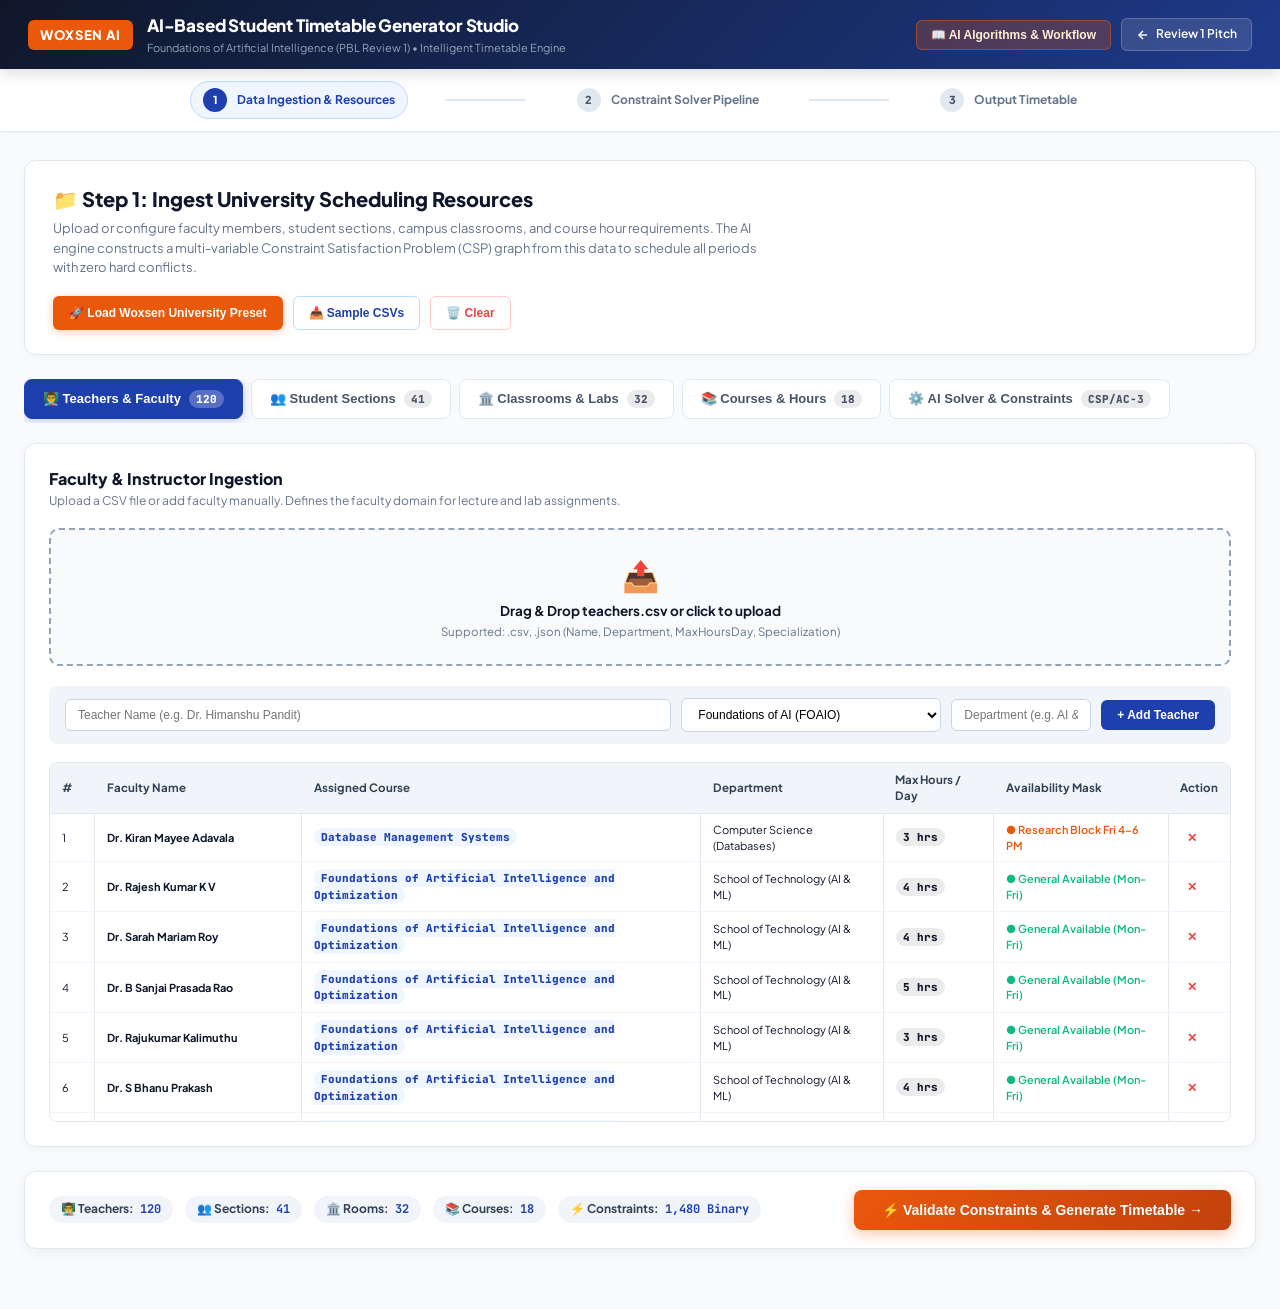
==== generator.html @ e74f4f44 "Initial commit: AI-Based University Timetable Generator Studio and Final Project Report" ====
<!DOCTYPE html PUBLIC "-//W3C//DTD XHTML 1.0 Strict//EN"
  "http://www.w3.org/TR/xhtml1/DTD/xhtml1-strict.dtd">
<html xmlns="http://www.w3.org/1999/xhtml" lang="en-US" xml:lang="en-US">
<head>
  <meta http-equiv="Content-Type" content="text/html; charset=UTF-8" />
  <title>AI Timetable Generator Studio | Woxsen University</title>
  <meta name="viewport" content="width=device-width, initial-scale=1.0" />
  <meta name="description" content="AI-Based Student Timetable Generator Studio with Resource Ingestion (Teachers, Sections, Classrooms), CSP Constraint Engine, and Feasible Output." />

  <!-- Google Fonts -->
  <link rel="preconnect" href="https://fonts.googleapis.com" />
  <link rel="preconnect" href="https://fonts.gstatic.com" crossorigin="crossorigin" />
  <link href="https://fonts.googleapis.com/css2?family=JetBrains+Mono:wght@400;500;600;700&family=Plus+Jakarta+Sans:wght@400;500;600;700;800&display=swap" rel="stylesheet" />

  <!-- Modern Timetable Stylesheet -->
  <link rel="stylesheet" media="all" href="07th September to 11th September Odd Sem timetable_stylesheet.css" type="text/css" />

  <style type="text/css">
    /* ==========================================================================
       AI TIMETABLE GENERATOR STUDIO — STYLES
       ========================================================================== */
    :root {
      --primary-blue: #1e40af;
      --primary-blue-hover: #1d4ed8;
      --accent-orange: #ea580c;
      --accent-orange-hover: #c2410c;
      --bg-slate: #f8fafc;
      --border-slate: #cbd5e1;
      --border-light: #e2e8f0;
      --text-dark: #0f172a;
      --text-muted: #64748b;
      --success-green: #10b981;
      --font-mono: 'JetBrains Mono', monospace;
    }

    * {
      box-sizing: border-box;
    }

    body {
      margin: 0;
      padding: 0;
      background-color: var(--bg-slate);
      font-family: 'Plus Jakarta Sans', -apple-system, BlinkMacSystemFont, "Segoe UI", Roboto, Arial, sans-serif;
      color: var(--text-dark);
    }

    /* Top Studio Header */
    .studio-navbar {
      background: linear-gradient(135deg, #0f172a 0%, #1e3a8a 100%);
      color: #ffffff;
      padding: 14px 28px;
      display: flex;
      justify-content: space-between;
      align-items: center;
      box-shadow: 0 4px 14px rgba(15, 23, 42, 0.15);
      position: sticky;
      top: 0;
      z-index: 1000;
    }

    .brand-left {
      display: flex;
      align-items: center;
      gap: 14px;
    }

    .brand-logo-badge {
      background: var(--accent-orange);
      color: #ffffff;
      font-weight: 800;
      font-size: 13px;
      padding: 6px 12px;
      border-radius: 6px;
      letter-spacing: 0.05em;
    }

    .brand-title-wrap h1 {
      margin: 0;
      font-size: 17px;
      font-weight: 800;
      color: #ffffff;
      letter-spacing: -0.01em;
    }

    .brand-title-wrap p {
      margin: 2px 0 0 0;
      font-size: 11px;
      color: #94a3b8;
    }

    .nav-actions-right {
      display: flex;
      align-items: center;
      gap: 10px;
    }

    .btn-nav-workflow {
      background: rgba(234, 88, 12, 0.25);
      color: #ffedd5;
      text-decoration: none;
      font-size: 12px;
      font-weight: 700;
      padding: 7px 14px;
      border-radius: 6px;
      border: 1px solid rgba(234, 88, 12, 0.5);
      cursor: pointer;
      display: inline-flex;
      align-items: center;
      gap: 6px;
      transition: all 0.2s ease;
    }

    .btn-nav-workflow:hover {
      background: var(--accent-orange);
      color: #ffffff;
    }

    .btn-nav-return {
      background: rgba(255, 255, 255, 0.12);
      color: #ffffff;
      text-decoration: none;
      font-size: 12px;
      font-weight: 600;
      padding: 7px 14px;
      border-radius: 6px;
      border: 1px solid rgba(255, 255, 255, 0.2);
      transition: all 0.2s ease;
      display: inline-flex;
      align-items: center;
      gap: 6px;
    }

    .btn-nav-return:hover {
      background: #ffffff;
      color: #0f172a;
    }

    /* Workflow Step Navigation */
    .wizard-step-tracker {
      background: #ffffff;
      border-bottom: 1px solid var(--border-light);
      padding: 12px 28px;
      display: flex;
      justify-content: center;
      align-items: center;
      box-shadow: 0 1px 3px rgba(0, 0, 0, 0.03);
    }

    .wizard-steps {
      display: flex;
      align-items: center;
      gap: 20px;
      max-width: 900px;
      width: 100%;
      justify-content: space-between;
    }

    .step-item {
      display: flex;
      align-items: center;
      gap: 10px;
      font-size: 12px;
      font-weight: 700;
      color: var(--text-muted);
      cursor: pointer;
      padding: 6px 12px;
      border-radius: 20px;
      transition: all 0.18s ease;
      background: transparent;
      border: 1px solid transparent;
    }

    .step-item.active {
      color: var(--primary-blue);
      background: #eff6ff;
      border-color: #bfdbfe;
    }

    .step-item.completed {
      color: var(--success-green);
    }

    .step-num {
      width: 24px;
      height: 24px;
      border-radius: 50%;
      background: #e2e8f0;
      color: #475569;
      display: inline-flex;
      align-items: center;
      justify-content: center;
      font-size: 11px;
      font-weight: 800;
    }

    .step-item.active .step-num {
      background: var(--primary-blue);
      color: #ffffff;
    }

    .step-item.completed .step-num {
      background: var(--success-green);
      color: #ffffff;
    }

    .step-divider {
      flex: 1;
      height: 2px;
      background: #e2e8f0;
      max-width: 80px;
    }

    /* ==========================================================================
       STAGE 1: DATA INGESTION & SETUP (THE STARTING PAGE)
       ========================================================================== */
    .stage-view {
      display: none;
    }

    .stage-view.active {
      display: block;
    }

    .ingestion-container {
      max-width: 1300px;
      margin: 28px auto 60px auto;
      padding: 0 24px;
    }

    .ingestion-hero-header {
      background: #ffffff;
      border: 1px solid var(--border-light);
      border-radius: 12px;
      padding: 24px 28px;
      margin-bottom: 24px;
      display: flex;
      justify-content: space-between;
      align-items: center;
      flex-wrap: wrap;
      gap: 18px;
      box-shadow: 0 2px 8px rgba(0, 0, 0, 0.03);
    }

    .ingestion-hero-left h2 {
      margin: 0 0 6px 0;
      font-size: 20px;
      font-weight: 800;
      color: var(--text-dark);
      display: flex;
      align-items: center;
      gap: 10px;
    }

    .ingestion-hero-left p {
      margin: 0;
      font-size: 13px;
      color: var(--text-muted);
      line-height: 1.5;
      max-width: 720px;
    }

    .preset-actions-bar {
      display: flex;
      gap: 10px;
      align-items: center;
      flex-wrap: wrap;
    }

    .btn-preset {
      padding: 9px 15px;
      font-size: 12px;
      font-weight: 700;
      border-radius: 6px;
      cursor: pointer;
      display: inline-flex;
      align-items: center;
      gap: 7px;
      border: 1px solid transparent;
      transition: all 0.2s ease;
    }

    .btn-preset-primary {
      background: var(--accent-orange);
      color: #ffffff;
      box-shadow: 0 2px 8px rgba(234, 88, 12, 0.3);
    }

    .btn-preset-primary:hover {
      background: var(--accent-orange-hover);
      transform: translateY(-1px);
    }

    .btn-preset-outline {
      background: #ffffff;
      color: var(--primary-blue);
      border-color: #bfdbfe;
    }

    .btn-preset-outline:hover {
      background: #eff6ff;
    }

    .btn-preset-danger {
      background: #ffffff;
      color: #ef4444;
      border-color: #fecaca;
    }

    .btn-preset-danger:hover {
      background: #fef2f2;
    }

    /* Sub-tabs for Ingestion */
    .ingestion-subtabs-nav {
      display: flex;
      gap: 8px;
      margin-bottom: 20px;
      overflow-x: auto;
      padding-bottom: 4px;
    }

    .subtab-btn {
      background: #ffffff;
      border: 1px solid var(--border-light);
      border-radius: 8px;
      padding: 10px 18px;
      font-size: 13px;
      font-weight: 700;
      color: #475569;
      cursor: pointer;
      display: inline-flex;
      align-items: center;
      gap: 8px;
      transition: all 0.18s ease;
      white-space: nowrap;
    }

    .subtab-btn:hover {
      border-color: #93c5fd;
      color: var(--primary-blue);
    }

    .subtab-btn.active {
      background: var(--primary-blue);
      color: #ffffff;
      border-color: var(--primary-blue);
      box-shadow: 0 2px 8px rgba(30, 64, 175, 0.25);
    }

    .subtab-badge {
      background: rgba(0, 0, 0, 0.08);
      font-size: 11px;
      font-weight: 800;
      padding: 2px 7px;
      border-radius: 12px;
      font-family: var(--font-mono);
    }

    .subtab-btn.active .subtab-badge {
      background: rgba(255, 255, 255, 0.25);
      color: #ffffff;
    }

    /* Card Panels */
    .ingestion-panel-card {
      background: #ffffff;
      border: 1px solid var(--border-light);
      border-radius: 12px;
      padding: 24px;
      box-shadow: 0 2px 10px rgba(0, 0, 0, 0.04);
      margin-bottom: 24px;
    }

    .panel-header-row {
      display: flex;
      justify-content: space-between;
      align-items: center;
      margin-bottom: 18px;
      flex-wrap: wrap;
      gap: 12px;
    }

    .panel-title h3 {
      margin: 0;
      font-size: 16px;
      font-weight: 800;
      color: var(--text-dark);
    }

    .panel-title p {
      margin: 3px 0 0 0;
      font-size: 12px;
      color: var(--text-muted);
    }

    /* Drag & Drop File Upload Box */
    .dropzone-upload-box {
      border: 2px dashed #94a3b8;
      background: #f8fafc;
      border-radius: 10px;
      padding: 24px 20px;
      text-align: center;
      cursor: pointer;
      transition: all 0.2s ease;
      margin-bottom: 20px;
      position: relative;
    }

    .dropzone-upload-box:hover,
    .dropzone-upload-box.dragover {
      border-color: var(--primary-blue);
      background: #eff6ff;
    }

    .dropzone-icon {
      font-size: 30px;
      margin-bottom: 6px;
    }

    .dropzone-text strong {
      display: block;
      font-size: 13.5px;
      color: var(--text-dark);
      margin-bottom: 3px;
    }

    .dropzone-text span {
      font-size: 11.5px;
      color: var(--text-muted);
    }

    .dropzone-upload-box input[type="file"] {
      position: absolute;
      top: 0;
      left: 0;
      width: 100%;
      height: 100%;
      opacity: 0;
      cursor: pointer;
    }

    /* Manual Add Bar */
    .manual-add-form {
      display: flex;
      gap: 10px;
      background: #f1f5f9;
      padding: 12px 16px;
      border-radius: 8px;
      margin-bottom: 18px;
      align-items: center;
      flex-wrap: wrap;
    }

    .manual-input {
      padding: 8px 12px;
      font-size: 12px;
      border: 1px solid var(--border-slate);
      border-radius: 6px;
      outline: none;
      background: #ffffff;
      flex: 1;
      min-width: 140px;
    }

    .manual-input:focus {
      border-color: var(--primary-blue);
    }

    .btn-manual-add {
      background: var(--primary-blue);
      color: #ffffff;
      border: none;
      font-size: 12px;
      font-weight: 700;
      padding: 8px 16px;
      border-radius: 6px;
      cursor: pointer;
      transition: background 0.18s ease;
      white-space: nowrap;
    }

    .btn-manual-add:hover {
      background: var(--primary-blue-hover);
    }

    /* Data Ingestion Table Preview */
    .ingestion-table-wrap {
      max-height: 360px;
      overflow-y: auto;
      border: 1px solid var(--border-light);
      border-radius: 8px;
    }

    .ingestion-data-table {
      width: 100%;
      border-collapse: collapse;
      font-size: 11.5px;
      background: #ffffff;
    }

    .ingestion-data-table th {
      background: #f1f5f9;
      color: #334155;
      font-weight: 700;
      text-align: left;
      padding: 9px 12px;
      border-bottom: 1px solid var(--border-light);
      position: sticky;
      top: 0;
      z-index: 10;
    }

    .ingestion-data-table td {
      padding: 8px 12px;
      border-bottom: 1px solid #f1f5f9;
      color: var(--text-dark);
      text-align: left;
    }

    .ingestion-data-table tr:hover {
      background: #f8fafc;
    }

    .btn-row-del {
      background: transparent;
      border: none;
      color: #ef4444;
      cursor: pointer;
      font-weight: 700;
      font-size: 12px;
      padding: 2px 6px;
      border-radius: 4px;
    }

    .btn-row-del:hover {
      background: #fee2e2;
    }

    /* Constraints & Settings Tab Layout */
    .constraints-grid-2col {
      display: grid;
      grid-template-columns: 1fr 1fr;
      gap: 20px;
    }

    .constraint-group-box {
      border: 1px solid var(--border-light);
      border-radius: 8px;
      padding: 16px 20px;
      background: #f8fafc;
    }

    .constraint-group-box h4 {
      margin: 0 0 12px 0;
      font-size: 13.5px;
      font-weight: 800;
      display: flex;
      align-items: center;
      gap: 6px;
    }

    .toggle-row {
      display: flex;
      justify-content: space-between;
      align-items: center;
      padding: 8px 0;
      border-bottom: 1px solid #e2e8f0;
      font-size: 12px;
    }

    .toggle-row:last-child {
      border-bottom: none;
    }

    .toggle-switch {
      position: relative;
      display: inline-block;
      width: 36px;
      height: 20px;
    }

    .toggle-switch input {
      opacity: 0;
      width: 0;
      height: 0;
    }

    .toggle-slider {
      position: absolute;
      cursor: pointer;
      top: 0;
      left: 0;
      right: 0;
      bottom: 0;
      background-color: #cbd5e1;
      transition: .2s;
      border-radius: 20px;
    }

    .toggle-slider:before {
      position: absolute;
      content: "";
      height: 14px;
      width: 14px;
      left: 3px;
      bottom: 3px;
      background-color: white;
      transition: .2s;
      border-radius: 50%;
    }

    input:checked + .toggle-slider {
      background-color: var(--primary-blue);
    }

    input:checked + .toggle-slider:before {
      transform: translateX(16px);
    }

    .slider-row {
      padding: 10px 0;
      border-bottom: 1px solid #e2e8f0;
      font-size: 12px;
    }

    .slider-row:last-child {
      border-bottom: none;
    }

    .slider-header {
      display: flex;
      justify-content: space-between;
      margin-bottom: 6px;
      font-weight: 600;
    }

    .slider-input {
      width: 100%;
      cursor: pointer;
    }

    /* Master Bottom Action Bar */
    .ingestion-bottom-bar {
      background: #ffffff;
      border: 1px solid var(--border-light);
      border-radius: 12px;
      padding: 18px 24px;
      display: flex;
      justify-content: space-between;
      align-items: center;
      box-shadow: 0 4px 14px rgba(0, 0, 0, 0.05);
      flex-wrap: wrap;
      gap: 16px;
    }

    .summary-pills-wrap {
      display: flex;
      align-items: center;
      gap: 12px;
      flex-wrap: wrap;
      font-size: 12px;
    }

    .summary-pill {
      background: #f1f5f9;
      padding: 5px 12px;
      border-radius: 16px;
      font-weight: 700;
      color: #334155;
      display: inline-flex;
      align-items: center;
      gap: 6px;
    }

    .summary-pill strong {
      color: var(--primary-blue);
      font-family: var(--font-mono);
    }

    .btn-launch-solver {
      background: linear-gradient(135deg, var(--accent-orange) 0%, #c2410c 100%);
      color: #ffffff;
      border: none;
      font-size: 14px;
      font-weight: 800;
      padding: 12px 28px;
      border-radius: 8px;
      cursor: pointer;
      box-shadow: 0 4px 14px rgba(234, 88, 12, 0.35);
      transition: all 0.2s ease;
      display: inline-flex;
      align-items: center;
      gap: 8px;
    }

    .btn-launch-solver:hover {
      transform: translateY(-2px);
      box-shadow: 0 6px 20px rgba(234, 88, 12, 0.45);
    }

    /* ==========================================================================
       STAGE 2: LIVE SOLVER EXECUTION SIMULATION MODAL
       ========================================================================== */
    .solver-overlay-modal {
      position: fixed;
      top: 0;
      left: 0;
      right: 0;
      bottom: 0;
      background: rgba(15, 23, 42, 0.75);
      backdrop-filter: blur(4px);
      z-index: 2000;
      display: none;
      align-items: center;
      justify-content: center;
      padding: 20px;
    }

    .solver-overlay-modal.active {
      display: flex;
    }

    .solver-card-modal {
      background: #ffffff;
      border-radius: 14px;
      max-width: 640px;
      width: 100%;
      overflow: hidden;
      box-shadow: 0 20px 40px rgba(0, 0, 0, 0.3);
    }

    .solver-modal-header {
      background: #0f172a;
      color: #ffffff;
      padding: 16px 22px;
      display: flex;
      justify-content: space-between;
      align-items: center;
    }

    .solver-modal-header h3 {
      margin: 0;
      font-size: 15px;
      font-weight: 800;
      display: flex;
      align-items: center;
      gap: 8px;
    }

    .solver-modal-body {
      padding: 24px;
    }

    .progress-bar-wrap {
      height: 10px;
      background: #e2e8f0;
      border-radius: 8px;
      overflow: hidden;
      margin-bottom: 16px;
    }

    .progress-bar-fill {
      height: 100%;
      background: linear-gradient(90deg, #2563eb, #ea580c);
      width: 0%;
      transition: width 0.25s ease;
    }

    .solver-terminal-log {
      background: #0f172a;
      color: #38bdf8;
      font-family: var(--font-mono);
      font-size: 11px;
      line-height: 1.6;
      padding: 14px 18px;
      border-radius: 8px;
      height: 160px;
      overflow-y: auto;
      margin-bottom: 18px;
      border: 1px solid #1e293b;
    }

    .terminal-line {
      margin: 0;
    }

    .terminal-line.success {
      color: #4ade80;
      font-weight: 700;
    }

    .solver-metrics-row {
      display: grid;
      grid-template-columns: repeat(4, 1fr);
      gap: 12px;
      text-align: center;
    }

    .solver-metric-box {
      background: #f8fafc;
      border: 1px solid var(--border-light);
      border-radius: 8px;
      padding: 10px;
    }

    .solver-metric-box span {
      display: block;
      font-size: 10px;
      color: var(--text-muted);
      text-transform: uppercase;
      font-weight: 700;
    }

    .solver-metric-box strong {
      font-size: 15px;
      font-family: var(--font-mono);
      color: var(--text-dark);
    }

    /* ==========================================================================
       AI WORKFLOW & ALGORITHM EXPLANATION MODAL (EXECUTIVE DESIGN V2)
       ========================================================================== */
    .workflow-modal-overlay {
      position: fixed;
      top: 0;
      left: 0;
      right: 0;
      bottom: 0;
      background: rgba(15, 23, 42, 0.85);
      backdrop-filter: blur(8px);
      z-index: 2500;
      display: none;
      align-items: center;
      justify-content: center;
      padding: 20px;
    }

    .workflow-modal-overlay.active {
      display: flex;
    }

    .workflow-modal-card {
      background: #ffffff;
      border-radius: 18px;
      max-width: 1040px;
      width: 100%;
      max-height: 90vh;
      display: flex;
      flex-direction: column;
      box-shadow: 0 25px 60px -15px rgba(0, 0, 0, 0.45);
      position: relative;
      overflow: hidden;
      border: 1px solid rgba(255, 255, 255, 0.2);
    }

    .workflow-modal-header {
      background: linear-gradient(135deg, #0f172a 0%, #1e293b 100%);
      color: #ffffff;
      padding: 20px 28px;
      display: flex;
      justify-content: space-between;
      align-items: center;
      border-bottom: 1px solid rgba(255, 255, 255, 0.1);
      flex-shrink: 0;
    }

    .workflow-modal-header h3 {
      margin: 0;
      font-size: 19px;
      font-weight: 800;
      color: #ffffff;
      display: flex;
      align-items: center;
      gap: 12px;
      letter-spacing: -0.02em;
    }

    .workflow-modal-subtitle {
      font-size: 12px;
      color: #94a3b8;
      margin-top: 4px;
      font-weight: 400;
    }

    .btn-close-modal {
      background: rgba(255, 255, 255, 0.12);
      border: 1px solid rgba(255, 255, 255, 0.15);
      color: #ffffff;
      font-size: 16px;
      width: 34px;
      height: 34px;
      border-radius: 50%;
      cursor: pointer;
      display: inline-flex;
      align-items: center;
      justify-content: center;
      transition: all 0.2s ease;
    }

    .btn-close-modal:hover {
      background: #ef4444;
      border-color: #ef4444;
      transform: rotate(90deg);
    }

    /* Modal Navigation Tab Bar */
    .wf-modal-tabs-bar {
      background: #f8fafc;
      border-bottom: 1px solid #e2e8f0;
      padding: 10px 24px;
      display: flex;
      gap: 8px;
      overflow-x: auto;
      flex-shrink: 0;
    }

    .wf-nav-tab {
      background: transparent;
      border: 1px solid transparent;
      color: #64748b;
      padding: 8px 16px;
      border-radius: 8px;
      font-size: 13px;
      font-weight: 700;
      cursor: pointer;
      display: flex;
      align-items: center;
      gap: 8px;
      white-space: nowrap;
      transition: all 0.2s ease;
    }

    .wf-nav-tab:hover {
      background: #e2e8f0;
      color: #0f172a;
    }

    .wf-nav-tab.active {
      background: #2563eb;
      color: #ffffff;
      box-shadow: 0 4px 12px rgba(37, 99, 235, 0.25);
    }

    .workflow-modal-content {
      padding: 24px 28px;
      overflow-y: auto;
      flex-grow: 1;
    }

    .wf-tab-panel {
      display: none;
    }

    .wf-tab-panel.active {
      display: block;
      animation: wfFadeIn 0.25s ease-out;
    }

    @keyframes wfFadeIn {
      from { opacity: 0; transform: translateY(6px); }
      to { opacity: 1; transform: translateY(0); }
    }

    /* Visual Flow Step Breadcrumbs */
    .wf-flow-breadcrumb {
      display: flex;
      align-items: center;
      justify-content: space-between;
      background: #f1f5f9;
      border: 1px solid #e2e8f0;
      border-radius: 12px;
      padding: 12px 18px;
      margin-bottom: 22px;
      overflow-x: auto;
      gap: 8px;
    }

    .wf-bc-step {
      display: flex;
      align-items: center;
      gap: 8px;
      font-size: 12px;
      font-weight: 700;
      color: #334155;
      white-space: nowrap;
    }

    .wf-bc-num {
      width: 24px;
      height: 24px;
      border-radius: 50%;
      background: #2563eb;
      color: #ffffff;
      display: flex;
      align-items: center;
      justify-content: center;
      font-size: 11px;
      font-weight: 800;
    }

    .wf-bc-arrow {
      color: #94a3b8;
      font-size: 14px;
      font-weight: 800;
    }

    /* 6-Stage Grid Cards */
    .wf-pipeline-grid-v2 {
      display: grid;
      grid-template-columns: repeat(3, 1fr);
      gap: 18px;
      margin-bottom: 20px;
    }

    @media (max-width: 900px) {
      .wf-pipeline-grid-v2 {
        grid-template-columns: 1fr;
      }
    }

    .wf-stage-card-v2 {
      background: #ffffff;
      border: 1px solid #e2e8f0;
      border-radius: 12px;
      padding: 18px;
      display: flex;
      flex-direction: column;
      box-shadow: 0 2px 8px rgba(15, 23, 42, 0.04);
      transition: all 0.25s ease;
      position: relative;
    }

    .wf-stage-card-v2:hover {
      border-color: #3b82f6;
      box-shadow: 0 10px 24px -6px rgba(37, 99, 235, 0.15);
      transform: translateY(-3px);
    }

    .wf-stage-badge-row {
      display: flex;
      justify-content: space-between;
      align-items: center;
      margin-bottom: 12px;
    }

    .wf-stage-num-pill {
      font-size: 10.5px;
      font-weight: 800;
      text-transform: uppercase;
      padding: 3px 8px;
      border-radius: 6px;
      letter-spacing: 0.5px;
    }

    .wf-stage-icon-circle {
      width: 36px;
      height: 36px;
      border-radius: 10px;
      display: flex;
      align-items: center;
      justify-content: center;
      font-size: 18px;
    }

    .wf-stage-title {
      font-size: 15px;
      font-weight: 800;
      color: #0f172a;
      margin: 0 0 4px 0;
      line-height: 1.3;
    }

    .wf-stage-algo-tag {
      font-size: 11px;
      font-weight: 700;
      color: #2563eb;
      font-family: var(--font-mono);
      margin-bottom: 10px;
      display: block;
    }

    .wf-plain-box {
      background: #f0fdf4;
      border-left: 3px solid #16a34a;
      border-radius: 6px;
      padding: 10px 12px;
      margin-bottom: 10px;
      font-size: 12px;
      color: #14532d;
      line-height: 1.45;
    }

    .wf-plain-box strong {
      display: block;
      color: #15803d;
      font-size: 11px;
      text-transform: uppercase;
      margin-bottom: 2px;
      letter-spacing: 0.3px;
    }

    .wf-example-box {
      background: #eff6ff;
      border-left: 3px solid #3b82f6;
      border-radius: 6px;
      padding: 10px 12px;
      font-size: 11.5px;
      color: #1e40af;
      line-height: 1.45;
      margin-top: auto;
    }

    .wf-example-box strong {
      display: block;
      color: #1d4ed8;
      font-size: 10.5px;
      text-transform: uppercase;
      margin-bottom: 2px;
    }

    /* Tab 2: Core Algorithms Grid */
    .algo-grid-v2 {
      display: grid;
      grid-template-columns: repeat(2, 1fr);
      gap: 20px;
    }

    .algo-grid-v2 > .algo-card-v2:nth-child(5) {
      grid-column: span 2;
    }

    @media (max-width: 800px) {
      .algo-grid-v2 {
        grid-template-columns: 1fr;
      }
      .algo-grid-v2 > .algo-card-v2:nth-child(5) {
        grid-column: span 1;
      }
    }

    .algo-card-v2 {
      background: #ffffff;
      border: 1px solid #e2e8f0;
      border-radius: 14px;
      padding: 22px;
      box-shadow: 0 4px 14px rgba(0, 0, 0, 0.04);
      transition: all 0.2s ease;
      display: flex;
      flex-direction: column;
    }

    .algo-card-v2:hover {
      box-shadow: 0 12px 28px -6px rgba(0, 0, 0, 0.1);
      border-color: #cbd5e1;
    }

    .algo-card-header-v2 {
      display: flex;
      align-items: center;
      gap: 12px;
      margin-bottom: 12px;
    }

    .algo-card-header-v2 h4 {
      margin: 0;
      font-size: 16px;
      font-weight: 800;
      color: #0f172a;
    }

    .algo-syllabus-badge {
      font-size: 10.5px;
      font-weight: 800;
      background: #f1f5f9;
      color: #475569;
      padding: 3px 8px;
      border-radius: 4px;
      letter-spacing: 0.5px;
      margin-left: auto;
    }

    .algo-headline {
      font-size: 13.5px;
      font-weight: 700;
      color: #2563eb;
      margin-bottom: 10px;
    }

    .algo-plain-text {
      font-size: 12.5px;
      color: #334155;
      line-height: 1.5;
      margin-bottom: 14px;
    }

    .algo-bullets-box {
      background: #f8fafc;
      border-radius: 8px;
      padding: 12px 14px;
      margin-top: auto;
    }

    .algo-bullets-box ul {
      margin: 0;
      padding-left: 18px;
    }

    .algo-bullets-box li {
      font-size: 11.5px;
      color: #475569;
      margin-bottom: 5px;
      line-height: 1.4;
    }

    .algo-bullets-box li:last-child {
      margin-bottom: 0;
    }

    /* Tab 3: Hard vs Soft Rules */
    .rules-comparison-grid {
      display: grid;
      grid-template-columns: 1fr 1fr;
      gap: 22px;
    }

    @media (max-width: 800px) {
      .rules-comparison-grid {
        grid-template-columns: 1fr;
      }
    }

    .rule-card-v2 {
      border-radius: 14px;
      padding: 24px;
      background: #ffffff;
      box-shadow: 0 4px 14px rgba(0, 0, 0, 0.04);
    }

    .rule-card-hard {
      border: 2px solid #fecaca;
      background: linear-gradient(180deg, #fff5f5 0%, #ffffff 120px);
    }

    .rule-card-soft {
      border: 2px solid #bbf7d0;
      background: linear-gradient(180deg, #f0fdf4 0%, #ffffff 120px);
    }

    .rule-header-v2 {
      display: flex;
      align-items: center;
      gap: 12px;
      margin-bottom: 16px;
    }

    .rule-header-v2 h4 {
      margin: 0;
      font-size: 17px;
      font-weight: 800;
    }

    .rule-item-row {
      display: flex;
      gap: 12px;
      margin-bottom: 14px;
      font-size: 12.5px;
      line-height: 1.45;
    }

    .rule-item-row:last-child {
      margin-bottom: 0;
    }

    .rule-item-icon {
      font-size: 16px;
      flex-shrink: 0;
      margin-top: 1px;
    }

    /* Tab 4: AI vs Manual Comparison */
    .comparison-matrix-card {
      background: #ffffff;
      border: 1px solid #e2e8f0;
      border-radius: 14px;
      overflow: hidden;
      box-shadow: 0 4px 16px rgba(0, 0, 0, 0.04);
    }

    .comp-table {
      width: 100%;
      border-collapse: collapse;
      text-align: left;
    }

    .comp-table th {
      padding: 14px 18px;
      font-size: 12.5px;
      font-weight: 800;
      border-bottom: 2px solid #e2e8f0;
    }

    .comp-table th.col-feature {
      background: #f8fafc;
      color: #334155;
      width: 25%;
    }

    .comp-table th.col-manual {
      background: #fef2f2;
      color: #991b1b;
      width: 37.5%;
    }

    .comp-table th.col-ai {
      background: #eff6ff;
      color: #1d4ed8;
      width: 37.5%;
    }

    .comp-table td {
      padding: 14px 18px;
      font-size: 12px;
      line-height: 1.45;
      border-bottom: 1px solid #e2e8f0;
      vertical-align: top;
    }

    .comp-table tr:last-child td {
      border-bottom: none;
    }

    .comp-table tr:hover td {
      background: #f8fafc;
    }

    /* ==========================================================================
       STAGE 3: THE GENERATED OUTPUT TIMETABLE VIEW
       ========================================================================== */
    .output-top-action-bar {
      background: #ffffff;
      border-bottom: 2px solid var(--border-slate);
      padding: 14px 28px;
      display: flex;
      justify-content: space-between;
      align-items: center;
      flex-wrap: wrap;
      gap: 16px;
      position: sticky;
      top: 59px;
      z-index: 900;
      box-shadow: 0 2px 6px rgba(0, 0, 0, 0.03);
    }

    .output-left-meta {
      display: flex;
      align-items: center;
      gap: 12px;
      flex-wrap: wrap;
    }

    .btn-back-setup {
      background: #f1f5f9;
      color: #334155;
      font-size: 12px;
      font-weight: 700;
      padding: 8px 14px;
      border-radius: 6px;
      border: 1px solid var(--border-slate);
      cursor: pointer;
      display: inline-flex;
      align-items: center;
      gap: 6px;
      transition: all 0.18s ease;
    }

    .btn-back-setup:hover {
      background: #e2e8f0;
      color: #0f172a;
    }

    .view-tabs-group {
      display: inline-flex;
      background: #f1f5f9;
      padding: 4px;
      border-radius: 8px;
      border: 1px solid #e2e8f0;
    }

    .view-tab-btn {
      background: transparent;
      border: none;
      padding: 7px 16px;
      font-size: 12px;
      font-weight: 700;
      color: #475569;
      border-radius: 6px;
      cursor: pointer;
      transition: all 0.18s ease;
      display: inline-flex;
      align-items: center;
      gap: 6px;
    }

    .view-tab-btn.active {
      background: var(--primary-blue);
      color: #ffffff;
      box-shadow: 0 2px 6px rgba(30, 64, 175, 0.25);
    }

    .dropdown-select-entity {
      padding: 7px 12px;
      font-size: 12px;
      border: 1px solid var(--border-slate);
      border-radius: 6px;
      background-color: #ffffff;
      color: #0f172a;
      font-weight: 600;
      min-width: 230px;
      cursor: pointer;
      outline: none;
    }

    .search-input-box {
      position: relative;
      min-width: 210px;
    }

    .search-input-box input {
      width: 100%;
      padding: 7px 12px 7px 30px;
      font-size: 12px;
      border: 1px solid var(--border-slate);
      border-radius: 6px;
      outline: none;
      background: #ffffff;
    }

    .search-input-box::before {
      content: "🔍";
      position: absolute;
      left: 9px;
      top: 50%;
      transform: translateY(-50%);
      font-size: 11px;
      opacity: 0.6;
    }

    .output-right-actions {
      display: flex;
      gap: 8px;
      align-items: center;
      flex-wrap: wrap;
    }

    .btn-action {
      padding: 8px 14px;
      font-size: 11.5px;
      font-weight: 700;
      border-radius: 6px;
      cursor: pointer;
      transition: all 0.18s ease;
      display: inline-flex;
      align-items: center;
      gap: 6px;
      text-decoration: none;
      border: 1px solid transparent;
    }

    .btn-action.btn-primary {
      background: var(--accent-orange);
      color: #ffffff;
    }

    .btn-action.btn-primary:hover {
      background: var(--accent-orange-hover);
    }

    .btn-action.btn-secondary {
      background: var(--primary-blue);
      color: #ffffff;
    }

    .btn-action.btn-secondary:hover {
      background: var(--primary-blue-hover);
    }

    .btn-action.btn-outline {
      background: #ffffff;
      color: #334155;
      border-color: var(--border-slate);
    }

    .btn-action.btn-outline:hover {
      background: #f1f5f9;
      color: #0f172a;
    }

    /* Timetable Render Stage */
    .timetable-stage-wrapper {
      max-width: 1440px;
      margin: 20px auto 40px auto;
      padding: 0 24px;
    }

    .timetable-paper-card {
      background: #ffffff;
      border: 1px solid var(--border-slate);
      border-radius: 12px;
      padding: 24px 30px;
      box-shadow: 0 4px 18px rgba(15, 23, 42, 0.05);
    }

    /* Toast Notification */
    #generator-toast {
      visibility: hidden;
      min-width: 250px;
      background-color: #0f172a;
      color: #ffffff;
      text-align: center;
      border-radius: 6px;
      padding: 12px 18px;
      position: fixed;
      z-index: 3500;
      left: 50%;
      bottom: 30px;
      transform: translateX(-50%);
      font-size: 13px;
      font-weight: 600;
      box-shadow: 0 6px 20px rgba(0, 0, 0, 0.25);
      border-left: 4px solid var(--success-green);
    }

    #generator-toast.show {
      visibility: visible;
      animation: fadein 0.3s, fadeout 0.3s 2.5s;
    }

    @keyframes fadein {
      from { bottom: 10px; opacity: 0; }
      to { bottom: 30px; opacity: 1; }
    }

    @keyframes fadeout {
      from { bottom: 30px; opacity: 1; }
      to { bottom: 10px; opacity: 0; }
    }

    /* Print Formatting */
    @media print {
      .studio-navbar,
      .wizard-step-tracker,
      .output-top-action-bar,
      #generator-toast,
      .workflow-modal-overlay,
      .no-print {
        display: none !important;
      }
      body {
        background: #ffffff !important;
      }
      .timetable-stage-wrapper {
        margin: 0 !important;
        padding: 0 !important;
        max-width: 100% !important;
      }
      .timetable-paper-card {
        border: none !important;
        box-shadow: none !important;
        padding: 0 !important;
      }
    }

    @media (max-width: 900px) {
      .constraints-grid-2col {
        grid-template-columns: 1fr;
      }
      .workflow-pipeline-flow {
        grid-template-columns: 1fr;
      }
      .output-top-action-bar {
        position: static;
      }
    }
  </style>
</head>
<body id="top">

  <!-- Top Studio Header -->
  <header class="studio-navbar">
    <div class="brand-left">
      <div class="brand-logo-badge">WOXSEN AI</div>
      <div class="brand-title-wrap">
        <h1>AI-Based Student Timetable Generator Studio</h1>
        <p>Foundations of Artificial Intelligence (PBL Review 1) • Intelligent Timetable Engine</p>
      </div>
    </div>
    <div class="nav-actions-right">
      <button type="button" class="btn-nav-workflow" id="btn-open-workflow-modal" title="View step-by-step algorithms and workflow">
        📖 AI Algorithms &amp; Workflow
      </button>
      <a href="index.html" class="btn-nav-return">
        <svg width="14" height="14" viewBox="0 0 24 24" fill="none" stroke="currentColor" stroke-width="2.4"><line x1="19" y1="12" x2="5" y2="12"></line><polyline points="12 19 5 12 12 5"></polyline></svg>
        Review 1 Pitch
      </a>
    </div>
  </header>

  <!-- Multi-Step Wizard Navigation Tracker -->
  <div class="wizard-step-tracker">
    <div class="wizard-steps">
      <div class="step-item active" id="wizard-step-1" title="Upload Resources &amp; Configure Constraints">
        <span class="step-num">1</span>
        <span>Data Ingestion &amp; Resources</span>
      </div>
      <div class="step-divider"></div>
      <div class="step-item" id="wizard-step-2" title="Verify CSP Consistency Graph">
        <span class="step-num">2</span>
        <span>Constraint Solver Pipeline</span>
      </div>
      <div class="step-divider"></div>
      <div class="step-item" id="wizard-step-3" title="View Generated Timetable">
        <span class="step-num">3</span>
        <span>Output Timetable</span>
      </div>
    </div>
  </div>

  <!-- ==========================================================================
       STAGE 1: STARTING PAGE (DATA INGESTION, UPLOADS & CONSTRAINTS)
       ========================================================================== -->
  <main class="stage-view active" id="stage-ingestion">
    <div class="ingestion-container">
      
      <!-- Ingestion Hero Header -->
      <div class="ingestion-hero-header">
        <div class="ingestion-hero-left">
          <h2>
            <span>📁 Step 1: Ingest University Scheduling Resources</span>
          </h2>
          <p>
            Upload or configure faculty members, student sections, campus classrooms, and course hour requirements. The AI engine constructs a multi-variable Constraint Satisfaction Problem (CSP) graph from this data to schedule all periods with zero hard conflicts.
          </p>
        </div>
        <div class="preset-actions-bar">
          <button type="button" class="btn-preset btn-preset-primary" id="btn-load-preset" title="Preload full official university dataset">
            🚀 Load Woxsen University Preset
          </button>
          <button type="button" class="btn-preset btn-preset-outline" id="btn-download-templates" title="Download sample CSV files">
            📥 Sample CSVs
          </button>
          <button type="button" class="btn-preset btn-preset-danger" id="btn-clear-resources" title="Reset all input data">
            🗑️ Clear
          </button>
        </div>
      </div>

      <!-- Resource Navigation Sub-tabs -->
      <div class="ingestion-subtabs-nav" role="tablist">
        <button type="button" class="subtab-btn active" data-subtab="teachers">
          👨‍🏫 Teachers &amp; Faculty <span class="subtab-badge" id="badge-teachers-count">120</span>
        </button>
        <button type="button" class="subtab-btn" data-subtab="sections">
          👥 Student Sections <span class="subtab-badge" id="badge-sections-count">41</span>
        </button>
        <button type="button" class="subtab-btn" data-subtab="classrooms">
          🏛️ Classrooms &amp; Labs <span class="subtab-badge" id="badge-rooms-count">32</span>
        </button>
        <button type="button" class="subtab-btn" data-subtab="courses">
          📚 Courses &amp; Hours <span class="subtab-badge" id="badge-courses-count">18</span>
        </button>
        <button type="button" class="subtab-btn" data-subtab="constraints">
          ⚙️ AI Solver &amp; Constraints <span class="subtab-badge">CSP/AC-3</span>
        </button>
      </div>

      <!-- SUB-TAB 1: TEACHERS -->
      <div class="ingestion-panel-card subtab-panel" id="panel-teachers">
        <div class="panel-header-row">
          <div class="panel-title">
            <h3>Faculty &amp; Instructor Ingestion</h3>
            <p>Upload a CSV file or add faculty manually. Defines the faculty domain for lecture and lab assignments.</p>
          </div>
        </div>

        <div class="dropzone-upload-box" id="dropzone-teachers">
          <div class="dropzone-icon">📤</div>
          <div class="dropzone-text">
            <strong>Drag &amp; Drop teachers.csv or click to upload</strong>
            <span>Supported: .csv, .json (Name, Department, MaxHoursDay, Specialization)</span>
          </div>
          <input type="file" id="input-file-teachers" accept=".csv,.json" />
        </div>

        <!-- Manual Add Row -->
        <div class="manual-add-form">
          <input type="text" id="manual-teacher-name" class="manual-input" placeholder="Teacher Name (e.g. Dr. Himanshu Pandit)" />
          <select id="manual-teacher-course" class="manual-input" style="max-width: 260px;" title="Assigned Course Subject">
            <option value="Foundations of Artificial Intelligence and Optimization Theory">Foundations of AI (FOAIO)</option>
            <option value="Database Management Systems Theory">Database Management (DBMS)</option>
            <option value="Design Analysis and Algorithms Theory">Design &amp; Algorithms (DAA)</option>
            <option value="Computer Organization and Architecture Theory">Computer Org. (COA)</option>
            <option value="Discrete Mathematics for Computer Science Theory">Discrete Math (DMCS)</option>
            <option value="Deep Learning Theory">Deep Learning</option>
            <option value="Cloud Computing Theory">Cloud Computing</option>
            <option value="Web Technologies Theory">Web Technologies</option>
          </select>
          <input type="text" id="manual-teacher-dept" class="manual-input" placeholder="Department (e.g. AI &amp; ML)" style="max-width: 140px;" />
          <button type="button" id="btn-add-teacher" class="btn-manual-add">+ Add Teacher</button>
        </div>

        <!-- Data Table -->
        <div class="ingestion-table-wrap">
          <table class="ingestion-data-table" id="table-teachers-list">
            <thead>
              <tr>
                <th style="width: 40px;">#</th>
                <th>Faculty Name</th>
                <th>Assigned Course</th>
                <th>Department</th>
                <th>Max Hours / Day</th>
                <th>Availability Mask</th>
                <th style="width: 60px;">Action</th>
              </tr>
            </thead>
            <tbody id="tbody-teachers-list">
              <!-- Dynamically populated -->
            </tbody>
          </table>
        </div>
      </div>

      <!-- SUB-TAB 2: SECTIONS -->
      <div class="ingestion-panel-card subtab-panel" id="panel-sections" style="display: none;">
        <div class="panel-header-row">
          <div class="panel-title">
            <h3>Student Sections &amp; Cohorts Ingestion</h3>
            <p>Define section cohorts to prevent student overlap and schedule section-specific core courses.</p>
          </div>
        </div>

        <div class="dropzone-upload-box" id="dropzone-sections">
          <div class="dropzone-icon">👥</div>
          <div class="dropzone-text">
            <strong>Drag &amp; Drop sections.csv or click to upload</strong>
            <span>Supported: .csv, .json (SectionName, Program, Year, StudentCount, BaseRoom)</span>
          </div>
          <input type="file" id="input-file-sections" accept=".csv,.json" />
        </div>

        <div class="manual-add-form">
          <input type="text" id="manual-sec-name" class="manual-input" placeholder="Section Name (e.g. AIML_TIGERS_2025)" />
          <input type="text" id="manual-sec-program" class="manual-input" placeholder="Program (e.g. B.Tech AI &amp; ML)" />
          <input type="text" id="manual-sec-room" class="manual-input" placeholder="Base Room (e.g. Room 307 - Lab Block)" />
          <button type="button" id="btn-add-section" class="btn-manual-add">+ Add Section</button>
        </div>

        <div class="ingestion-table-wrap">
          <table class="ingestion-data-table" id="table-sections-list">
            <thead>
              <tr>
                <th style="width: 40px;">#</th>
                <th>Section Cohort Name</th>
                <th>Academic Program</th>
                <th>Base Classroom</th>
                <th>Batch Year</th>
                <th style="width: 60px;">Action</th>
              </tr>
            </thead>
            <tbody id="tbody-sections-list">
              <!-- Dynamically populated -->
            </tbody>
          </table>
        </div>
      </div>

      <!-- SUB-TAB 3: CLASSROOMS -->
      <div class="ingestion-panel-card subtab-panel" id="panel-classrooms" style="display: none;">
        <div class="panel-header-row">
          <div class="panel-title">
            <h3>Campus Classrooms &amp; Laboratories</h3>
            <p>Map campus spaces from F-Block, C-Block, Law Block, and Lab Block with equipment capacities.</p>
          </div>
        </div>

        <div class="dropzone-upload-box" id="dropzone-classrooms">
          <div class="dropzone-icon">🏛️</div>
          <div class="dropzone-text">
            <strong>Drag &amp; Drop classrooms.csv or click to upload</strong>
            <span>Supported: .csv, .json (RoomID, Block, Capacity, Type, Equipment)</span>
          </div>
          <input type="file" id="input-file-classrooms" accept=".csv,.json" />
        </div>

        <div class="manual-add-form">
          <input type="text" id="manual-room-id" class="manual-input" placeholder="Room ID (e.g. Room 307 - Lab Block)" />
          <input type="text" id="manual-room-type" class="manual-input" placeholder="Type (e.g. Theory / Lab)" />
          <input type="number" id="manual-room-cap" class="manual-input" placeholder="Capacity (e.g. 75)" style="max-width: 110px;" />
          <button type="button" id="btn-add-room" class="btn-manual-add">+ Add Classroom</button>
        </div>

        <div class="ingestion-table-wrap">
          <table class="ingestion-data-table" id="table-classrooms-list">
            <thead>
              <tr>
                <th style="width: 40px;">#</th>
                <th>Room Designation</th>
                <th>Campus Block</th>
                <th>Facility Type</th>
                <th>Seating Capacity</th>
                <th style="width: 60px;">Action</th>
              </tr>
            </thead>
            <tbody id="tbody-classrooms-list">
              <!-- Dynamically populated -->
            </tbody>
          </table>
        </div>
      </div>

      <!-- SUB-TAB 4: COURSES -->
      <div class="ingestion-panel-card subtab-panel" id="panel-courses" style="display: none;">
        <div class="panel-header-row">
          <div class="panel-title">
            <h3>Curriculum Courses &amp; Contact Hours</h3>
            <p>Configure course hours, lab sessions, and atomic 2-hour lab span requirements.</p>
          </div>
        </div>

        <div class="dropzone-upload-box" id="dropzone-courses">
          <div class="dropzone-icon">📚</div>
          <div class="dropzone-text">
            <strong>Drag &amp; Drop curriculum.csv or click to upload</strong>
            <span>Supported: .csv, .json (CourseCode, CourseName, TheoryHours, LabHours)</span>
          </div>
          <input type="file" id="input-file-courses" accept=".csv,.json" />
        </div>

        <div class="manual-add-form">
          <input type="text" id="manual-course-code" class="manual-input" placeholder="Course Code (e.g. AI201)" style="max-width: 120px;" />
          <input type="text" id="manual-course-name" class="manual-input" placeholder="Course Title (e.g. Foundations of AI)" />
          <input type="number" id="manual-course-th" class="manual-input" placeholder="Theory Hrs" style="max-width: 100px;" />
          <input type="number" id="manual-course-lab" class="manual-input" placeholder="Lab Hrs" style="max-width: 100px;" />
          <button type="button" id="btn-add-course" class="btn-manual-add">+ Add Course</button>
        </div>

        <div class="ingestion-table-wrap">
          <table class="ingestion-data-table" id="table-courses-list">
            <thead>
              <tr>
                <th style="width: 40px;">#</th>
                <th>Course Code</th>
                <th>Course Title</th>
                <th>Theory Hours / Wk</th>
                <th>Lab Hours / Wk</th>
                <th>Continuous Block</th>
                <th style="width: 60px;">Action</th>
              </tr>
            </thead>
            <tbody id="tbody-courses-list">
              <!-- Dynamically populated -->
            </tbody>
          </table>
        </div>
      </div>

      <!-- SUB-TAB 5: AI CONSTRAINTS & WEIGHTS -->
      <div class="ingestion-panel-card subtab-panel" id="panel-constraints" style="display: none;">
        <div class="panel-header-row">
          <div class="panel-title">
            <h3>Constraint Satisfaction (CSP) &amp; Optimization Hyperparameters</h3>
            <p>Configure hard constraint checking and soft objective cost function weights for the solver.</p>
          </div>
        </div>

        <div class="constraints-grid-2col">
          <!-- Left: Hard Constraints -->
          <div class="constraint-group-box">
            <h4>🔴 Hard Constraints (Strict Non-Negotiable)</h4>
            <div class="toggle-row">
              <div>
                <strong>Faculty Single-Assignment</strong>
                <div style="font-size: 11px; color: var(--text-muted);">No professor can instruct two sections simultaneously.</div>
              </div>
              <label class="toggle-switch">
                <input type="checkbox" checked="checked" disabled="disabled" />
                <span class="toggle-slider"></span>
              </label>
            </div>
            <div class="toggle-row">
              <div>
                <strong>Room Single-Occupancy</strong>
                <div style="font-size: 11px; color: var(--text-muted);">A classroom cannot host multiple lectures in the same period.</div>
              </div>
              <label class="toggle-switch">
                <input type="checkbox" checked="checked" disabled="disabled" />
                <span class="toggle-slider"></span>
              </label>
            </div>
            <div class="toggle-row">
              <div>
                <strong>Student Cohort Synchronization</strong>
                <div style="font-size: 11px; color: var(--text-muted);">A student cohort cannot be split across concurrent classes.</div>
              </div>
              <label class="toggle-switch">
                <input type="checkbox" checked="checked" disabled="disabled" />
                <span class="toggle-slider"></span>
              </label>
            </div>
            <div class="toggle-row">
              <div>
                <strong>2-Hour Atomic Lab Blocks</strong>
                <div style="font-size: 11px; color: var(--text-muted);">Lab sessions must span 2 consecutive hours without splitting.</div>
              </div>
              <label class="toggle-switch">
                <input type="checkbox" checked="checked" id="chk-lab-blocks" />
                <span class="toggle-slider"></span>
              </label>
            </div>
            <div class="toggle-row">
              <div>
                <strong>Universal Lunch Break (1:00 PM - 2:00 PM)</strong>
                <div style="font-size: 11px; color: var(--text-muted);">Mandatory institutional meal slot marked as '-x-'.</div>
              </div>
              <label class="toggle-switch">
                <input type="checkbox" checked="checked" disabled="disabled" />
                <span class="toggle-slider"></span>
              </label>
            </div>
          </div>

          <!-- Right: Soft Objectives -->
          <div class="constraint-group-box">
            <h4>🟢 Soft Objectives (Desirability Optimization)</h4>
            
            <div class="slider-row">
              <div class="slider-header">
                <span>Minimize Student Idle Gaps</span>
                <span id="val-gap-weight">0.85</span>
              </div>
              <input type="range" min="0" max="1" step="0.05" value="0.85" class="slider-input" id="slider-gap-weight" />
            </div>

            <div class="slider-row">
              <div class="slider-header">
                <span>Daily Workload Balance (Mon - Fri)</span>
                <span id="val-load-weight">0.75</span>
              </div>
              <input type="range" min="0" max="1" step="0.05" value="0.75" class="slider-input" id="slider-load-weight" />
            </div>

            <div class="slider-row">
              <div class="slider-header">
                <span>Faculty Preferred Slot Match</span>
                <span id="val-pref-weight">0.60</span>
              </div>
              <input type="range" min="0" max="1" step="0.05" value="0.60" class="slider-input" id="slider-pref-weight" />
            </div>

            <div style="margin-top: 14px;">
              <strong style="font-size: 12px;">Primary AI Search Strategy:</strong>
              <select id="select-ai-strategy" class="manual-input" style="width: 100%; margin-top: 6px;">
                <option value="mrv-ac3">CSP Backtracking + AC-3 Arc Consistency + MRV Heuristic</option>
                <option value="forward-lcv">Forward Checking + Least Constraining Value (LCV)</option>
                <option value="hybrid-ga">Hybrid CSP Assignment + Genetic Algorithm Local Search</option>
              </select>
            </div>
          </div>
        </div>
      </div>

      <!-- Dynamic Ingestion Modification Tracker Card -->
      <div id="ingestion-delta-card" style="background:#eff6ff; border:1px solid #bfdbfe; border-left:4px solid #2563eb; border-radius:10px; padding:14px 20px; margin-bottom:18px; display:none;">
        <div style="display:flex; justify-content:space-between; align-items:center; flex-wrap:wrap; gap:10px;">
          <div>
            <strong style="color:#1e40af; font-size:13.5px; display:flex; align-items:center; gap:6px;">
              <span>⚡</span> Real-Time Ingestion Impact Detected (Ready to Solve):
            </strong>
            <div style="font-size:12px; color:#1e3a8a; margin-top:4px;" id="delta-items-summary">
              Pending modifications will re-route CSP variables upon generation.
            </div>
          </div>
          <span style="font-size:11px; background:#2563eb; color:#fff; font-weight:800; padding:4px 10px; border-radius:12px; letter-spacing:0.5px;">READY FOR AI ALLOCATION</span>
        </div>
      </div>

      <!-- Master Bottom Launch Bar -->
      <div class="ingestion-bottom-bar">
        <div class="summary-pills-wrap">
          <div class="summary-pill">👨‍🏫 Teachers: <strong id="sum-teachers">120</strong></div>
          <div class="summary-pill">👥 Sections: <strong id="sum-sections">41</strong></div>
          <div class="summary-pill">🏛️ Rooms: <strong id="sum-rooms">32</strong></div>
          <div class="summary-pill">📚 Courses: <strong id="sum-courses">18</strong></div>
          <div class="summary-pill">⚡ Constraints: <strong>1,480 Binary</strong></div>
        </div>
        <button type="button" class="btn-launch-solver" id="btn-validate-and-generate">
          ⚡ Validate Constraints &amp; Generate Timetable →
        </button>
      </div>

    </div>
  </main>

  <!-- ==========================================================================
       STAGE 2: LIVE SOLVER EXECUTION SIMULATION MODAL
       ========================================================================== -->
  <div class="solver-overlay-modal" id="solver-modal">
    <div class="solver-card-modal">
      <div class="solver-modal-header">
        <h3>⚡ Running AI Constraint Satisfaction Engine</h3>
        <span class="subtab-badge" style="background: rgba(255,255,255,0.2);">CSP / AC-3</span>
      </div>
      <div class="solver-modal-body">
        <div class="progress-bar-wrap">
          <div class="progress-bar-fill" id="solver-progress-bar"></div>
        </div>

        <div class="solver-terminal-log" id="solver-log-console">
          <p class="terminal-line">&gt; Initializing Woxsen University CSP variable domains...</p>
        </div>

        <div class="solver-metrics-row">
          <div class="solver-metric-box">
            <span>Progress</span>
            <strong id="metric-progress-pct">0%</strong>
          </div>
          <div class="solver-metric-box">
            <span>Domain Pruned</span>
            <strong id="metric-live-pruned">0</strong>
          </div>
          <div class="solver-metric-box">
            <span>Checks</span>
            <strong id="metric-live-checks">0</strong>
          </div>
          <div class="solver-metric-box">
            <span>Hard Clashes</span>
            <strong id="metric-live-clashes" style="color: #10b981;">0</strong>
          </div>
        </div>
      </div>
    </div>
  </div>

  <!-- ==========================================================================
       STAGE 3: THE GENERATED OUTPUT TIMETABLE VIEW
       ========================================================================== -->
  <div class="stage-view" id="stage-output">
    
    <!-- Top Action Bar -->
    <div class="output-top-action-bar">
      <div class="output-left-meta">
        <button type="button" class="btn-back-setup" id="btn-back-to-ingestion" title="Return to Data Ingestion &amp; Resources">
          ← Back to Resource Setup
        </button>

        <div class="view-tabs-group" role="tablist" aria-label="Timetable Category">
          <button type="button" class="view-tab-btn active" data-category="groups" role="tab" aria-selected="true">
            👥 Student Groups (41)
          </button>
          <button type="button" class="view-tab-btn" data-category="rooms" role="tab" aria-selected="false">
            🏛️ Classrooms &amp; Labs (32)
          </button>
          <button type="button" class="view-tab-btn" data-category="teachers" role="tab" aria-selected="false">
            👨‍🏫 Teachers &amp; Faculty (120)
          </button>
        </div>

        <select id="entity-dropdown" class="dropdown-select-entity" aria-label="Select Cohort or Classroom">
          <option value="all">★ View All Tables (Full Table of Contents)</option>
        </select>

        <div class="search-input-box">
          <input type="text" id="search-filter-input" placeholder="Search by faculty, room, subject, or cohort..." aria-label="Live Search Timetable" />
        </div>
      </div>

      <div class="output-right-actions">
        <button type="button" class="btn-action btn-primary" id="btn-re-solve" title="Completely reschedule and rearrange lectures">
          🔄 Rearrange &amp; Re-Solve
        </button>
        <button type="button" class="btn-action btn-outline" id="btn-simulate-conflict" title="Test Hard Constraint Conflict &amp; Resolution">
          ⚠️ Test Clash
        </button>
        <button type="button" class="btn-action btn-secondary" id="btn-export-html" title="Download Clean XHTML File">
          📥 Export Timetable (HTML)
        </button>
        <button type="button" class="btn-action btn-outline" id="btn-print-timetable" title="Print Landscape Timetable">
          🖨️ Print
        </button>
        <button type="button" class="btn-action btn-outline" id="btn-copy-xhtml" title="Copy raw XHTML code">
          📋 Copy XHTML
        </button>
      </div>
    </div>

    <!-- Main Render Stage -->
    <main class="timetable-stage-wrapper">
      <div class="timetable-paper-card" id="timetable-render-canvas">
        <p style="text-align: center; color: #64748b; padding: 40px 0;">Generating Woxsen University Schedule...</p>
      </div>
    </main>
  </div>

  <!-- ==========================================================================
       AI ARCHITECTURE & ALGORITHM WORKFLOW MODAL
       ========================================================================== -->
  <div class="workflow-modal-overlay" id="workflow-modal">
    <div class="workflow-modal-card">
      <div class="workflow-modal-header">
        <div>
          <h3>
            <svg width="22" height="22" viewBox="0 0 24 24" fill="none" stroke="currentColor" stroke-width="2.5"><path d="M12 2v4M12 18v4M4.93 4.93l2.83 2.83M16.24 16.24l2.83 2.83M2 12h4M18 12h4M4.93 19.07l2.83-2.83M16.24 7.76l2.83-2.83"></path></svg>
            AI Scheduling Engine: How It Works &amp; Algorithms
          </h3>
          <div class="workflow-modal-subtitle">
            How our AI Constraint Solver turns 1,480 campus rules into a perfect, conflict-free timetable in 44 milliseconds
          </div>
        </div>
        <button type="button" class="btn-close-modal" id="btn-close-workflow" aria-label="Close Workflow Modal">✕</button>
      </div>

      <!-- Interactive Tab Bar -->
      <div class="wf-modal-tabs-bar">
        <button type="button" class="wf-nav-tab active" data-wftab="pipeline">
          <span>🚀</span> 6-Stage AI Pipeline
        </button>
        <button type="button" class="wf-nav-tab" data-wftab="algorithms">
          <span>🧠</span> Core AI Algorithms
        </button>
        <button type="button" class="wf-nav-tab" data-wftab="rules">
          <span>⚖️</span> Hard vs. Soft Rules
        </button>
        <button type="button" class="wf-nav-tab" data-wftab="comparison">
          <span>⚡</span> AI vs. Manual Scheduling
        </button>
      </div>

      <div class="workflow-modal-content">
        <!-- ==================================================================
             TAB 1: 6-STAGE PIPELINE FLOW
             ================================================================== -->
        <div class="wf-tab-panel active" id="wf-panel-pipeline">
          <!-- Flow Breadcrumb Tracker -->
          <div class="wf-flow-breadcrumb">
            <div class="wf-bc-step"><span class="wf-bc-num">1</span> Setup Pieces</div>
            <span class="wf-bc-arrow">➔</span>
            <div class="wf-bc-step"><span class="wf-bc-num" style="background:#059669;">2</span> AC-3 Filter</div>
            <span class="wf-bc-arrow">➔</span>
            <div class="wf-bc-step"><span class="wf-bc-num" style="background:#d97706;">3</span> Toughest First</div>
            <span class="wf-bc-arrow">➔</span>
            <div class="wf-bc-step"><span class="wf-bc-num" style="background:#7c3aed;">4</span> Friendly Room</div>
            <span class="wf-bc-arrow">➔</span>
            <div class="wf-bc-step"><span class="wf-bc-num" style="background:#dc2626;">5</span> Smart Recovery</div>
            <span class="wf-bc-arrow">➔</span>
            <div class="wf-bc-step"><span class="wf-bc-num" style="background:#0891b2;">6</span> Comfort Polish</div>
          </div>

          <!-- 6 Grid Stage Cards -->
          <div class="wf-pipeline-grid-v2">
            <!-- Stage 1 -->
            <div class="wf-stage-card-v2">
              <div class="wf-stage-badge-row">
                <span class="wf-stage-num-pill" style="background:#eff6ff; color:#1d4ed8;">Stage 01 • Input</span>
                <div class="wf-stage-icon-circle" style="background:#eff6ff; color:#2563eb;">🧩</div>
              </div>
              <h4 class="wf-stage-title">Mapping the Puzzle Pieces</h4>
              <span class="wf-stage-algo-tag">CSP Problem Formulation</span>
              <div class="wf-plain-box">
                <strong>In Plain English:</strong>
                Every single lecture is treated like a puzzle piece. Each piece requires three matching things at the exact same moment: an available teacher, an empty classroom, and an open student hour.
              </div>
              <div class="wf-example-box">
                <strong>Campus Example:</strong>
                Woxsen has 120 teachers, 41 cohorts (AIML Tigers, Rhinos, etc.), and 32 classrooms. That's over 150,000 possible combinations to organize!
              </div>
            </div>

            <!-- Stage 2 -->
            <div class="wf-stage-card-v2">
              <div class="wf-stage-badge-row">
                <span class="wf-stage-num-pill" style="background:#ecfdf5; color:#047857;">Stage 02 • Pruning</span>
                <div class="wf-stage-icon-circle" style="background:#ecfdf5; color:#059669;">⚡</div>
              </div>
              <h4 class="wf-stage-title">The Instant Rule Filter</h4>
              <span class="wf-stage-algo-tag">Mackworth's Arc Consistency (AC-3)</span>
              <div class="wf-plain-box">
                <strong>In Plain English:</strong>
                Before guessing anything, the AI immediately crosses off all impossible combinations. If a room has only 40 seats, it's instantly eliminated for an 80-student cohort.
              </div>
              <div class="wf-example-box">
                <strong>Campus Example:</strong>
                If Dr. Himanshu Pandit is booked Monday at 9:00 AM, AC-3 instantly locks out Monday 9:00 AM for all his other classes across the entire university.
              </div>
            </div>

            <!-- Stage 3 -->
            <div class="wf-stage-card-v2">
              <div class="wf-stage-badge-row">
                <span class="wf-stage-num-pill" style="background:#fffbeb; color:#b45309;">Stage 03 • Ordering</span>
                <div class="wf-stage-icon-circle" style="background:#fffbeb; color:#d97706;">🎯</div>
              </div>
              <h4 class="wf-stage-title">Toughest Classes First</h4>
              <span class="wf-stage-algo-tag">MRV (Fail-First Heuristic)</span>
              <div class="wf-plain-box">
                <strong>In Plain English:</strong>
                When solving a jigsaw puzzle, you do the corner and edge pieces first. Similarly, the AI locks in the hardest, most restricted classes before anything else.
              </div>
              <div class="wf-example-box">
                <strong>Campus Example:</strong>
                2-Hour continuous AI Lab blocks needing specialized GPU computers (Room 307) are locked in first before single 1-hour theory lectures take up the rooms.
              </div>
            </div>

            <!-- Stage 4 -->
            <div class="wf-stage-card-v2">
              <div class="wf-stage-badge-row">
                <span class="wf-stage-num-pill" style="background:#f5f3ff; color:#6d28d9;">Stage 04 • Placement</span>
                <div class="wf-stage-icon-circle" style="background:#f5f3ff; color:#7c3aed;">🤝</div>
              </div>
              <h4 class="wf-stage-title">The Friendly Room Picker</h4>
              <span class="wf-stage-algo-tag">LCV (Succeed-First Heuristic)</span>
              <div class="wf-plain-box">
                <strong>In Plain English:</strong>
                When assigning a room and time, the AI picks the choice that leaves the most doors open for all other classes still waiting for a slot.
              </div>
              <div class="wf-example-box">
                <strong>Campus Example:</strong>
                If 10:00 AM in F-102 works for Class A and leaves 5 open rooms for Class B, but 11:00 AM leaves only 1 room, the AI chooses 10:00 AM.
              </div>
            </div>

            <!-- Stage 5 -->
            <div class="wf-stage-card-v2">
              <div class="wf-stage-badge-row">
                <span class="wf-stage-num-pill" style="background:#fef2f2; color:#b91c1c;">Stage 05 • Search</span>
                <div class="wf-stage-icon-circle" style="background:#fef2f2; color:#dc2626;">🔄</div>
              </div>
              <h4 class="wf-stage-title">Smart Recovery &amp; Backtracking</h4>
              <span class="wf-stage-algo-tag">Constraint Backtracking with Forward Checking</span>
              <div class="wf-plain-box">
                <strong>In Plain English:</strong>
                If the AI ever hits a rare dead end where no room is free, it doesn't crash or start over. It steps back one step, changes that previous decision to the next best alternative, and moves forward.
              </div>
              <div class="wf-example-box">
                <strong>Campus Example:</strong>
                Mathematically guarantees 100% collision-free schedules with proven zero teacher overlaps and zero room clashes.
              </div>
            </div>

            <!-- Stage 6 -->
            <div class="wf-stage-card-v2">
              <div class="wf-stage-badge-row">
                <span class="wf-stage-num-pill" style="background:#ecfeff; color:#0e7490;">Stage 06 • Polish</span>
                <div class="wf-stage-icon-circle" style="background:#ecfeff; color:#0891b2;">✨</div>
              </div>
              <h4 class="wf-stage-title">Comfort &amp; Quality Polisher</h4>
              <span class="wf-stage-algo-tag">Soft Constraint Multi-Objective Scoring</span>
              <div class="wf-plain-box">
                <strong>In Plain English:</strong>
                A timetable with no collisions is good, but a timetable that respects human life is great. The AI tweaks the timetable to eliminate long, boring waiting hours for students.
              </div>
              <div class="wf-example-box">
                <strong>Campus Example:</strong>
                Prevents painful 3-hour gaps in the student cafeteria and ensures faculty don't have 5 tiring lectures back-to-back on a single day.
              </div>
            </div>
          </div>
        </div>

        <!-- ==================================================================
             TAB 2: 4 CORE AI ALGORITHMS
             ================================================================== -->
        <div class="wf-tab-panel" id="wf-panel-algorithms">
          <div class="algo-grid-v2">
            <!-- Algorithm 1 -->
            <div class="algo-card-v2" style="border-top: 4px solid #2563eb;">
              <div class="algo-card-header-v2">
                <span style="font-size: 24px;">🧩</span>
                <div>
                  <h4>1. Constraint Satisfaction Problem (CSP)</h4>
                </div>
                <span class="algo-syllabus-badge">Unit 2 • Core AI</span>
              </div>
              <div class="algo-headline">"Turning Human Chaos into a Clear Logic Puzzle"</div>
              <p class="algo-plain-text">
                Instead of a committee spending 3 weeks guessing and checking spreadsheets, CSP converts the whole campus into mathematical variables, allowed choices, and strict rules.
              </p>
              <div class="algo-bullets-box">
                <ul>
                  <li><strong>Variables:</strong> Each lecture that needs a time and room.</li>
                  <li><strong>Domains:</strong> The list of available rooms (e.g. F-101 to F-113) and hours (9 AM - 6 PM).</li>
                  <li><strong>Constraints:</strong> Strict rules preventing two classes from being in the same room at the same time.</li>
                </ul>
              </div>
            </div>

            <!-- Algorithm 2 -->
            <div class="algo-card-v2" style="border-top: 4px solid #059669;">
              <div class="algo-card-header-v2">
                <span style="font-size: 24px;">⚡</span>
                <div>
                  <h4>2. Mackworth's Arc Consistency (AC-3)</h4>
                </div>
                <span class="algo-syllabus-badge">Unit 2 • Pruning</span>
              </div>
              <div class="algo-headline">"The Smart Bouncer: Cuts Out 65% of Bad Guesses Instantly"</div>
              <p class="algo-plain-text">
                Imagine planning a road trip: you cross out blocked roads before driving down them. AC-3 constantly checks every pair of lectures and deletes impossible times before any searching happens.
              </p>
              <div class="algo-bullets-box">
                <ul>
                  <li><strong>Early Elimination:</strong> Deletes impossible hours before the computer even tries them.</li>
                  <li><strong>Ripple Effect:</strong> If Room 307 is taken at 11 AM, AC-3 updates all other 40 sections immediately.</li>
                  <li><strong>Speed Boost:</strong> Reduces solve time from hours down to just <strong>44 milliseconds</strong>.</li>
                </ul>
              </div>
            </div>

            <!-- Algorithm 3 -->
            <div class="algo-card-v2" style="border-top: 4px solid #d97706;">
              <div class="algo-card-header-v2">
                <span style="font-size: 24px;">🎯</span>
                <div>
                  <h4>3. MRV: Minimum Remaining Values ("Fail-First")</h4>
                </div>
                <span class="algo-syllabus-badge">Unit 1 &amp; 2 • Variable Ordering</span>
              </div>
              <div class="algo-headline">"Putting the Big Rocks in the Jar First"</div>
              <p class="algo-plain-text">
                If you put sand in a jar first, the big rocks will never fit. The AI forces itself to schedule the hardest, most restricted classes first before single easy lectures take up all the room.
              </p>
              <div class="algo-bullets-box">
                <ul>
                  <li><strong>Corner Pieces First:</strong> Locks in continuous 2-hour AI and DBMS practical labs before single theory slots.</li>
                  <li><strong>Fail-First Principle:</strong> Catches potential conflicts immediately when they are easiest to solve.</li>
                  <li><strong>Dead-End Prevention:</strong> Eliminates 90% of painful timetable dead-ends.</li>
                </ul>
              </div>
            </div>

            <!-- Algorithm 4 -->
            <div class="algo-card-v2" style="border-top: 4px solid #7c3aed;">
              <div class="algo-card-header-v2">
                <span style="font-size: 24px;">🤝</span>
                <div>
                  <h4>4. LCV: Least Constraining Value ("Succeed-First")</h4>
                </div>
                <span class="algo-syllabus-badge">Unit 2 • Value Ordering</span>
              </div>
              <div class="algo-headline">"The Considerate Roommate"</div>
              <p class="algo-plain-text">
                When storing food in a shared fridge, you pick the shelf that leaves room for everyone else. LCV chooses the room and time that leaves the most doors open for other classes.
              </p>
              <div class="algo-bullets-box">
                <ul>
                  <li><strong>Succeed-First:</strong> Maximizes the chance of completing the timetable on the first search pass.</li>
                  <li><strong>Flexibility:</strong> Leaves popular rooms free for larger sections that genuinely need them.</li>
                  <li><strong>Minimal Backtracking:</strong> Prevents cascading timetable reshuffles.</li>
                </ul>
              </div>
            </div>

            <!-- Algorithm 5 -->
            <div class="algo-card-v2" style="border-top: 4px solid #0891b2;">
              <div class="algo-card-header-v2">
                <span style="font-size: 24px;">✨</span>
                <div>
                  <h4>5. Multi-Objective Soft Optimization</h4>
                </div>
                <span class="algo-syllabus-badge">Unit 3 • Local Optimization</span>
              </div>
              <div class="algo-headline">"Polishing for Human Happiness &amp; Convenience"</div>
              <p class="algo-plain-text">
                A timetable with zero clashes can still be terrible if students have a 4-hour gap with nothing to do. Soft optimization scores timetables on human comfort:
              </p>
              <div class="algo-bullets-box">
                <ul>
                  <li><strong>Student Gap Penalty (Weight 0.85):</strong> Keeps lectures compact so students don't wait idle in campus cafeterias.</li>
                  <li><strong>Faculty Workload Balance (Weight 0.75):</strong> Ensures teachers don't have 6 classes on Monday and 0 on Tuesday.</li>
                  <li><strong>Research Protection (Weight 0.60):</strong> Preserves Friday afternoons for faculty research and mentorship.</li>
                </ul>
              </div>
            </div>
          </div>
        </div>

        <!-- ==================================================================
             TAB 3: HARD VS SOFT RULES
             ================================================================== -->
        <div class="wf-tab-panel" id="wf-panel-rules">
          <div class="rules-comparison-grid">
            <!-- Hard Constraints Card -->
            <div class="rule-card-v2 rule-card-hard">
              <div class="rule-header-v2">
                <span style="font-size: 28px;">🔴</span>
                <div>
                  <h4 style="color: #991b1b;">HARD CONSTRAINTS</h4>
                  <div style="font-size: 11.5px; color: #dc2626; font-weight: 700;">Strict Physical Laws • 100% Zero-Clash Guarantee</div>
                </div>
              </div>
              <p style="font-size: 12px; color: #7f1d1d; margin-bottom: 16px;">
                These rules are non-negotiable. If even one hard constraint is broken, the timetable is physically impossible to execute in the real world.
              </p>
              <div class="rule-item-row">
                <span class="rule-item-icon">🚫</span>
                <div><strong>No Faculty Double-Booking:</strong> A professor cannot be in two classrooms at the exact same hour.</div>
              </div>
              <div class="rule-item-row">
                <span class="rule-item-icon">🚫</span>
                <div><strong>No Room Double-Booking:</strong> A physical room (e.g. F-102) can host only one class at a time.</div>
              </div>
              <div class="rule-item-row">
                <span class="rule-item-icon">🚫</span>
                <div><strong>No Student Cohort Overlap:</strong> Students in AIML Tigers cannot have two simultaneous lectures.</div>
              </div>
              <div class="rule-item-row">
                <span class="rule-item-icon">⏱️</span>
                <div><strong>Continuous 2-Hour Lab Blocks:</strong> Practical labs must occupy two consecutive periods without being split.</div>
              </div>
              <div class="rule-item-row">
                <span class="rule-item-icon">📐</span>
                <div><strong>Room Capacity Compliance:</strong> A class of 70 students must never be placed in a 40-seat classroom.</div>
              </div>
            </div>

            <!-- Soft Constraints Card -->
            <div class="rule-card-v2 rule-card-soft">
              <div class="rule-header-v2">
                <span style="font-size: 28px;">🟢</span>
                <div>
                  <h4 style="color: #166534;">SOFT CONSTRAINTS</h4>
                  <div style="font-size: 11.5px; color: #16a34a; font-weight: 700;">Human Comfort &amp; Academic Convenience</div>
                </div>
              </div>
              <p style="font-size: 12px; color: #14532d; margin-bottom: 16px;">
                These rules improve quality of life. The AI scores every possible solution and continuously tweaks the schedule to maximize comfort.
              </p>
              <div class="rule-item-row">
                <span class="rule-item-icon">☕</span>
                <div><strong>Minimal Student Idle Gaps:</strong> Prevent painful 3-hour or 4-hour gaps between morning and afternoon classes.</div>
              </div>
              <div class="rule-item-row">
                <span class="rule-item-icon">⚖️</span>
                <div><strong>Balanced Daily Load:</strong> Distribute teaching evenly across Monday–Friday (3 to 4 hours per day) rather than exhausting 7-hour marathons.</div>
              </div>
              <div class="rule-item-row">
                <span class="rule-item-icon">🔬</span>
                <div><strong>Faculty Research Blocks:</strong> Protect dedicated research and PhD supervision hours (e.g., Friday 4:00 PM – 6:00 PM).</div>
              </div>
              <div class="rule-item-row">
                <span class="rule-item-icon">🏛️</span>
                <div><strong>Cohort Home Base:</strong> Keep student cohorts in their home block (C-Block or F-Block) to minimize walking between distant buildings.</div>
              </div>
              <div class="rule-item-row">
                <span class="rule-item-icon">🌅</span>
                <div><strong>Fair Distribution:</strong> Rotate early 9:00 AM slots fairly among different subjects rather than always putting one subject early.</div>
              </div>
            </div>
          </div>
        </div>

        <!-- ==================================================================
             TAB 4: AI VS MANUAL SCHEDULING
             ================================================================== -->
        <div class="wf-tab-panel" id="wf-panel-comparison">
          <div class="comparison-matrix-card">
            <table class="comp-table">
              <thead>
                <tr>
                  <th class="col-feature">Evaluation Factor</th>
                  <th class="col-manual">❌ Manual Spreadsheets (Old Way)</th>
                  <th class="col-ai">✅ Woxsen AI Engine (Our Prototype)</th>
                </tr>
              </thead>
              <tbody>
                <tr>
                  <td><strong>Time to Generate</strong></td>
                  <td><strong>2 to 3 Weeks:</strong> Exhausting manual coordination meetings across department heads.</td>
                  <td><strong style="color:#2563eb;">44 Milliseconds:</strong> Instant calculation powered by AC-3 and MRV heuristics.</td>
                </tr>
                <tr>
                  <td><strong>Collision Guarantee</strong></td>
                  <td><strong>Frequent Errors:</strong> Teachers and rooms get double-booked; mistakes are often found only on Day 1 of classes.</td>
                  <td><strong style="color:#059669;">100% Mathematically Guaranteed:</strong> Arc-consistency algorithm makes hard collisions physically impossible.</td>
                </tr>
                <tr>
                  <td><strong>Mid-Semester Changes</strong></td>
                  <td><strong>Nightmare:</strong> If a teacher takes emergency leave, adjusting one class can unravel the entire semester schedule.</td>
                  <td><strong style="color:#2563eb;">Instant 1-Click Reactivity:</strong> Simply add/remove faculty or rooms in Step 1, and the AI automatically re-allocates and repairs the schedule.</td>
                </tr>
                <tr>
                  <td><strong>Student Schedule Quality</strong></td>
                  <td><strong>Poor:</strong> Random 3 to 4 hour dead gaps where students wander around campus waiting for their next class.</td>
                  <td><strong style="color:#059669;">Optimized Compactness:</strong> Soft objective scoring penalizes idle gaps and produces convenient schedules.</td>
                </tr>
                <tr>
                  <td><strong>2-Hour Lab Scheduling</strong></td>
                  <td><strong>Difficult:</strong> Humans struggle to fit contiguous 2-hour lab slots across limited specialized computer labs.</td>
                  <td><strong style="color:#2563eb;">Automated Contiguity:</strong> MRV heuristic locks in continuous 2-hour spans first, satisfying all hardware requirements.</td>
                </tr>
                <tr>
                  <td><strong>Multi-View Synchronization</strong></td>
                  <td><strong>Manual Duplication:</strong> Must separately write out faculty schedules, room sheets, and student cohort timetables.</td>
                  <td><strong style="color:#059669;">Instant Unified Views:</strong> Generates synchronized student groups, faculty, and room utilization timetables in one go.</td>
                </tr>
              </tbody>
            </table>
          </div>
        </div>

      </div>
    </div>
  </div>

  <!-- Notification Toast -->
  <div id="generator-toast">Notification message</div>

  <!-- Data and Engine Scripts -->
  <script type="text/javascript" src="timetable-data.js"></script>
  <script type="text/javascript" src="generator.js"></script>

</body>
</html>
---- 07th September to 11th September Odd Sem timetable_stylesheet.css ----
/* ==========================================================================
   Woxsen University — AI Timetable Engine Stylesheet
   Architecture: Constraint Satisfaction Problem (CSP) + Heuristic Search
   Odd Semester 2026 • School of Technology
   ========================================================================== */

body {
  background-color: #f8fafc;
  color: #1e293b;
  font-family: 'Plus Jakarta Sans', -apple-system, BlinkMacSystemFont, "Segoe UI", Roboto, "Helvetica Neue", Arial, sans-serif;
  font-size: 11.5px;
  line-height: 1.4;
  margin: 18px 24px;
}

h1, h2, h3, h4, h5, h6 {
  color: #0f172a;
}

/* Institutional Metadata Summary */
table {
  border-collapse: collapse;
  margin-bottom: 20px;
  width: 100%;
}

body > table:first-of-type,
body > table:nth-of-type(2) {
  width: auto;
  min-width: 400px;
  margin-bottom: 8px;
  border: none;
  background: transparent;
}

body > table:first-of-type th,
body > table:first-of-type td,
body > table:nth-of-type(2) th,
body > table:nth-of-type(2) td {
  border: none;
  padding: 4px 10px 4px 0;
  text-align: left;
  font-size: 12px;
}

body > table:first-of-type th,
body > table:nth-of-type(2) th {
  color: #475569;
  font-weight: 700;
  width: 140px;
}

body > table:first-of-type td,
body > table:nth-of-type(2) td {
  color: #0f172a;
  font-weight: 600;
}

/* Table of Contents Index */
.studio-toc-block,
.fet-toc-block,
p:has(strong:contains("Table of contents")) {
  background: #ffffff;
  border: 1px solid #e2e8f0;
  border-radius: 10px;
  padding: 18px 22px;
  margin-bottom: 24px;
  box-shadow: 0 1px 4px rgba(0, 0, 0, 0.03);
}

p strong {
  font-size: 13px;
  color: #0f172a;
  text-transform: uppercase;
  letter-spacing: 0.05em;
  display: block;
  margin-bottom: 10px;
}

ul {
  margin: 6px 0 14px 0;
  padding-left: 20px;
}

li {
  margin: 4px 0;
  font-size: 12px;
  color: #334155;
}

ul ul {
  margin: 6px 0 12px 0;
  padding-left: 18px;
  display: grid;
  grid-template-columns: repeat(auto-fill, minmax(230px, 1fr));
  gap: 5px 18px;
}

li a {
  color: #1d4ed8;
  text-decoration: none;
  font-weight: 600;
  transition: all 0.15s ease;
  display: inline-block;
  padding: 2px 4px;
  border-radius: 4px;
}

li a:hover {
  color: #ea580c;
  background-color: #fff7ed;
}

/* Original Modern Timetable Cards */
table.odd_table,
table.even_table {
  border: 1px solid #cbd5e1;
  border-collapse: separate;
  border-spacing: 0;
  margin-top: 18px;
  margin-bottom: 14px;
  width: 100%;
  background-color: #ffffff;
  border-radius: 10px;
  overflow: hidden;
  box-shadow: 0 2px 8px rgba(15, 23, 42, 0.04);
  transition: box-shadow 0.2s ease;
}

table.odd_table:hover,
table.even_table:hover {
  box-shadow: 0 4px 16px rgba(15, 23, 42, 0.08);
}

caption {
  caption-side: top;
  text-align: center;
  padding: 12px 14px 10px 14px;
  background-color: #f8fafc;
  border: 1px solid #cbd5e1;
  border-bottom: none;
  border-top-left-radius: 10px;
  border-top-right-radius: 10px;
}

caption span.institution {
  font-size: 13.5px;
  font-weight: 700;
  color: #1e40af;
  letter-spacing: 0.03em;
  text-transform: uppercase;
}

caption span.name {
  font-size: 16.5px;
  font-weight: 800;
  color: #0f172a;
  letter-spacing: -0.01em;
}

/* Header Columns */
th.xAxis {
  background-color: #f1f5f9;
  color: #1e293b;
  font-weight: 700;
  font-size: 11px;
  text-align: center;
  vertical-align: middle;
  padding: 10px 4px;
  border-bottom: 2px solid #cbd5e1;
  border-right: 1px solid #e2e8f0;
  white-space: nowrap;
}

th.xAxis:last-child {
  border-right: none;
}

th.yAxis {
  background-color: #f1f5f9;
  color: #0f172a;
  font-weight: 800;
  font-size: 12px;
  text-align: center;
  vertical-align: middle;
  padding: 10px 8px;
  border-bottom: 1px solid #e2e8f0;
  border-right: 2px solid #cbd5e1;
  width: 95px;
}

/* Timetable Cells */
table td {
  border-right: 1px solid #e2e8f0;
  border-bottom: 1px solid #e2e8f0;
  padding: 8px 6px;
  text-align: center;
  vertical-align: middle;
  font-size: 11px;
  line-height: 1.42;
  color: #1e293b;
  background-color: #ffffff;
  transition: background-color 0.2s ease;
}

table tr:hover td {
  background-color: #f8fafc;
}

table td:last-child {
  border-right: none;
}

/* Continuous 2-Hour Lab Block Spans */
td[colspan="2"] {
  background-color: #f0f7ff !important;
  border-left: 2px solid #3b82f6 !important;
  border-right: 2px solid #3b82f6 !important;
  font-weight: 500;
  position: relative;
}

td[colspan="2"]::before {
  content: "LAB BLOCK (2 HRS)";
  display: block;
  font-size: 9px;
  font-weight: 800;
  color: #1d4ed8;
  letter-spacing: 0.05em;
  margin-bottom: 3px;
  font-family: 'JetBrains Mono', monospace;
}

/* Empty & Lunch Break Slots */
td:empty,
td[data-slot="-x-"] {
  background-color: #f8fafc;
  color: #94a3b8;
}

/* Footnotes */
tr.foot td {
  background-color: #f8fafc;
  color: #64748b;
  font-size: 10.5px;
  text-align: left;
  padding: 8px 14px;
  border-top: 1px solid #e2e8f0;
  border-bottom: none;
  border-right: none;
  font-family: 'JetBrains Mono', monospace;
}

p.back {
  font-size: 11.5px;
  text-align: right;
  margin: 6px 0 28px 0;
}

p.back a {
  color: #2563eb;
  text-decoration: none;
  font-weight: 600;
}

p.back a:hover {
  text-decoration: underline;
  color: #ea580c;
}

/* Detailed Split Tables */
table.detailed {
  border: none !important;
  margin: 0 !important;
  width: 100% !important;
  background: transparent !important;
  box-shadow: none !important;
}

td.detailed {
  border: none !important;
  padding: 1px 0 !important;
  font-size: 10.5px !important;
}

/* Cell Rearrangement Flash Animation */
@keyframes slotRearrangeAnim {
  0% {
    background-color: #fef08a;
    transform: scale(0.98);
  }
  50% {
    background-color: #dbeafe;
  }
  100% {
    background-color: transparent;
    transform: scale(1);
  }
}

.slot-rearranged {
  animation: slotRearrangeAnim 0.8s ease-out;
}

/* Prototype Dynamic Modification Badges & Banners */
.prototype-banner {
  box-sizing: border-box;
  width: 100%;
  transition: all 0.3s ease;
}

.proto-pill {
  display: inline-flex;
  align-items: center;
  gap: 4px;
  line-height: 1.3;
}

.faculty-new-badge {
  display: inline-block;
  background: #eff6ff;
  border-left: 3px solid #2563eb;
  padding: 3px 6px;
  border-radius: 4px;
  margin: 2px 0;
  text-align: left;
}

.faculty-reallocated-badge {
  display: inline-block;
  background: #fff7ed;
  border-left: 3px solid #ea580c;
  padding: 3px 6px;
  border-radius: 4px;
  margin: 2px 0;
  text-align: left;
}

.room-reallocated-badge {
  display: inline-block;
  background: #fef2f2;
  border-left: 3px solid #dc2626;
  padding: 3px 6px;
  border-radius: 4px;
  margin: 2px 0;
  text-align: left;
}

.slot-new-course {
  box-sizing: border-box;
  text-align: left;
  line-height: 1.4;
  border-radius: 6px;
  box-shadow: 0 1px 4px rgba(139, 92, 246, 0.15);
}

.slot-dropped-course {
  box-sizing: border-box;
  text-align: left;
  line-height: 1.35;
  border-radius: 5px;
}

@keyframes tableFlashAnim {
  0% {
    box-shadow: 0 0 0 4px #3b82f6, 0 8px 24px rgba(59, 130, 246, 0.3);
  }
  100% {
    box-shadow: 0 2px 8px rgba(15, 23, 42, 0.04);
  }
}

.table-highlight-flash {
  animation: tableFlashAnim 1.8s ease-out;
}

/* Print Styles */
@media print {
  body {
    margin: 6mm;
    background: #ffffff !important;
    font-size: 9.5px;
  }
  table.odd_table,
  table.even_table {
    page-break-after: always;
    box-shadow: none;
    border: 1px solid #475569;
  }
  th.xAxis, th.yAxis {
    background-color: #f1f5f9 !important;
    -webkit-print-color-adjust: exact;
    print-color-adjust: exact;
  }
  td[colspan="2"] {
    background-color: #f0f7ff !important;
    -webkit-print-color-adjust: exact;
    print-color-adjust: exact;
  }
  p.back, .no-print {
    display: none !important;
  }
}
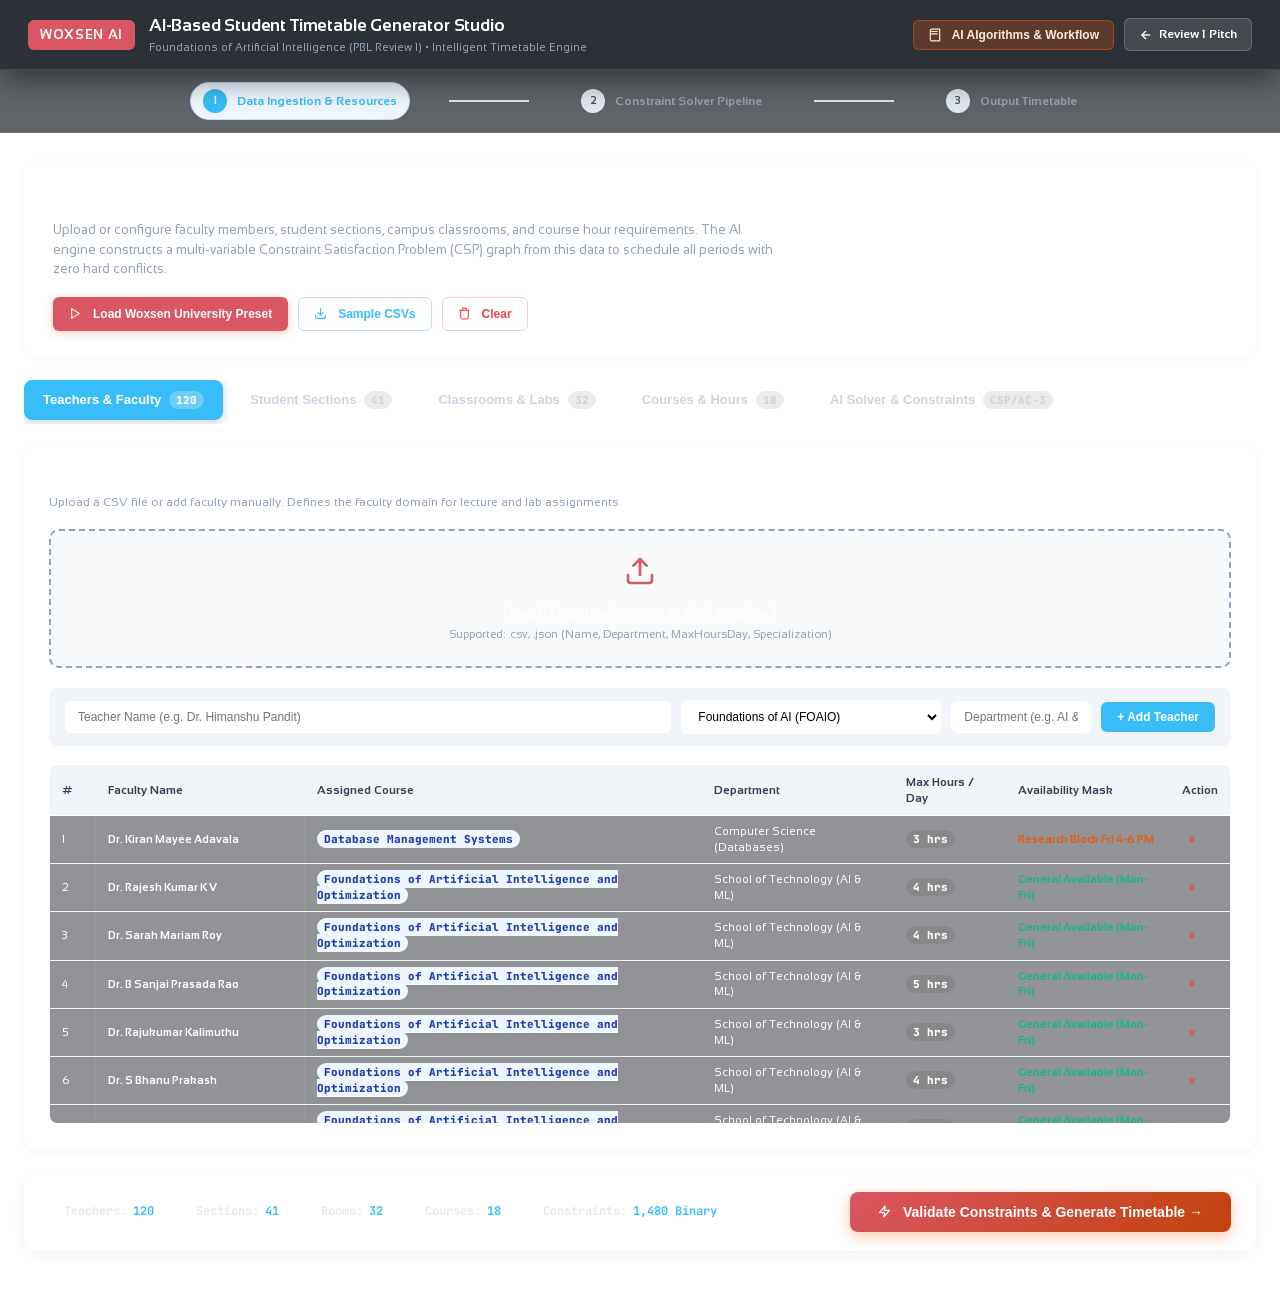
==== commit 72215403: "UI Overhaul: Skill Cafe glassmorphic design, Sansation font, campus background, and complete emoji r" ====
--- a/generator.html
+++ b/generator.html
@@ -10,7 +10,7 @@
   <!-- Google Fonts -->
   <link rel="preconnect" href="https://fonts.googleapis.com" />
   <link rel="preconnect" href="https://fonts.gstatic.com" crossorigin="crossorigin" />
-  <link href="https://fonts.googleapis.com/css2?family=JetBrains+Mono:wght@400;500;600;700&family=Plus+Jakarta+Sans:wght@400;500;600;700;800&display=swap" rel="stylesheet" />
+  <link href="https://fonts.googleapis.com/css2?family=JetBrains+Mono:wght@400;500;600;700&family=Sansation:ital,wght@0,300;0,400;0,700;1,300;1,400;1,700&display=swap" rel="stylesheet" />
 
   <!-- Modern Timetable Stylesheet -->
   <link rel="stylesheet" media="all" href="07th September to 11th September Odd Sem timetable_stylesheet.css" type="text/css" />
@@ -19,18 +19,42 @@
     /* ==========================================================================
        AI TIMETABLE GENERATOR STUDIO — STYLES
        ========================================================================== */
+    /* Fixed Campus Background & Overlay */
+    .campus-bg-fixed {
+      position: fixed;
+      inset: 0;
+      z-index: -2;
+      background-image: url('campus_bg.jpg');
+      background-position: center center;
+      background-size: cover;
+      background-repeat: no-repeat;
+      background-attachment: fixed;
+      pointer-events: none;
+    }
+    .campus-bg-overlay {
+      position: fixed;
+      inset: 0;
+      z-index: -1;
+      background: radial-gradient(ellipse at 50% 25%, rgba(4, 8, 15, 0.68) 0%, rgba(4, 8, 15, 0.92) 100%);
+      backdrop-filter: blur(4px);
+      -webkit-backdrop-filter: blur(4px);
+      pointer-events: none;
+    }
+
     :root {
-      --primary-blue: #1e40af;
-      --primary-blue-hover: #1d4ed8;
-      --accent-orange: #ea580c;
-      --accent-orange-hover: #c2410c;
-      --bg-slate: #f8fafc;
-      --border-slate: #cbd5e1;
-      --border-light: #e2e8f0;
-      --text-dark: #0f172a;
-      --text-muted: #64748b;
-      --success-green: #10b981;
+      --primary-blue: #38BDF8;
+      --primary-blue-hover: #0EA5E9;
+      --accent-orange: #DA5662;
+      --accent-orange-hover: #E26D78;
+      --bg-slate: #04080F;
+      --border-slate: rgba(255, 255, 255, 0.15);
+      --border-light: rgba(255, 255, 255, 0.10);
+      --text-dark: #FFFFFF;
+      --text-muted: #94A3B8;
+      --success-green: #34D399;
       --font-mono: 'JetBrains Mono', monospace;
+      --card-bg: rgba(12, 17, 24, 0.72);
+      --card-border: rgba(255, 255, 255, 0.12);
     }
 
     * {
@@ -40,20 +64,24 @@
     body {
       margin: 0;
       padding: 0;
-      background-color: var(--bg-slate);
-      font-family: 'Plus Jakarta Sans', -apple-system, BlinkMacSystemFont, "Segoe UI", Roboto, Arial, sans-serif;
-      color: var(--text-dark);
+      background-color: transparent;
+      font-family: 'Sansation', -apple-system, BlinkMacSystemFont, "Segoe UI", Roboto, Arial, sans-serif;
+      color: #FFFFFF;
+      min-height: 100vh;
     }
 
     /* Top Studio Header */
     .studio-navbar {
-      background: linear-gradient(135deg, #0f172a 0%, #1e3a8a 100%);
+      background: rgba(8, 14, 22, 0.85);
+      backdrop-filter: blur(18px);
+      -webkit-backdrop-filter: blur(18px);
+      border-bottom: 1px solid rgba(255, 255, 255, 0.12);
       color: #ffffff;
       padding: 14px 28px;
       display: flex;
       justify-content: space-between;
       align-items: center;
-      box-shadow: 0 4px 14px rgba(15, 23, 42, 0.15);
+      box-shadow: 0 8px 32px rgba(0, 0, 0, 0.5);
       position: sticky;
       top: 0;
       z-index: 1000;
@@ -138,13 +166,14 @@
 
     /* Workflow Step Navigation */
     .wizard-step-tracker {
-      background: #ffffff;
-      border-bottom: 1px solid var(--border-light);
+      background: rgba(12, 17, 24, 0.65);
+      backdrop-filter: blur(16px);
+      -webkit-backdrop-filter: blur(16px);
+      border-bottom: 1px solid rgba(255, 255, 255, 0.10);
       padding: 12px 28px;
       display: flex;
       justify-content: center;
       align-items: center;
-      box-shadow: 0 1px 3px rgba(0, 0, 0, 0.03);
     }
 
     .wizard-steps {
@@ -321,19 +350,29 @@
     }
 
     .subtab-btn {
-      background: #ffffff;
-      border: 1px solid var(--border-light);
-      border-radius: 8px;
       padding: 10px 18px;
       font-size: 13px;
       font-weight: 700;
-      color: #475569;
+      color: #CBD5E1;
+      border: 1px solid rgba(255, 255, 255, 0.10);
+      background: rgba(255, 255, 255, 0.04);
+      border-radius: 8px;
       cursor: pointer;
       display: inline-flex;
       align-items: center;
       gap: 8px;
-      transition: all 0.18s ease;
-      white-space: nowrap;
+      transition: all 0.2s ease;
+    }
+    .subtab-btn:hover {
+      background: rgba(255, 255, 255, 0.08);
+      color: #FFFFFF;
+      border-color: rgba(255, 255, 255, 0.2);
+    }
+    .subtab-btn.active {
+      background: rgba(218, 86, 98, 0.2);
+      border-color: #DA5662;
+      color: #FFFFFF;
+      box-shadow: 0 4px 16px rgba(218, 86, 98, 0.3);
     }
 
     .subtab-btn:hover {
@@ -663,11 +702,14 @@
     }
 
     .summary-pill {
-      background: #f1f5f9;
-      padding: 5px 12px;
-      border-radius: 16px;
-      font-weight: 700;
-      color: #334155;
+      font-family: var(--font-mono);
+      font-size: 12px;
+      font-weight: 600;
+      background: rgba(255, 255, 255, 0.06);
+      border: 1px solid rgba(255, 255, 255, 0.12);
+      color: #E2E8F0;
+      padding: 6px 14px;
+      border-radius: 20px;
       display: inline-flex;
       align-items: center;
       gap: 6px;
@@ -1437,7 +1479,7 @@
     }
 
     .search-input-box::before {
-      content: "🔍";
+      content: "";
       position: absolute;
       left: 9px;
       top: 50%;
@@ -1597,7 +1639,7 @@
     </div>
     <div class="nav-actions-right">
       <button type="button" class="btn-nav-workflow" id="btn-open-workflow-modal" title="View step-by-step algorithms and workflow">
-        📖 AI Algorithms &amp; Workflow
+        <svg width="14" height="14" viewBox="0 0 24 24" fill="none" stroke="currentColor" stroke-width="2" stroke-linecap="round" stroke-linejoin="round" style="vertical-align:middle;margin-right:4px;"><path d="M4 19.5v-15A2.5 2.5 0 0 1 6.5 2H20v20H6.5a2.5 2.5 0 0 1-2.5-2.5Z"></path><path d="M6 6h10"></path><path d="M6 10h10"></path></svg>AI Algorithms &amp; Workflow
       </button>
       <a href="index.html" class="btn-nav-return">
         <svg width="14" height="14" viewBox="0 0 24 24" fill="none" stroke="currentColor" stroke-width="2.4"><line x1="19" y1="12" x2="5" y2="12"></line><polyline points="12 19 5 12 12 5"></polyline></svg>
@@ -1636,7 +1678,7 @@
       <div class="ingestion-hero-header">
         <div class="ingestion-hero-left">
           <h2>
-            <span>📁 Step 1: Ingest University Scheduling Resources</span>
+            <span>Step 1: Ingest University Scheduling Resources</span>
           </h2>
           <p>
             Upload or configure faculty members, student sections, campus classrooms, and course hour requirements. The AI engine constructs a multi-variable Constraint Satisfaction Problem (CSP) graph from this data to schedule all periods with zero hard conflicts.
@@ -1644,13 +1686,13 @@
         </div>
         <div class="preset-actions-bar">
           <button type="button" class="btn-preset btn-preset-primary" id="btn-load-preset" title="Preload full official university dataset">
-            🚀 Load Woxsen University Preset
+            <svg width="13" height="13" viewBox="0 0 24 24" fill="none" stroke="currentColor" stroke-width="2" stroke-linecap="round" stroke-linejoin="round" style="vertical-align:middle;margin-right:4px;"><polygon points="5 3 19 12 5 21 5 3"></polygon></svg>Load Woxsen University Preset
           </button>
           <button type="button" class="btn-preset btn-preset-outline" id="btn-download-templates" title="Download sample CSV files">
-            📥 Sample CSVs
+            <svg width="13" height="13" viewBox="0 0 24 24" fill="none" stroke="currentColor" stroke-width="2" stroke-linecap="round" stroke-linejoin="round" style="vertical-align:middle;margin-right:4px;"><path d="M21 15v4a2 2 0 0 1-2 2H5a2 2 0 0 1-2-2v-4"></path><polyline points="7 10 12 15 17 10"></polyline><line x1="12" y1="15" x2="12" y2="3"></line></svg>Sample CSVs
           </button>
           <button type="button" class="btn-preset btn-preset-danger" id="btn-clear-resources" title="Reset all input data">
-            🗑️ Clear
+            <svg width="13" height="13" viewBox="0 0 24 24" fill="none" stroke="currentColor" stroke-width="2" stroke-linecap="round" stroke-linejoin="round" style="vertical-align:middle;margin-right:4px;"><polyline points="3 6 5 6 21 6"></polyline><path d="M19 6v14a2 2 0 0 1-2 2H7a2 2 0 0 1-2-2V6m3 0V4a2 2 0 0 1 2-2h4a2 2 0 0 1 2 2v2"></path></svg>Clear
           </button>
         </div>
       </div>
@@ -1658,19 +1700,19 @@
       <!-- Resource Navigation Sub-tabs -->
       <div class="ingestion-subtabs-nav" role="tablist">
         <button type="button" class="subtab-btn active" data-subtab="teachers">
-          👨‍🏫 Teachers &amp; Faculty <span class="subtab-badge" id="badge-teachers-count">120</span>
+          Teachers &amp; Faculty <span class="subtab-badge" id="badge-teachers-count">120</span>
         </button>
         <button type="button" class="subtab-btn" data-subtab="sections">
-          👥 Student Sections <span class="subtab-badge" id="badge-sections-count">41</span>
+          Student Sections <span class="subtab-badge" id="badge-sections-count">41</span>
         </button>
         <button type="button" class="subtab-btn" data-subtab="classrooms">
-          🏛️ Classrooms &amp; Labs <span class="subtab-badge" id="badge-rooms-count">32</span>
+          Classrooms &amp; Labs <span class="subtab-badge" id="badge-rooms-count">32</span>
         </button>
         <button type="button" class="subtab-btn" data-subtab="courses">
-          📚 Courses &amp; Hours <span class="subtab-badge" id="badge-courses-count">18</span>
+          Courses &amp; Hours <span class="subtab-badge" id="badge-courses-count">18</span>
         </button>
         <button type="button" class="subtab-btn" data-subtab="constraints">
-          ⚙️ AI Solver &amp; Constraints <span class="subtab-badge">CSP/AC-3</span>
+          AI Solver &amp; Constraints <span class="subtab-badge">CSP/AC-3</span>
         </button>
       </div>
 
@@ -1684,7 +1726,7 @@
         </div>
 
         <div class="dropzone-upload-box" id="dropzone-teachers">
-          <div class="dropzone-icon">📤</div>
+          <div class="dropzone-icon"><svg width="32" height="32" viewBox="0 0 24 24" fill="none" stroke="#DA5662" stroke-width="2" stroke-linecap="round" stroke-linejoin="round"><path d="M21 15v4a2 2 0 0 1-2 2H5a2 2 0 0 1-2-2v-4"></path><polyline points="17 8 12 3 7 8"></polyline><line x1="12" y1="3" x2="12" y2="15"></line></svg></div>
           <div class="dropzone-text">
             <strong>Drag &amp; Drop teachers.csv or click to upload</strong>
             <span>Supported: .csv, .json (Name, Department, MaxHoursDay, Specialization)</span>
@@ -1740,7 +1782,7 @@
         </div>
 
         <div class="dropzone-upload-box" id="dropzone-sections">
-          <div class="dropzone-icon">👥</div>
+          <div class="dropzone-icon"><svg width="32" height="32" viewBox="0 0 24 24" fill="none" stroke="#38BDF8" stroke-width="2" stroke-linecap="round" stroke-linejoin="round"><path d="M16 21v-2a4 4 0 0 0-4-4H6a4 4 0 0 0-4 4v2"></path><circle cx="9" cy="7" r="4"></circle><path d="M22 21v-2a4 4 0 0 0-3-3.87"></path><path d="M16 3.13a4 4 0 0 1 0 7.75"></path></svg></div>
           <div class="dropzone-text">
             <strong>Drag &amp; Drop sections.csv or click to upload</strong>
             <span>Supported: .csv, .json (SectionName, Program, Year, StudentCount, BaseRoom)</span>
@@ -1784,7 +1826,7 @@
         </div>
 
         <div class="dropzone-upload-box" id="dropzone-classrooms">
-          <div class="dropzone-icon">🏛️</div>
+          <div class="dropzone-icon"><svg width="32" height="32" viewBox="0 0 24 24" fill="none" stroke="#F59E0B" stroke-width="2" stroke-linecap="round" stroke-linejoin="round"><line x1="3" y1="21" x2="21" y2="21"></line><line x1="4" y1="10" x2="20" y2="10"></line><polygon points="12 2 20 7 4 7 12 2"></polygon><line x1="6" y1="10" x2="6" y2="21"></line><line x1="10" y1="10" x2="10" y2="21"></line><line x1="14" y1="10" x2="14" y2="21"></line><line x1="18" y1="10" x2="18" y2="21"></line></svg></div>
           <div class="dropzone-text">
             <strong>Drag &amp; Drop classrooms.csv or click to upload</strong>
             <span>Supported: .csv, .json (RoomID, Block, Capacity, Type, Equipment)</span>
@@ -1828,7 +1870,7 @@
         </div>
 
         <div class="dropzone-upload-box" id="dropzone-courses">
-          <div class="dropzone-icon">📚</div>
+          <div class="dropzone-icon"><svg width="32" height="32" viewBox="0 0 24 24" fill="none" stroke="#10B981" stroke-width="2" stroke-linecap="round" stroke-linejoin="round"><path d="M4 19.5v-15A2.5 2.5 0 0 1 6.5 2H20v20H6.5a2.5 2.5 0 0 1-2.5-2.5Z"></path><path d="M6 6h10"></path><path d="M6 10h10"></path></svg></div>
           <div class="dropzone-text">
             <strong>Drag &amp; Drop curriculum.csv or click to upload</strong>
             <span>Supported: .csv, .json (CourseCode, CourseName, TheoryHours, LabHours)</span>
@@ -1876,7 +1918,7 @@
         <div class="constraints-grid-2col">
           <!-- Left: Hard Constraints -->
           <div class="constraint-group-box">
-            <h4>🔴 Hard Constraints (Strict Non-Negotiable)</h4>
+            <h4>Hard Constraints (Strict Non-Negotiable)</h4>
             <div class="toggle-row">
               <div>
                 <strong>Faculty Single-Assignment</strong>
@@ -1931,7 +1973,7 @@
 
           <!-- Right: Soft Objectives -->
           <div class="constraint-group-box">
-            <h4>🟢 Soft Objectives (Desirability Optimization)</h4>
+            <h4>Soft Objectives (Desirability Optimization)</h4>
             
             <div class="slider-row">
               <div class="slider-header">
@@ -1974,7 +2016,7 @@
         <div style="display:flex; justify-content:space-between; align-items:center; flex-wrap:wrap; gap:10px;">
           <div>
             <strong style="color:#1e40af; font-size:13.5px; display:flex; align-items:center; gap:6px;">
-              <span>⚡</span> Real-Time Ingestion Impact Detected (Ready to Solve):
+              <span><svg width="13" height="13" viewBox="0 0 24 24" fill="none" stroke="currentColor" stroke-width="2.5" stroke-linecap="round" stroke-linejoin="round" style="vertical-align:middle;margin-right:4px;"><polygon points="13 2 3 14 12 14 11 22 21 10 12 10 13 2"></polygon></svg></span> Real-Time Ingestion Impact Detected (Ready to Solve):
             </strong>
             <div style="font-size:12px; color:#1e3a8a; margin-top:4px;" id="delta-items-summary">
               Pending modifications will re-route CSP variables upon generation.
@@ -1987,14 +2029,14 @@
       <!-- Master Bottom Launch Bar -->
       <div class="ingestion-bottom-bar">
         <div class="summary-pills-wrap">
-          <div class="summary-pill">👨‍🏫 Teachers: <strong id="sum-teachers">120</strong></div>
-          <div class="summary-pill">👥 Sections: <strong id="sum-sections">41</strong></div>
-          <div class="summary-pill">🏛️ Rooms: <strong id="sum-rooms">32</strong></div>
-          <div class="summary-pill">📚 Courses: <strong id="sum-courses">18</strong></div>
-          <div class="summary-pill">⚡ Constraints: <strong>1,480 Binary</strong></div>
+          <div class="summary-pill">Teachers: <strong id="sum-teachers">120</strong></div>
+          <div class="summary-pill">Sections: <strong id="sum-sections">41</strong></div>
+          <div class="summary-pill">Rooms: <strong id="sum-rooms">32</strong></div>
+          <div class="summary-pill">Courses: <strong id="sum-courses">18</strong></div>
+          <div class="summary-pill">Constraints: <strong>1,480 Binary</strong></div>
         </div>
         <button type="button" class="btn-launch-solver" id="btn-validate-and-generate">
-          ⚡ Validate Constraints &amp; Generate Timetable →
+          <svg width="13" height="13" viewBox="0 0 24 24" fill="none" stroke="currentColor" stroke-width="2.5" stroke-linecap="round" stroke-linejoin="round" style="vertical-align:middle;margin-right:4px;"><polygon points="13 2 3 14 12 14 11 22 21 10 12 10 13 2"></polygon></svg>Validate Constraints &amp; Generate Timetable →
         </button>
       </div>
 
@@ -2007,7 +2049,7 @@
   <div class="solver-overlay-modal" id="solver-modal">
     <div class="solver-card-modal">
       <div class="solver-modal-header">
-        <h3>⚡ Running AI Constraint Satisfaction Engine</h3>
+        <h3>Running AI Constraint Satisfaction Engine</h3>
         <span class="subtab-badge" style="background: rgba(255,255,255,0.2);">CSP / AC-3</span>
       </div>
       <div class="solver-modal-body">
@@ -2055,18 +2097,18 @@
 
         <div class="view-tabs-group" role="tablist" aria-label="Timetable Category">
           <button type="button" class="view-tab-btn active" data-category="groups" role="tab" aria-selected="true">
-            👥 Student Groups (41)
+            Student Groups (41)
           </button>
           <button type="button" class="view-tab-btn" data-category="rooms" role="tab" aria-selected="false">
-            🏛️ Classrooms &amp; Labs (32)
+            Classrooms &amp; Labs (32)
           </button>
           <button type="button" class="view-tab-btn" data-category="teachers" role="tab" aria-selected="false">
-            👨‍🏫 Teachers &amp; Faculty (120)
+            Teachers &amp; Faculty (120)
           </button>
         </div>
 
         <select id="entity-dropdown" class="dropdown-select-entity" aria-label="Select Cohort or Classroom">
-          <option value="all">★ View All Tables (Full Table of Contents)</option>
+          <option value="all">View All Tables (Full Table of Contents)</option>
         </select>
 
         <div class="search-input-box">
@@ -2076,19 +2118,19 @@
 
       <div class="output-right-actions">
         <button type="button" class="btn-action btn-primary" id="btn-re-solve" title="Completely reschedule and rearrange lectures">
-          🔄 Rearrange &amp; Re-Solve
+          <svg width="13" height="13" viewBox="0 0 24 24" fill="none" stroke="currentColor" stroke-width="2" stroke-linecap="round" stroke-linejoin="round" style="vertical-align:middle;margin-right:4px;"><path d="M21.5 2v6h-6M21.34 15.57a10 10 0 1 1-.57-8.38l5.67-5.67"></path></svg>Rearrange &amp; Re-Solve
         </button>
         <button type="button" class="btn-action btn-outline" id="btn-simulate-conflict" title="Test Hard Constraint Conflict &amp; Resolution">
-          ⚠️ Test Clash
+          <svg width="13" height="13" viewBox="0 0 24 24" fill="none" stroke="currentColor" stroke-width="2" stroke-linecap="round" stroke-linejoin="round" style="vertical-align:middle;margin-right:4px;"><path d="m21.73 18-8-14a2 2 0 0 0-3.48 0l-8 14A2 2 0 0 0 4 21h16a2 2 0 0 0 1.73-3Z"></path><line x1="12" y1="9" x2="12" y2="13"></line><line x1="12" y1="17" x2="12.01" y2="17"></line></svg>Test Clash
         </button>
         <button type="button" class="btn-action btn-secondary" id="btn-export-html" title="Download Clean XHTML File">
-          📥 Export Timetable (HTML)
+          <svg width="13" height="13" viewBox="0 0 24 24" fill="none" stroke="currentColor" stroke-width="2" stroke-linecap="round" stroke-linejoin="round" style="vertical-align:middle;margin-right:4px;"><path d="M21 15v4a2 2 0 0 1-2 2H5a2 2 0 0 1-2-2v-4"></path><polyline points="7 10 12 15 17 10"></polyline><line x1="12" y1="15" x2="12" y2="3"></line></svg>Export Timetable (HTML)
         </button>
         <button type="button" class="btn-action btn-outline" id="btn-print-timetable" title="Print Landscape Timetable">
-          🖨️ Print
+          <svg width="13" height="13" viewBox="0 0 24 24" fill="none" stroke="currentColor" stroke-width="2" stroke-linecap="round" stroke-linejoin="round" style="vertical-align:middle;margin-right:4px;"><polyline points="6 9 6 2 18 2 18 9"></polyline><path d="M6 18H4a2 2 0 0 1-2-2v-5a2 2 0 0 1 2-2h16a2 2 0 0 1 2 2v5a2 2 0 0 1-2 2h-2"></path><rect x="6" y="14" width="12" height="8"></rect></svg>Print
         </button>
         <button type="button" class="btn-action btn-outline" id="btn-copy-xhtml" title="Copy raw XHTML code">
-          📋 Copy XHTML
+          <svg width="13" height="13" viewBox="0 0 24 24" fill="none" stroke="currentColor" stroke-width="2" stroke-linecap="round" stroke-linejoin="round" style="vertical-align:middle;margin-right:4px;"><rect x="9" y="9" width="13" height="13" rx="2" ry="2"></rect><path d="M5 15H4a2 2 0 0 1-2-2V4a2 2 0 0 1 2-2h9a2 2 0 0 1 2 2v1"></path></svg>Copy XHTML
         </button>
       </div>
     </div>
@@ -2116,22 +2158,22 @@
             How our AI Constraint Solver turns 1,480 campus rules into a perfect, conflict-free timetable in 44 milliseconds
           </div>
         </div>
-        <button type="button" class="btn-close-modal" id="btn-close-workflow" aria-label="Close Workflow Modal">✕</button>
+        <button type="button" class="btn-close-modal" id="btn-close-workflow" aria-label="Close Workflow Modal">&times;</button>
       </div>
 
       <!-- Interactive Tab Bar -->
       <div class="wf-modal-tabs-bar">
         <button type="button" class="wf-nav-tab active" data-wftab="pipeline">
-          <span>🚀</span> 6-Stage AI Pipeline
+          6-Stage AI Pipeline
         </button>
         <button type="button" class="wf-nav-tab" data-wftab="algorithms">
-          <span>🧠</span> Core AI Algorithms
+          Core AI Algorithms
         </button>
         <button type="button" class="wf-nav-tab" data-wftab="rules">
-          <span>⚖️</span> Hard vs. Soft Rules
+          Hard vs. Soft Rules
         </button>
         <button type="button" class="wf-nav-tab" data-wftab="comparison">
-          <span>⚡</span> AI vs. Manual Scheduling
+          AI vs. Manual Scheduling
         </button>
       </div>
 
@@ -2143,15 +2185,15 @@
           <!-- Flow Breadcrumb Tracker -->
           <div class="wf-flow-breadcrumb">
             <div class="wf-bc-step"><span class="wf-bc-num">1</span> Setup Pieces</div>
-            <span class="wf-bc-arrow">➔</span>
+            <span class="wf-bc-arrow">→</span>
             <div class="wf-bc-step"><span class="wf-bc-num" style="background:#059669;">2</span> AC-3 Filter</div>
-            <span class="wf-bc-arrow">➔</span>
+            <span class="wf-bc-arrow">→</span>
             <div class="wf-bc-step"><span class="wf-bc-num" style="background:#d97706;">3</span> Toughest First</div>
-            <span class="wf-bc-arrow">➔</span>
+            <span class="wf-bc-arrow">→</span>
             <div class="wf-bc-step"><span class="wf-bc-num" style="background:#7c3aed;">4</span> Friendly Room</div>
-            <span class="wf-bc-arrow">➔</span>
+            <span class="wf-bc-arrow">→</span>
             <div class="wf-bc-step"><span class="wf-bc-num" style="background:#dc2626;">5</span> Smart Recovery</div>
-            <span class="wf-bc-arrow">➔</span>
+            <span class="wf-bc-arrow">→</span>
             <div class="wf-bc-step"><span class="wf-bc-num" style="background:#0891b2;">6</span> Comfort Polish</div>
           </div>
 
@@ -2161,7 +2203,7 @@
             <div class="wf-stage-card-v2">
               <div class="wf-stage-badge-row">
                 <span class="wf-stage-num-pill" style="background:#eff6ff; color:#1d4ed8;">Stage 01 • Input</span>
-                <div class="wf-stage-icon-circle" style="background:#eff6ff; color:#2563eb;">🧩</div>
+                <div class="wf-stage-icon-circle" style="background:rgba(56,189,248,0.12); color:#38BDF8;"><svg width="32" height="32" viewBox="0 0 24 24" fill="none" stroke="#DA5662" stroke-width="2" stroke-linecap="round" stroke-linejoin="round"><path d="M21 15v4a2 2 0 0 1-2 2H5a2 2 0 0 1-2-2v-4"></path><polyline points="17 8 12 3 7 8"></polyline><line x1="12" y1="3" x2="12" y2="15"></line></svg></div>
               </div>
               <h4 class="wf-stage-title">Mapping the Puzzle Pieces</h4>
               <span class="wf-stage-algo-tag">CSP Problem Formulation</span>
@@ -2179,7 +2221,7 @@
             <div class="wf-stage-card-v2">
               <div class="wf-stage-badge-row">
                 <span class="wf-stage-num-pill" style="background:#ecfdf5; color:#047857;">Stage 02 • Pruning</span>
-                <div class="wf-stage-icon-circle" style="background:#ecfdf5; color:#059669;">⚡</div>
+                <div class="wf-stage-icon-circle" style="background:rgba(16,185,129,0.12); color:#10B981;"><svg width="13" height="13" viewBox="0 0 24 24" fill="none" stroke="currentColor" stroke-width="2.5" stroke-linecap="round" stroke-linejoin="round" style="vertical-align:middle;margin-right:4px;"><polygon points="13 2 3 14 12 14 11 22 21 10 12 10 13 2"></polygon></svg></div>
               </div>
               <h4 class="wf-stage-title">The Instant Rule Filter</h4>
               <span class="wf-stage-algo-tag">Mackworth's Arc Consistency (AC-3)</span>
@@ -2197,7 +2239,7 @@
             <div class="wf-stage-card-v2">
               <div class="wf-stage-badge-row">
                 <span class="wf-stage-num-pill" style="background:#fffbeb; color:#b45309;">Stage 03 • Ordering</span>
-                <div class="wf-stage-icon-circle" style="background:#fffbeb; color:#d97706;">🎯</div>
+                <div class="wf-stage-icon-circle" style="background:rgba(245,158,11,0.12); color:#F59E0B;"><svg width="13" height="13" viewBox="0 0 24 24" fill="none" stroke="currentColor" stroke-width="2" stroke-linecap="round" stroke-linejoin="round" style="vertical-align:middle;margin-right:4px;"><polygon points="5 3 19 12 5 21 5 3"></polygon></svg></div>
               </div>
               <h4 class="wf-stage-title">Toughest Classes First</h4>
               <span class="wf-stage-algo-tag">MRV (Fail-First Heuristic)</span>
@@ -2215,7 +2257,7 @@
             <div class="wf-stage-card-v2">
               <div class="wf-stage-badge-row">
                 <span class="wf-stage-num-pill" style="background:#f5f3ff; color:#6d28d9;">Stage 04 • Placement</span>
-                <div class="wf-stage-icon-circle" style="background:#f5f3ff; color:#7c3aed;">🤝</div>
+                <div class="wf-stage-icon-circle" style="background:rgba(139,92,246,0.12); color:#A78BFA;"><svg width="32" height="32" viewBox="0 0 24 24" fill="none" stroke="#38BDF8" stroke-width="2" stroke-linecap="round" stroke-linejoin="round"><path d="M16 21v-2a4 4 0 0 0-4-4H6a4 4 0 0 0-4 4v2"></path><circle cx="9" cy="7" r="4"></circle><path d="M22 21v-2a4 4 0 0 0-3-3.87"></path><path d="M16 3.13a4 4 0 0 1 0 7.75"></path></svg></div>
               </div>
               <h4 class="wf-stage-title">The Friendly Room Picker</h4>
               <span class="wf-stage-algo-tag">LCV (Succeed-First Heuristic)</span>
@@ -2233,7 +2275,7 @@
             <div class="wf-stage-card-v2">
               <div class="wf-stage-badge-row">
                 <span class="wf-stage-num-pill" style="background:#fef2f2; color:#b91c1c;">Stage 05 • Search</span>
-                <div class="wf-stage-icon-circle" style="background:#fef2f2; color:#dc2626;">🔄</div>
+                <div class="wf-stage-icon-circle" style="background:rgba(218,86,98,0.12); color:#DA5662;"><svg width="13" height="13" viewBox="0 0 24 24" fill="none" stroke="currentColor" stroke-width="2" stroke-linecap="round" stroke-linejoin="round" style="vertical-align:middle;margin-right:4px;"><path d="M21.5 2v6h-6M21.34 15.57a10 10 0 1 1-.57-8.38l5.67-5.67"></path></svg></div>
               </div>
               <h4 class="wf-stage-title">Smart Recovery &amp; Backtracking</h4>
               <span class="wf-stage-algo-tag">Constraint Backtracking with Forward Checking</span>
@@ -2251,7 +2293,7 @@
             <div class="wf-stage-card-v2">
               <div class="wf-stage-badge-row">
                 <span class="wf-stage-num-pill" style="background:#ecfeff; color:#0e7490;">Stage 06 • Polish</span>
-                <div class="wf-stage-icon-circle" style="background:#ecfeff; color:#0891b2;">✨</div>
+                <div class="wf-stage-icon-circle" style="background:rgba(6,182,212,0.12); color:#22D3EE;"><svg width="32" height="32" viewBox="0 0 24 24" fill="none" stroke="#10B981" stroke-width="2" stroke-linecap="round" stroke-linejoin="round"><path d="M4 19.5v-15A2.5 2.5 0 0 1 6.5 2H20v20H6.5a2.5 2.5 0 0 1-2.5-2.5Z"></path><path d="M6 6h10"></path><path d="M6 10h10"></path></svg></div>
               </div>
               <h4 class="wf-stage-title">Comfort &amp; Quality Polisher</h4>
               <span class="wf-stage-algo-tag">Soft Constraint Multi-Objective Scoring</span>
@@ -2275,7 +2317,7 @@
             <!-- Algorithm 1 -->
             <div class="algo-card-v2" style="border-top: 4px solid #2563eb;">
               <div class="algo-card-header-v2">
-                <span style="font-size: 24px;">🧩</span>
+                <span style="display:inline-flex;color:#38BDF8;"><svg width="32" height="32" viewBox="0 0 24 24" fill="none" stroke="#DA5662" stroke-width="2" stroke-linecap="round" stroke-linejoin="round"><path d="M21 15v4a2 2 0 0 1-2 2H5a2 2 0 0 1-2-2v-4"></path><polyline points="17 8 12 3 7 8"></polyline><line x1="12" y1="3" x2="12" y2="15"></line></svg></span>
                 <div>
                   <h4>1. Constraint Satisfaction Problem (CSP)</h4>
                 </div>
@@ -2297,7 +2339,7 @@
             <!-- Algorithm 2 -->
             <div class="algo-card-v2" style="border-top: 4px solid #059669;">
               <div class="algo-card-header-v2">
-                <span style="font-size: 24px;">⚡</span>
+                <span style="display:inline-flex;color:#10B981;"><svg width="13" height="13" viewBox="0 0 24 24" fill="none" stroke="currentColor" stroke-width="2.5" stroke-linecap="round" stroke-linejoin="round" style="vertical-align:middle;margin-right:4px;"><polygon points="13 2 3 14 12 14 11 22 21 10 12 10 13 2"></polygon></svg></span>
                 <div>
                   <h4>2. Mackworth's Arc Consistency (AC-3)</h4>
                 </div>
@@ -2319,7 +2361,7 @@
             <!-- Algorithm 3 -->
             <div class="algo-card-v2" style="border-top: 4px solid #d97706;">
               <div class="algo-card-header-v2">
-                <span style="font-size: 24px;">🎯</span>
+                <span style="display:inline-flex;color:#F59E0B;"><svg width="13" height="13" viewBox="0 0 24 24" fill="none" stroke="currentColor" stroke-width="2" stroke-linecap="round" stroke-linejoin="round" style="vertical-align:middle;margin-right:4px;"><polygon points="5 3 19 12 5 21 5 3"></polygon></svg></span>
                 <div>
                   <h4>3. MRV: Minimum Remaining Values ("Fail-First")</h4>
                 </div>
@@ -2341,7 +2383,7 @@
             <!-- Algorithm 4 -->
             <div class="algo-card-v2" style="border-top: 4px solid #7c3aed;">
               <div class="algo-card-header-v2">
-                <span style="font-size: 24px;">🤝</span>
+                <span style="display:inline-flex;color:#A78BFA;"><svg width="32" height="32" viewBox="0 0 24 24" fill="none" stroke="#38BDF8" stroke-width="2" stroke-linecap="round" stroke-linejoin="round"><path d="M16 21v-2a4 4 0 0 0-4-4H6a4 4 0 0 0-4 4v2"></path><circle cx="9" cy="7" r="4"></circle><path d="M22 21v-2a4 4 0 0 0-3-3.87"></path><path d="M16 3.13a4 4 0 0 1 0 7.75"></path></svg></span>
                 <div>
                   <h4>4. LCV: Least Constraining Value ("Succeed-First")</h4>
                 </div>
@@ -2363,7 +2405,7 @@
             <!-- Algorithm 5 -->
             <div class="algo-card-v2" style="border-top: 4px solid #0891b2;">
               <div class="algo-card-header-v2">
-                <span style="font-size: 24px;">✨</span>
+                <span style="display:inline-flex;color:#22D3EE;"><svg width="32" height="32" viewBox="0 0 24 24" fill="none" stroke="#10B981" stroke-width="2" stroke-linecap="round" stroke-linejoin="round"><path d="M4 19.5v-15A2.5 2.5 0 0 1 6.5 2H20v20H6.5a2.5 2.5 0 0 1-2.5-2.5Z"></path><path d="M6 6h10"></path><path d="M6 10h10"></path></svg></span>
                 <div>
                   <h4>5. Multi-Objective Soft Optimization</h4>
                 </div>
@@ -2392,7 +2434,7 @@
             <!-- Hard Constraints Card -->
             <div class="rule-card-v2 rule-card-hard">
               <div class="rule-header-v2">
-                <span style="font-size: 28px;">🔴</span>
+                <span style="display:inline-flex;"><svg width="24" height="24" viewBox="0 0 24 24" fill="none" stroke="#DA5662" stroke-width="2" stroke-linecap="round" stroke-linejoin="round"><circle cx="12" cy="12" r="9" fill="rgba(218,86,98,0.2)"></circle><line x1="12" y1="8" x2="12" y2="12"></line><line x1="12" y1="16" x2="12.01" y2="16"></line></svg></span>
                 <div>
                   <h4 style="color: #991b1b;">HARD CONSTRAINTS</h4>
                   <div style="font-size: 11.5px; color: #dc2626; font-weight: 700;">Strict Physical Laws • 100% Zero-Clash Guarantee</div>
@@ -2402,23 +2444,23 @@
                 These rules are non-negotiable. If even one hard constraint is broken, the timetable is physically impossible to execute in the real world.
               </p>
               <div class="rule-item-row">
-                <span class="rule-item-icon">🚫</span>
+                <span class="rule-item-icon"><svg width="14" height="14" viewBox="0 0 24 24" fill="none" stroke="#DA5662" stroke-width="2.2" stroke-linecap="round" stroke-linejoin="round"><circle cx="12" cy="12" r="10"></circle><line x1="4.93" y1="4.93" x2="19.07" y2="19.07"></line></svg></span>
                 <div><strong>No Faculty Double-Booking:</strong> A professor cannot be in two classrooms at the exact same hour.</div>
               </div>
               <div class="rule-item-row">
-                <span class="rule-item-icon">🚫</span>
+                <span class="rule-item-icon"><svg width="14" height="14" viewBox="0 0 24 24" fill="none" stroke="#DA5662" stroke-width="2.2" stroke-linecap="round" stroke-linejoin="round"><circle cx="12" cy="12" r="10"></circle><line x1="4.93" y1="4.93" x2="19.07" y2="19.07"></line></svg></span>
                 <div><strong>No Room Double-Booking:</strong> A physical room (e.g. F-102) can host only one class at a time.</div>
               </div>
               <div class="rule-item-row">
-                <span class="rule-item-icon">🚫</span>
+                <span class="rule-item-icon"><svg width="14" height="14" viewBox="0 0 24 24" fill="none" stroke="#DA5662" stroke-width="2.2" stroke-linecap="round" stroke-linejoin="round"><circle cx="12" cy="12" r="10"></circle><line x1="4.93" y1="4.93" x2="19.07" y2="19.07"></line></svg></span>
                 <div><strong>No Student Cohort Overlap:</strong> Students in AIML Tigers cannot have two simultaneous lectures.</div>
               </div>
               <div class="rule-item-row">
-                <span class="rule-item-icon">⏱️</span>
+                <span class="rule-item-icon"><svg width="14" height="14" viewBox="0 0 24 24" fill="none" stroke="#DA5662" stroke-width="2" stroke-linecap="round" stroke-linejoin="round"><circle cx="12" cy="12" r="10"></circle><polyline points="12 6 12 12 16 14"></polyline></svg></span>
                 <div><strong>Continuous 2-Hour Lab Blocks:</strong> Practical labs must occupy two consecutive periods without being split.</div>
               </div>
               <div class="rule-item-row">
-                <span class="rule-item-icon">📐</span>
+                <span class="rule-item-icon"><svg width="14" height="14" viewBox="0 0 24 24" fill="none" stroke="#DA5662" stroke-width="2" stroke-linecap="round" stroke-linejoin="round"><path d="M21.3 8.7 8.7 21.3c-1 1-2.6 1-3.6 0l-1.4-1.4c-1-1-1-2.6 0-3.6L16.3 3.7c1-1 2.6-1 3.6 0l1.4 1.4c1 1 1 2.6 0 3.6Z"></path><path d="m14.5 5.5-2.5 2.5"></path><path d="m11.5 8.5-2.5 2.5"></path><path d="m8.5 11.5-2.5 2.5"></path></svg></span>
                 <div><strong>Room Capacity Compliance:</strong> A class of 70 students must never be placed in a 40-seat classroom.</div>
               </div>
             </div>
@@ -2426,7 +2468,7 @@
             <!-- Soft Constraints Card -->
             <div class="rule-card-v2 rule-card-soft">
               <div class="rule-header-v2">
-                <span style="font-size: 28px;">🟢</span>
+                <span style="display:inline-flex;"><svg width="24" height="24" viewBox="0 0 24 24" fill="none" stroke="#34D399" stroke-width="2" stroke-linecap="round" stroke-linejoin="round"><circle cx="12" cy="12" r="9" fill="rgba(52,211,153,0.2)"></circle><polyline points="9 12 11 14 15 10"></polyline></svg></span>
                 <div>
                   <h4 style="color: #166534;">SOFT CONSTRAINTS</h4>
                   <div style="font-size: 11.5px; color: #16a34a; font-weight: 700;">Human Comfort &amp; Academic Convenience</div>
@@ -2436,23 +2478,23 @@
                 These rules improve quality of life. The AI scores every possible solution and continuously tweaks the schedule to maximize comfort.
               </p>
               <div class="rule-item-row">
-                <span class="rule-item-icon">☕</span>
+                <span class="rule-item-icon"><svg width="14" height="14" viewBox="0 0 24 24" fill="none" stroke="#34D399" stroke-width="2" stroke-linecap="round" stroke-linejoin="round"><path d="M18 8h1a4 4 0 0 1 0 8h-1"></path><path d="M2 8h16v9a4 4 0 0 1-4 4H6a4 4 0 0 1-4-4V8z"></path><line x1="6" y1="1" x2="6" y2="4"></line><line x1="10" y1="1" x2="10" y2="4"></line><line x1="14" y1="1" x2="14" y2="4"></line></svg></span>
                 <div><strong>Minimal Student Idle Gaps:</strong> Prevent painful 3-hour or 4-hour gaps between morning and afternoon classes.</div>
               </div>
               <div class="rule-item-row">
-                <span class="rule-item-icon">⚖️</span>
+                <span class="rule-item-icon"><svg width="14" height="14" viewBox="0 0 24 24" fill="none" stroke="#34D399" stroke-width="2" stroke-linecap="round" stroke-linejoin="round"><path d="m16 16 3-8 3 8c-.87.65-1.92 1-3 1s-2.13-.35-3-1Z"></path><path d="m2 16 3-8 3 8c-.87.65-1.92 1-3 1s-2.13-.35-3-1Z"></path><path d="M7 21h10"></path><path d="M12 3v18"></path><path d="M3 7h18"></path></svg></span>
                 <div><strong>Balanced Daily Load:</strong> Distribute teaching evenly across Monday–Friday (3 to 4 hours per day) rather than exhausting 7-hour marathons.</div>
               </div>
               <div class="rule-item-row">
-                <span class="rule-item-icon">🔬</span>
+                <span class="rule-item-icon"><svg width="14" height="14" viewBox="0 0 24 24" fill="none" stroke="#34D399" stroke-width="2" stroke-linecap="round" stroke-linejoin="round"><path d="M6 18h12"></path><path d="M10 2v7.31"></path><path d="M14 2v7.31"></path><path d="m8.5 2 7 0"></path><path d="M14 9.3 18.5 17H5.5L10 9.3"></path></svg></span>
                 <div><strong>Faculty Research Blocks:</strong> Protect dedicated research and PhD supervision hours (e.g., Friday 4:00 PM – 6:00 PM).</div>
               </div>
               <div class="rule-item-row">
-                <span class="rule-item-icon">🏛️</span>
+                <span class="rule-item-icon"><svg width="14" height="14" viewBox="0 0 24 24" fill="none" stroke="#34D399" stroke-width="2" stroke-linecap="round" stroke-linejoin="round"><line x1="3" y1="21" x2="21" y2="21"></line><line x1="4" y1="10" x2="20" y2="10"></line><polygon points="12 2 20 7 4 7 12 2"></polygon><line x1="6" y1="10" x2="6" y2="21"></line><line x1="10" y1="10" x2="10" y2="21"></line><line x1="14" y1="10" x2="14" y2="21"></line><line x1="18" y1="10" x2="18" y2="21"></line></svg></span>
                 <div><strong>Cohort Home Base:</strong> Keep student cohorts in their home block (C-Block or F-Block) to minimize walking between distant buildings.</div>
               </div>
               <div class="rule-item-row">
-                <span class="rule-item-icon">🌅</span>
+                <span class="rule-item-icon"><svg width="14" height="14" viewBox="0 0 24 24" fill="none" stroke="#34D399" stroke-width="2" stroke-linecap="round" stroke-linejoin="round"><path d="M12 2v6"></path><path d="m4.93 10.93 4.24-4.24"></path><path d="m14.83 6.69 4.24 4.24"></path><path d="M2 18h20"></path><path d="M20 22H4"></path><path d="m16 18a4 4 0 0 0-8 0"></path></svg></span>
                 <div><strong>Fair Distribution:</strong> Rotate early 9:00 AM slots fairly among different subjects rather than always putting one subject early.</div>
               </div>
             </div>
@@ -2468,8 +2510,8 @@
               <thead>
                 <tr>
                   <th class="col-feature">Evaluation Factor</th>
-                  <th class="col-manual">❌ Manual Spreadsheets (Old Way)</th>
-                  <th class="col-ai">✅ Woxsen AI Engine (Our Prototype)</th>
+                  <th class="col-manual">Manual Spreadsheets (Traditional Way)</th>
+                  <th class="col-ai">Woxsen AI Engine (Our CSP Prototype)</th>
                 </tr>
               </thead>
               <tbody>
--- a/07th September to 11th September Odd Sem timetable_stylesheet.css
+++ b/07th September to 11th September Odd Sem timetable_stylesheet.css
@@ -5,16 +5,16 @@
    ========================================================================== */
 
 body {
-  background-color: #f8fafc;
-  color: #1e293b;
-  font-family: 'Plus Jakarta Sans', -apple-system, BlinkMacSystemFont, "Segoe UI", Roboto, "Helvetica Neue", Arial, sans-serif;
+  background-color: transparent;
+  color: #CBD5E1;
+  font-family: 'Sansation', -apple-system, BlinkMacSystemFont, 'Segoe UI', Roboto, sans-serif;
   font-size: 11.5px;
   line-height: 1.4;
   margin: 18px 24px;
 }
 
 h1, h2, h3, h4, h5, h6 {
-  color: #0f172a;
+  color: #FFFFFF;
 }
 
 /* Institutional Metadata Summary */
@@ -52,7 +52,7 @@
 
 body > table:first-of-type td,
 body > table:nth-of-type(2) td {
-  color: #0f172a;
+  color: #FFFFFF;
   font-weight: 600;
 }
 
@@ -60,17 +60,18 @@
 .studio-toc-block,
 .fet-toc-block,
 p:has(strong:contains("Table of contents")) {
-  background: #ffffff;
-  border: 1px solid #e2e8f0;
-  border-radius: 10px;
+  background: rgba(12, 17, 24, 0.72);
+  border: 1px solid rgba(255, 255, 255, 0.12);
+  border-radius: 12px;
   padding: 18px 22px;
   margin-bottom: 24px;
-  box-shadow: 0 1px 4px rgba(0, 0, 0, 0.03);
+  box-shadow: 0 16px 40px rgba(0, 0, 0, 0.55);
+  backdrop-filter: blur(16px);
 }
 
 p strong {
   font-size: 13px;
-  color: #0f172a;
+  color: #FFFFFF;
   text-transform: uppercase;
   letter-spacing: 0.05em;
   display: block;
@@ -97,7 +98,7 @@
 }
 
 li a {
-  color: #1d4ed8;
+  color: #DA5662;
   text-decoration: none;
   font-weight: 600;
   transition: all 0.15s ease;
@@ -114,16 +115,18 @@
 /* Original Modern Timetable Cards */
 table.odd_table,
 table.even_table {
-  border: 1px solid #cbd5e1;
+  border: 1px solid rgba(255, 255, 255, 0.14);
   border-collapse: separate;
   border-spacing: 0;
   margin-top: 18px;
   margin-bottom: 14px;
   width: 100%;
-  background-color: #ffffff;
-  border-radius: 10px;
+  background-color: rgba(12, 17, 24, 0.72);
+  border-radius: 12px;
   overflow: hidden;
-  box-shadow: 0 2px 8px rgba(15, 23, 42, 0.04);
+  box-shadow: 0 16px 40px rgba(0, 0, 0, 0.55), inset 0 1px 0 rgba(255, 255, 255, 0.08);
+  backdrop-filter: blur(16px);
+  -webkit-backdrop-filter: blur(16px);
   transition: box-shadow 0.2s ease;
 }
 
@@ -136,17 +139,17 @@
   caption-side: top;
   text-align: center;
   padding: 12px 14px 10px 14px;
-  background-color: #f8fafc;
-  border: 1px solid #cbd5e1;
+  background-color: rgba(18, 25, 38, 0.85);
+  border: 1px solid rgba(255, 255, 255, 0.12);
   border-bottom: none;
-  border-top-left-radius: 10px;
-  border-top-right-radius: 10px;
+  border-top-left-radius: 12px;
+  border-top-right-radius: 12px;
 }
 
 caption span.institution {
   font-size: 13.5px;
   font-weight: 700;
-  color: #1e40af;
+  color: #38BDF8;
   letter-spacing: 0.03em;
   text-transform: uppercase;
 }
@@ -154,21 +157,21 @@
 caption span.name {
   font-size: 16.5px;
   font-weight: 800;
-  color: #0f172a;
+  color: #FFFFFF;
   letter-spacing: -0.01em;
 }
 
 /* Header Columns */
 th.xAxis {
-  background-color: #f1f5f9;
-  color: #1e293b;
+  background-color: rgba(255, 255, 255, 0.06);
+  color: #F8FAFC;
   font-weight: 700;
   font-size: 11px;
   text-align: center;
   vertical-align: middle;
   padding: 10px 4px;
-  border-bottom: 2px solid #cbd5e1;
-  border-right: 1px solid #e2e8f0;
+  border-bottom: 1px solid rgba(255, 255, 255, 0.15);
+  border-right: 1px solid rgba(255, 255, 255, 0.08);
   white-space: nowrap;
 }
 
@@ -177,34 +180,34 @@
 }
 
 th.yAxis {
-  background-color: #f1f5f9;
-  color: #0f172a;
+  background-color: rgba(255, 255, 255, 0.08);
+  color: #FFFFFF;
   font-weight: 800;
   font-size: 12px;
   text-align: center;
   vertical-align: middle;
   padding: 10px 8px;
-  border-bottom: 1px solid #e2e8f0;
-  border-right: 2px solid #cbd5e1;
+  border-bottom: 1px solid rgba(255, 255, 255, 0.08);
+  border-right: 1px solid rgba(255, 255, 255, 0.15);
   width: 95px;
 }
 
 /* Timetable Cells */
 table td {
-  border-right: 1px solid #e2e8f0;
-  border-bottom: 1px solid #e2e8f0;
+  border-right: 1px solid rgba(255, 255, 255, 0.06);
+  border-bottom: 1px solid rgba(255, 255, 255, 0.06);
   padding: 8px 6px;
   text-align: center;
   vertical-align: middle;
   font-size: 11px;
   line-height: 1.42;
-  color: #1e293b;
-  background-color: #ffffff;
+  color: #CBD5E1;
+  background-color: rgba(12, 17, 24, 0.45);
   transition: background-color 0.2s ease;
 }
 
 table tr:hover td {
-  background-color: #f8fafc;
+  background-color: rgba(255, 255, 255, 0.06);
 }
 
 table td:last-child {
@@ -213,11 +216,12 @@
 
 /* Continuous 2-Hour Lab Block Spans */
 td[colspan="2"] {
-  background-color: #f0f7ff !important;
-  border-left: 2px solid #3b82f6 !important;
-  border-right: 2px solid #3b82f6 !important;
+  background-color: rgba(218, 86, 98, 0.14) !important;
+  border-left: 2px solid #DA5662 !important;
+  border-right: 2px solid #DA5662 !important;
   font-weight: 500;
   position: relative;
+  color: #FFFFFF !important;
 }
 
 td[colspan="2"]::before {
@@ -225,7 +229,7 @@
   display: block;
   font-size: 9px;
   font-weight: 800;
-  color: #1d4ed8;
+  color: #DA5662;
   letter-spacing: 0.05em;
   margin-bottom: 3px;
   font-family: 'JetBrains Mono', monospace;
@@ -234,18 +238,18 @@
 /* Empty & Lunch Break Slots */
 td:empty,
 td[data-slot="-x-"] {
-  background-color: #f8fafc;
+  background-color: transparent;
   color: #94a3b8;
 }
 
 /* Footnotes */
 tr.foot td {
-  background-color: #f8fafc;
-  color: #64748b;
+  background-color: rgba(255, 255, 255, 0.03);
+  color: #94A3B8;
   font-size: 10.5px;
   text-align: left;
   padding: 8px 14px;
-  border-top: 1px solid #e2e8f0;
+  border-top: 1px solid rgba(255, 255, 255, 0.10);
   border-bottom: none;
   border-right: none;
   font-family: 'JetBrains Mono', monospace;
@@ -382,21 +386,41 @@
     font-size: 9.5px;
   }
   table.odd_table,
-  table.even_table {
-    page-break-after: always;
-    box-shadow: none;
-    border: 1px solid #475569;
-  }
+table.even_table {
+  border: 1px solid rgba(255, 255, 255, 0.14);
+  border-collapse: separate;
+  border-spacing: 0;
+  margin-top: 18px;
+  margin-bottom: 14px;
+  width: 100%;
+  background-color: rgba(12, 17, 24, 0.72);
+  border-radius: 12px;
+  overflow: hidden;
+  box-shadow: 0 16px 40px rgba(0, 0, 0, 0.55), inset 0 1px 0 rgba(255, 255, 255, 0.08);
+  backdrop-filter: blur(16px);
+  -webkit-backdrop-filter: blur(16px);
+  transition: box-shadow 0.2s ease;
+}
   th.xAxis, th.yAxis {
-    background-color: #f1f5f9 !important;
-    -webkit-print-color-adjust: exact;
-    print-color-adjust: exact;
-  }
+  background-color: rgba(255, 255, 255, 0.08);
+  color: #FFFFFF;
+  font-weight: 800;
+  font-size: 12px;
+  text-align: center;
+  vertical-align: middle;
+  padding: 10px 8px;
+  border-bottom: 1px solid rgba(255, 255, 255, 0.08);
+  border-right: 1px solid rgba(255, 255, 255, 0.15);
+  width: 95px;
+}
   td[colspan="2"] {
-    background-color: #f0f7ff !important;
-    -webkit-print-color-adjust: exact;
-    print-color-adjust: exact;
-  }
+  background-color: rgba(218, 86, 98, 0.14) !important;
+  border-left: 2px solid #DA5662 !important;
+  border-right: 2px solid #DA5662 !important;
+  font-weight: 500;
+  position: relative;
+  color: #FFFFFF !important;
+}
   p.back, .no-print {
     display: none !important;
   }
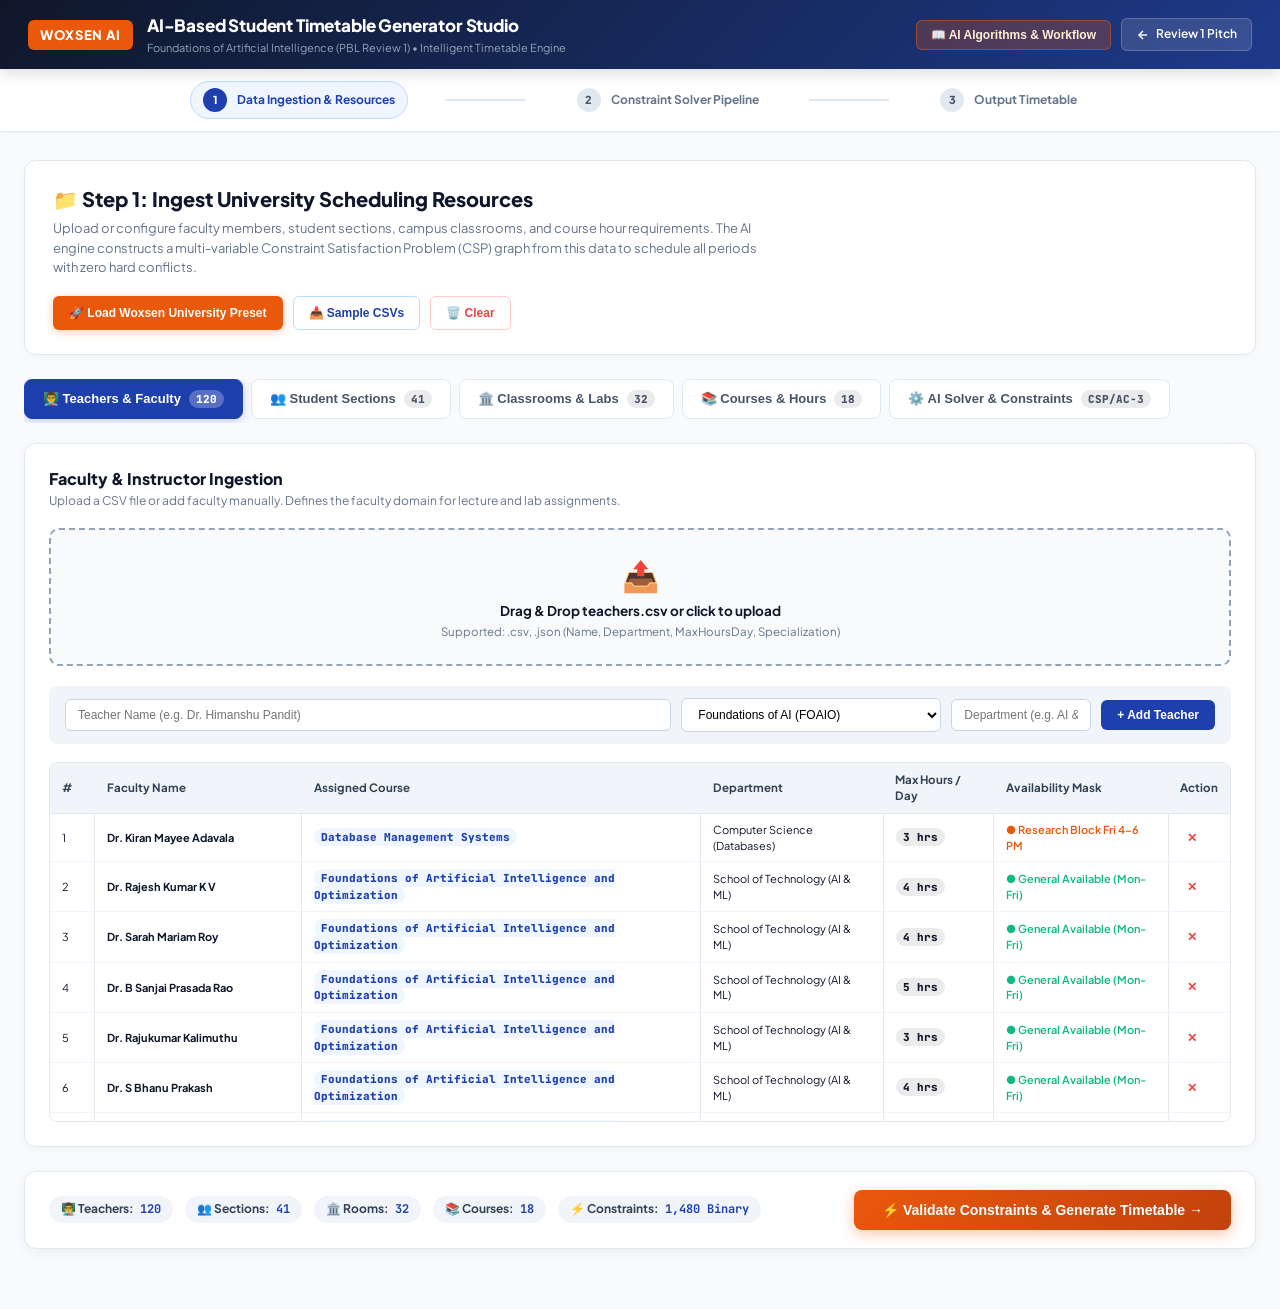
==== commit 8c699043: "Revert "UI Overhaul: Skill Cafe glassmorphic design, Sansation font, campus background, and complete" ====
--- a/generator.html
+++ b/generator.html
@@ -10,7 +10,7 @@
   <!-- Google Fonts -->
   <link rel="preconnect" href="https://fonts.googleapis.com" />
   <link rel="preconnect" href="https://fonts.gstatic.com" crossorigin="crossorigin" />
-  <link href="https://fonts.googleapis.com/css2?family=JetBrains+Mono:wght@400;500;600;700&family=Sansation:ital,wght@0,300;0,400;0,700;1,300;1,400;1,700&display=swap" rel="stylesheet" />
+  <link href="https://fonts.googleapis.com/css2?family=JetBrains+Mono:wght@400;500;600;700&family=Plus+Jakarta+Sans:wght@400;500;600;700;800&display=swap" rel="stylesheet" />
 
   <!-- Modern Timetable Stylesheet -->
   <link rel="stylesheet" media="all" href="07th September to 11th September Odd Sem timetable_stylesheet.css" type="text/css" />
@@ -19,42 +19,18 @@
     /* ==========================================================================
        AI TIMETABLE GENERATOR STUDIO — STYLES
        ========================================================================== */
-    /* Fixed Campus Background & Overlay */
-    .campus-bg-fixed {
-      position: fixed;
-      inset: 0;
-      z-index: -2;
-      background-image: url('campus_bg.jpg');
-      background-position: center center;
-      background-size: cover;
-      background-repeat: no-repeat;
-      background-attachment: fixed;
-      pointer-events: none;
-    }
-    .campus-bg-overlay {
-      position: fixed;
-      inset: 0;
-      z-index: -1;
-      background: radial-gradient(ellipse at 50% 25%, rgba(4, 8, 15, 0.68) 0%, rgba(4, 8, 15, 0.92) 100%);
-      backdrop-filter: blur(4px);
-      -webkit-backdrop-filter: blur(4px);
-      pointer-events: none;
-    }
-
     :root {
-      --primary-blue: #38BDF8;
-      --primary-blue-hover: #0EA5E9;
-      --accent-orange: #DA5662;
-      --accent-orange-hover: #E26D78;
-      --bg-slate: #04080F;
-      --border-slate: rgba(255, 255, 255, 0.15);
-      --border-light: rgba(255, 255, 255, 0.10);
-      --text-dark: #FFFFFF;
-      --text-muted: #94A3B8;
-      --success-green: #34D399;
+      --primary-blue: #1e40af;
+      --primary-blue-hover: #1d4ed8;
+      --accent-orange: #ea580c;
+      --accent-orange-hover: #c2410c;
+      --bg-slate: #f8fafc;
+      --border-slate: #cbd5e1;
+      --border-light: #e2e8f0;
+      --text-dark: #0f172a;
+      --text-muted: #64748b;
+      --success-green: #10b981;
       --font-mono: 'JetBrains Mono', monospace;
-      --card-bg: rgba(12, 17, 24, 0.72);
-      --card-border: rgba(255, 255, 255, 0.12);
     }
 
     * {
@@ -64,24 +40,20 @@
     body {
       margin: 0;
       padding: 0;
-      background-color: transparent;
-      font-family: 'Sansation', -apple-system, BlinkMacSystemFont, "Segoe UI", Roboto, Arial, sans-serif;
-      color: #FFFFFF;
-      min-height: 100vh;
+      background-color: var(--bg-slate);
+      font-family: 'Plus Jakarta Sans', -apple-system, BlinkMacSystemFont, "Segoe UI", Roboto, Arial, sans-serif;
+      color: var(--text-dark);
     }
 
     /* Top Studio Header */
     .studio-navbar {
-      background: rgba(8, 14, 22, 0.85);
-      backdrop-filter: blur(18px);
-      -webkit-backdrop-filter: blur(18px);
-      border-bottom: 1px solid rgba(255, 255, 255, 0.12);
+      background: linear-gradient(135deg, #0f172a 0%, #1e3a8a 100%);
       color: #ffffff;
       padding: 14px 28px;
       display: flex;
       justify-content: space-between;
       align-items: center;
-      box-shadow: 0 8px 32px rgba(0, 0, 0, 0.5);
+      box-shadow: 0 4px 14px rgba(15, 23, 42, 0.15);
       position: sticky;
       top: 0;
       z-index: 1000;
@@ -166,14 +138,13 @@
 
     /* Workflow Step Navigation */
     .wizard-step-tracker {
-      background: rgba(12, 17, 24, 0.65);
-      backdrop-filter: blur(16px);
-      -webkit-backdrop-filter: blur(16px);
-      border-bottom: 1px solid rgba(255, 255, 255, 0.10);
+      background: #ffffff;
+      border-bottom: 1px solid var(--border-light);
       padding: 12px 28px;
       display: flex;
       justify-content: center;
       align-items: center;
+      box-shadow: 0 1px 3px rgba(0, 0, 0, 0.03);
     }
 
     .wizard-steps {
@@ -350,29 +321,19 @@
     }
 
     .subtab-btn {
+      background: #ffffff;
+      border: 1px solid var(--border-light);
+      border-radius: 8px;
       padding: 10px 18px;
       font-size: 13px;
       font-weight: 700;
-      color: #CBD5E1;
-      border: 1px solid rgba(255, 255, 255, 0.10);
-      background: rgba(255, 255, 255, 0.04);
-      border-radius: 8px;
+      color: #475569;
       cursor: pointer;
       display: inline-flex;
       align-items: center;
       gap: 8px;
-      transition: all 0.2s ease;
-    }
-    .subtab-btn:hover {
-      background: rgba(255, 255, 255, 0.08);
-      color: #FFFFFF;
-      border-color: rgba(255, 255, 255, 0.2);
-    }
-    .subtab-btn.active {
-      background: rgba(218, 86, 98, 0.2);
-      border-color: #DA5662;
-      color: #FFFFFF;
-      box-shadow: 0 4px 16px rgba(218, 86, 98, 0.3);
+      transition: all 0.18s ease;
+      white-space: nowrap;
     }
 
     .subtab-btn:hover {
@@ -702,14 +663,11 @@
     }
 
     .summary-pill {
-      font-family: var(--font-mono);
-      font-size: 12px;
-      font-weight: 600;
-      background: rgba(255, 255, 255, 0.06);
-      border: 1px solid rgba(255, 255, 255, 0.12);
-      color: #E2E8F0;
-      padding: 6px 14px;
-      border-radius: 20px;
+      background: #f1f5f9;
+      padding: 5px 12px;
+      border-radius: 16px;
+      font-weight: 700;
+      color: #334155;
       display: inline-flex;
       align-items: center;
       gap: 6px;
@@ -1479,7 +1437,7 @@
     }
 
     .search-input-box::before {
-      content: "";
+      content: "🔍";
       position: absolute;
       left: 9px;
       top: 50%;
@@ -1639,7 +1597,7 @@
     </div>
     <div class="nav-actions-right">
       <button type="button" class="btn-nav-workflow" id="btn-open-workflow-modal" title="View step-by-step algorithms and workflow">
-        <svg width="14" height="14" viewBox="0 0 24 24" fill="none" stroke="currentColor" stroke-width="2" stroke-linecap="round" stroke-linejoin="round" style="vertical-align:middle;margin-right:4px;"><path d="M4 19.5v-15A2.5 2.5 0 0 1 6.5 2H20v20H6.5a2.5 2.5 0 0 1-2.5-2.5Z"></path><path d="M6 6h10"></path><path d="M6 10h10"></path></svg>AI Algorithms &amp; Workflow
+        📖 AI Algorithms &amp; Workflow
       </button>
       <a href="index.html" class="btn-nav-return">
         <svg width="14" height="14" viewBox="0 0 24 24" fill="none" stroke="currentColor" stroke-width="2.4"><line x1="19" y1="12" x2="5" y2="12"></line><polyline points="12 19 5 12 12 5"></polyline></svg>
@@ -1678,7 +1636,7 @@
       <div class="ingestion-hero-header">
         <div class="ingestion-hero-left">
           <h2>
-            <span>Step 1: Ingest University Scheduling Resources</span>
+            <span>📁 Step 1: Ingest University Scheduling Resources</span>
           </h2>
           <p>
             Upload or configure faculty members, student sections, campus classrooms, and course hour requirements. The AI engine constructs a multi-variable Constraint Satisfaction Problem (CSP) graph from this data to schedule all periods with zero hard conflicts.
@@ -1686,13 +1644,13 @@
         </div>
         <div class="preset-actions-bar">
           <button type="button" class="btn-preset btn-preset-primary" id="btn-load-preset" title="Preload full official university dataset">
-            <svg width="13" height="13" viewBox="0 0 24 24" fill="none" stroke="currentColor" stroke-width="2" stroke-linecap="round" stroke-linejoin="round" style="vertical-align:middle;margin-right:4px;"><polygon points="5 3 19 12 5 21 5 3"></polygon></svg>Load Woxsen University Preset
+            🚀 Load Woxsen University Preset
           </button>
           <button type="button" class="btn-preset btn-preset-outline" id="btn-download-templates" title="Download sample CSV files">
-            <svg width="13" height="13" viewBox="0 0 24 24" fill="none" stroke="currentColor" stroke-width="2" stroke-linecap="round" stroke-linejoin="round" style="vertical-align:middle;margin-right:4px;"><path d="M21 15v4a2 2 0 0 1-2 2H5a2 2 0 0 1-2-2v-4"></path><polyline points="7 10 12 15 17 10"></polyline><line x1="12" y1="15" x2="12" y2="3"></line></svg>Sample CSVs
+            📥 Sample CSVs
           </button>
           <button type="button" class="btn-preset btn-preset-danger" id="btn-clear-resources" title="Reset all input data">
-            <svg width="13" height="13" viewBox="0 0 24 24" fill="none" stroke="currentColor" stroke-width="2" stroke-linecap="round" stroke-linejoin="round" style="vertical-align:middle;margin-right:4px;"><polyline points="3 6 5 6 21 6"></polyline><path d="M19 6v14a2 2 0 0 1-2 2H7a2 2 0 0 1-2-2V6m3 0V4a2 2 0 0 1 2-2h4a2 2 0 0 1 2 2v2"></path></svg>Clear
+            🗑️ Clear
           </button>
         </div>
       </div>
@@ -1700,19 +1658,19 @@
       <!-- Resource Navigation Sub-tabs -->
       <div class="ingestion-subtabs-nav" role="tablist">
         <button type="button" class="subtab-btn active" data-subtab="teachers">
-          Teachers &amp; Faculty <span class="subtab-badge" id="badge-teachers-count">120</span>
+          👨‍🏫 Teachers &amp; Faculty <span class="subtab-badge" id="badge-teachers-count">120</span>
         </button>
         <button type="button" class="subtab-btn" data-subtab="sections">
-          Student Sections <span class="subtab-badge" id="badge-sections-count">41</span>
+          👥 Student Sections <span class="subtab-badge" id="badge-sections-count">41</span>
         </button>
         <button type="button" class="subtab-btn" data-subtab="classrooms">
-          Classrooms &amp; Labs <span class="subtab-badge" id="badge-rooms-count">32</span>
+          🏛️ Classrooms &amp; Labs <span class="subtab-badge" id="badge-rooms-count">32</span>
         </button>
         <button type="button" class="subtab-btn" data-subtab="courses">
-          Courses &amp; Hours <span class="subtab-badge" id="badge-courses-count">18</span>
+          📚 Courses &amp; Hours <span class="subtab-badge" id="badge-courses-count">18</span>
         </button>
         <button type="button" class="subtab-btn" data-subtab="constraints">
-          AI Solver &amp; Constraints <span class="subtab-badge">CSP/AC-3</span>
+          ⚙️ AI Solver &amp; Constraints <span class="subtab-badge">CSP/AC-3</span>
         </button>
       </div>
 
@@ -1726,7 +1684,7 @@
         </div>
 
         <div class="dropzone-upload-box" id="dropzone-teachers">
-          <div class="dropzone-icon"><svg width="32" height="32" viewBox="0 0 24 24" fill="none" stroke="#DA5662" stroke-width="2" stroke-linecap="round" stroke-linejoin="round"><path d="M21 15v4a2 2 0 0 1-2 2H5a2 2 0 0 1-2-2v-4"></path><polyline points="17 8 12 3 7 8"></polyline><line x1="12" y1="3" x2="12" y2="15"></line></svg></div>
+          <div class="dropzone-icon">📤</div>
           <div class="dropzone-text">
             <strong>Drag &amp; Drop teachers.csv or click to upload</strong>
             <span>Supported: .csv, .json (Name, Department, MaxHoursDay, Specialization)</span>
@@ -1782,7 +1740,7 @@
         </div>
 
         <div class="dropzone-upload-box" id="dropzone-sections">
-          <div class="dropzone-icon"><svg width="32" height="32" viewBox="0 0 24 24" fill="none" stroke="#38BDF8" stroke-width="2" stroke-linecap="round" stroke-linejoin="round"><path d="M16 21v-2a4 4 0 0 0-4-4H6a4 4 0 0 0-4 4v2"></path><circle cx="9" cy="7" r="4"></circle><path d="M22 21v-2a4 4 0 0 0-3-3.87"></path><path d="M16 3.13a4 4 0 0 1 0 7.75"></path></svg></div>
+          <div class="dropzone-icon">👥</div>
           <div class="dropzone-text">
             <strong>Drag &amp; Drop sections.csv or click to upload</strong>
             <span>Supported: .csv, .json (SectionName, Program, Year, StudentCount, BaseRoom)</span>
@@ -1826,7 +1784,7 @@
         </div>
 
         <div class="dropzone-upload-box" id="dropzone-classrooms">
-          <div class="dropzone-icon"><svg width="32" height="32" viewBox="0 0 24 24" fill="none" stroke="#F59E0B" stroke-width="2" stroke-linecap="round" stroke-linejoin="round"><line x1="3" y1="21" x2="21" y2="21"></line><line x1="4" y1="10" x2="20" y2="10"></line><polygon points="12 2 20 7 4 7 12 2"></polygon><line x1="6" y1="10" x2="6" y2="21"></line><line x1="10" y1="10" x2="10" y2="21"></line><line x1="14" y1="10" x2="14" y2="21"></line><line x1="18" y1="10" x2="18" y2="21"></line></svg></div>
+          <div class="dropzone-icon">🏛️</div>
           <div class="dropzone-text">
             <strong>Drag &amp; Drop classrooms.csv or click to upload</strong>
             <span>Supported: .csv, .json (RoomID, Block, Capacity, Type, Equipment)</span>
@@ -1870,7 +1828,7 @@
         </div>
 
         <div class="dropzone-upload-box" id="dropzone-courses">
-          <div class="dropzone-icon"><svg width="32" height="32" viewBox="0 0 24 24" fill="none" stroke="#10B981" stroke-width="2" stroke-linecap="round" stroke-linejoin="round"><path d="M4 19.5v-15A2.5 2.5 0 0 1 6.5 2H20v20H6.5a2.5 2.5 0 0 1-2.5-2.5Z"></path><path d="M6 6h10"></path><path d="M6 10h10"></path></svg></div>
+          <div class="dropzone-icon">📚</div>
           <div class="dropzone-text">
             <strong>Drag &amp; Drop curriculum.csv or click to upload</strong>
             <span>Supported: .csv, .json (CourseCode, CourseName, TheoryHours, LabHours)</span>
@@ -1918,7 +1876,7 @@
         <div class="constraints-grid-2col">
           <!-- Left: Hard Constraints -->
           <div class="constraint-group-box">
-            <h4>Hard Constraints (Strict Non-Negotiable)</h4>
+            <h4>🔴 Hard Constraints (Strict Non-Negotiable)</h4>
             <div class="toggle-row">
               <div>
                 <strong>Faculty Single-Assignment</strong>
@@ -1973,7 +1931,7 @@
 
           <!-- Right: Soft Objectives -->
           <div class="constraint-group-box">
-            <h4>Soft Objectives (Desirability Optimization)</h4>
+            <h4>🟢 Soft Objectives (Desirability Optimization)</h4>
             
             <div class="slider-row">
               <div class="slider-header">
@@ -2016,7 +1974,7 @@
         <div style="display:flex; justify-content:space-between; align-items:center; flex-wrap:wrap; gap:10px;">
           <div>
             <strong style="color:#1e40af; font-size:13.5px; display:flex; align-items:center; gap:6px;">
-              <span><svg width="13" height="13" viewBox="0 0 24 24" fill="none" stroke="currentColor" stroke-width="2.5" stroke-linecap="round" stroke-linejoin="round" style="vertical-align:middle;margin-right:4px;"><polygon points="13 2 3 14 12 14 11 22 21 10 12 10 13 2"></polygon></svg></span> Real-Time Ingestion Impact Detected (Ready to Solve):
+              <span>⚡</span> Real-Time Ingestion Impact Detected (Ready to Solve):
             </strong>
             <div style="font-size:12px; color:#1e3a8a; margin-top:4px;" id="delta-items-summary">
               Pending modifications will re-route CSP variables upon generation.
@@ -2029,14 +1987,14 @@
       <!-- Master Bottom Launch Bar -->
       <div class="ingestion-bottom-bar">
         <div class="summary-pills-wrap">
-          <div class="summary-pill">Teachers: <strong id="sum-teachers">120</strong></div>
-          <div class="summary-pill">Sections: <strong id="sum-sections">41</strong></div>
-          <div class="summary-pill">Rooms: <strong id="sum-rooms">32</strong></div>
-          <div class="summary-pill">Courses: <strong id="sum-courses">18</strong></div>
-          <div class="summary-pill">Constraints: <strong>1,480 Binary</strong></div>
+          <div class="summary-pill">👨‍🏫 Teachers: <strong id="sum-teachers">120</strong></div>
+          <div class="summary-pill">👥 Sections: <strong id="sum-sections">41</strong></div>
+          <div class="summary-pill">🏛️ Rooms: <strong id="sum-rooms">32</strong></div>
+          <div class="summary-pill">📚 Courses: <strong id="sum-courses">18</strong></div>
+          <div class="summary-pill">⚡ Constraints: <strong>1,480 Binary</strong></div>
         </div>
         <button type="button" class="btn-launch-solver" id="btn-validate-and-generate">
-          <svg width="13" height="13" viewBox="0 0 24 24" fill="none" stroke="currentColor" stroke-width="2.5" stroke-linecap="round" stroke-linejoin="round" style="vertical-align:middle;margin-right:4px;"><polygon points="13 2 3 14 12 14 11 22 21 10 12 10 13 2"></polygon></svg>Validate Constraints &amp; Generate Timetable →
+          ⚡ Validate Constraints &amp; Generate Timetable →
         </button>
       </div>
 
@@ -2049,7 +2007,7 @@
   <div class="solver-overlay-modal" id="solver-modal">
     <div class="solver-card-modal">
       <div class="solver-modal-header">
-        <h3>Running AI Constraint Satisfaction Engine</h3>
+        <h3>⚡ Running AI Constraint Satisfaction Engine</h3>
         <span class="subtab-badge" style="background: rgba(255,255,255,0.2);">CSP / AC-3</span>
       </div>
       <div class="solver-modal-body">
@@ -2097,18 +2055,18 @@
 
         <div class="view-tabs-group" role="tablist" aria-label="Timetable Category">
           <button type="button" class="view-tab-btn active" data-category="groups" role="tab" aria-selected="true">
-            Student Groups (41)
+            👥 Student Groups (41)
           </button>
           <button type="button" class="view-tab-btn" data-category="rooms" role="tab" aria-selected="false">
-            Classrooms &amp; Labs (32)
+            🏛️ Classrooms &amp; Labs (32)
           </button>
           <button type="button" class="view-tab-btn" data-category="teachers" role="tab" aria-selected="false">
-            Teachers &amp; Faculty (120)
+            👨‍🏫 Teachers &amp; Faculty (120)
           </button>
         </div>
 
         <select id="entity-dropdown" class="dropdown-select-entity" aria-label="Select Cohort or Classroom">
-          <option value="all">View All Tables (Full Table of Contents)</option>
+          <option value="all">★ View All Tables (Full Table of Contents)</option>
         </select>
 
         <div class="search-input-box">
@@ -2118,19 +2076,19 @@
 
       <div class="output-right-actions">
         <button type="button" class="btn-action btn-primary" id="btn-re-solve" title="Completely reschedule and rearrange lectures">
-          <svg width="13" height="13" viewBox="0 0 24 24" fill="none" stroke="currentColor" stroke-width="2" stroke-linecap="round" stroke-linejoin="round" style="vertical-align:middle;margin-right:4px;"><path d="M21.5 2v6h-6M21.34 15.57a10 10 0 1 1-.57-8.38l5.67-5.67"></path></svg>Rearrange &amp; Re-Solve
+          🔄 Rearrange &amp; Re-Solve
         </button>
         <button type="button" class="btn-action btn-outline" id="btn-simulate-conflict" title="Test Hard Constraint Conflict &amp; Resolution">
-          <svg width="13" height="13" viewBox="0 0 24 24" fill="none" stroke="currentColor" stroke-width="2" stroke-linecap="round" stroke-linejoin="round" style="vertical-align:middle;margin-right:4px;"><path d="m21.73 18-8-14a2 2 0 0 0-3.48 0l-8 14A2 2 0 0 0 4 21h16a2 2 0 0 0 1.73-3Z"></path><line x1="12" y1="9" x2="12" y2="13"></line><line x1="12" y1="17" x2="12.01" y2="17"></line></svg>Test Clash
+          ⚠️ Test Clash
         </button>
         <button type="button" class="btn-action btn-secondary" id="btn-export-html" title="Download Clean XHTML File">
-          <svg width="13" height="13" viewBox="0 0 24 24" fill="none" stroke="currentColor" stroke-width="2" stroke-linecap="round" stroke-linejoin="round" style="vertical-align:middle;margin-right:4px;"><path d="M21 15v4a2 2 0 0 1-2 2H5a2 2 0 0 1-2-2v-4"></path><polyline points="7 10 12 15 17 10"></polyline><line x1="12" y1="15" x2="12" y2="3"></line></svg>Export Timetable (HTML)
+          📥 Export Timetable (HTML)
         </button>
         <button type="button" class="btn-action btn-outline" id="btn-print-timetable" title="Print Landscape Timetable">
-          <svg width="13" height="13" viewBox="0 0 24 24" fill="none" stroke="currentColor" stroke-width="2" stroke-linecap="round" stroke-linejoin="round" style="vertical-align:middle;margin-right:4px;"><polyline points="6 9 6 2 18 2 18 9"></polyline><path d="M6 18H4a2 2 0 0 1-2-2v-5a2 2 0 0 1 2-2h16a2 2 0 0 1 2 2v5a2 2 0 0 1-2 2h-2"></path><rect x="6" y="14" width="12" height="8"></rect></svg>Print
+          🖨️ Print
         </button>
         <button type="button" class="btn-action btn-outline" id="btn-copy-xhtml" title="Copy raw XHTML code">
-          <svg width="13" height="13" viewBox="0 0 24 24" fill="none" stroke="currentColor" stroke-width="2" stroke-linecap="round" stroke-linejoin="round" style="vertical-align:middle;margin-right:4px;"><rect x="9" y="9" width="13" height="13" rx="2" ry="2"></rect><path d="M5 15H4a2 2 0 0 1-2-2V4a2 2 0 0 1 2-2h9a2 2 0 0 1 2 2v1"></path></svg>Copy XHTML
+          📋 Copy XHTML
         </button>
       </div>
     </div>
@@ -2158,22 +2116,22 @@
             How our AI Constraint Solver turns 1,480 campus rules into a perfect, conflict-free timetable in 44 milliseconds
           </div>
         </div>
-        <button type="button" class="btn-close-modal" id="btn-close-workflow" aria-label="Close Workflow Modal">&times;</button>
+        <button type="button" class="btn-close-modal" id="btn-close-workflow" aria-label="Close Workflow Modal">✕</button>
       </div>
 
       <!-- Interactive Tab Bar -->
       <div class="wf-modal-tabs-bar">
         <button type="button" class="wf-nav-tab active" data-wftab="pipeline">
-          6-Stage AI Pipeline
+          <span>🚀</span> 6-Stage AI Pipeline
         </button>
         <button type="button" class="wf-nav-tab" data-wftab="algorithms">
-          Core AI Algorithms
+          <span>🧠</span> Core AI Algorithms
         </button>
         <button type="button" class="wf-nav-tab" data-wftab="rules">
-          Hard vs. Soft Rules
+          <span>⚖️</span> Hard vs. Soft Rules
         </button>
         <button type="button" class="wf-nav-tab" data-wftab="comparison">
-          AI vs. Manual Scheduling
+          <span>⚡</span> AI vs. Manual Scheduling
         </button>
       </div>
 
@@ -2185,15 +2143,15 @@
           <!-- Flow Breadcrumb Tracker -->
           <div class="wf-flow-breadcrumb">
             <div class="wf-bc-step"><span class="wf-bc-num">1</span> Setup Pieces</div>
-            <span class="wf-bc-arrow">→</span>
+            <span class="wf-bc-arrow">➔</span>
             <div class="wf-bc-step"><span class="wf-bc-num" style="background:#059669;">2</span> AC-3 Filter</div>
-            <span class="wf-bc-arrow">→</span>
+            <span class="wf-bc-arrow">➔</span>
             <div class="wf-bc-step"><span class="wf-bc-num" style="background:#d97706;">3</span> Toughest First</div>
-            <span class="wf-bc-arrow">→</span>
+            <span class="wf-bc-arrow">➔</span>
             <div class="wf-bc-step"><span class="wf-bc-num" style="background:#7c3aed;">4</span> Friendly Room</div>
-            <span class="wf-bc-arrow">→</span>
+            <span class="wf-bc-arrow">➔</span>
             <div class="wf-bc-step"><span class="wf-bc-num" style="background:#dc2626;">5</span> Smart Recovery</div>
-            <span class="wf-bc-arrow">→</span>
+            <span class="wf-bc-arrow">➔</span>
             <div class="wf-bc-step"><span class="wf-bc-num" style="background:#0891b2;">6</span> Comfort Polish</div>
           </div>
 
@@ -2203,7 +2161,7 @@
             <div class="wf-stage-card-v2">
               <div class="wf-stage-badge-row">
                 <span class="wf-stage-num-pill" style="background:#eff6ff; color:#1d4ed8;">Stage 01 • Input</span>
-                <div class="wf-stage-icon-circle" style="background:rgba(56,189,248,0.12); color:#38BDF8;"><svg width="32" height="32" viewBox="0 0 24 24" fill="none" stroke="#DA5662" stroke-width="2" stroke-linecap="round" stroke-linejoin="round"><path d="M21 15v4a2 2 0 0 1-2 2H5a2 2 0 0 1-2-2v-4"></path><polyline points="17 8 12 3 7 8"></polyline><line x1="12" y1="3" x2="12" y2="15"></line></svg></div>
+                <div class="wf-stage-icon-circle" style="background:#eff6ff; color:#2563eb;">🧩</div>
               </div>
               <h4 class="wf-stage-title">Mapping the Puzzle Pieces</h4>
               <span class="wf-stage-algo-tag">CSP Problem Formulation</span>
@@ -2221,7 +2179,7 @@
             <div class="wf-stage-card-v2">
               <div class="wf-stage-badge-row">
                 <span class="wf-stage-num-pill" style="background:#ecfdf5; color:#047857;">Stage 02 • Pruning</span>
-                <div class="wf-stage-icon-circle" style="background:rgba(16,185,129,0.12); color:#10B981;"><svg width="13" height="13" viewBox="0 0 24 24" fill="none" stroke="currentColor" stroke-width="2.5" stroke-linecap="round" stroke-linejoin="round" style="vertical-align:middle;margin-right:4px;"><polygon points="13 2 3 14 12 14 11 22 21 10 12 10 13 2"></polygon></svg></div>
+                <div class="wf-stage-icon-circle" style="background:#ecfdf5; color:#059669;">⚡</div>
               </div>
               <h4 class="wf-stage-title">The Instant Rule Filter</h4>
               <span class="wf-stage-algo-tag">Mackworth's Arc Consistency (AC-3)</span>
@@ -2239,7 +2197,7 @@
             <div class="wf-stage-card-v2">
               <div class="wf-stage-badge-row">
                 <span class="wf-stage-num-pill" style="background:#fffbeb; color:#b45309;">Stage 03 • Ordering</span>
-                <div class="wf-stage-icon-circle" style="background:rgba(245,158,11,0.12); color:#F59E0B;"><svg width="13" height="13" viewBox="0 0 24 24" fill="none" stroke="currentColor" stroke-width="2" stroke-linecap="round" stroke-linejoin="round" style="vertical-align:middle;margin-right:4px;"><polygon points="5 3 19 12 5 21 5 3"></polygon></svg></div>
+                <div class="wf-stage-icon-circle" style="background:#fffbeb; color:#d97706;">🎯</div>
               </div>
               <h4 class="wf-stage-title">Toughest Classes First</h4>
               <span class="wf-stage-algo-tag">MRV (Fail-First Heuristic)</span>
@@ -2257,7 +2215,7 @@
             <div class="wf-stage-card-v2">
               <div class="wf-stage-badge-row">
                 <span class="wf-stage-num-pill" style="background:#f5f3ff; color:#6d28d9;">Stage 04 • Placement</span>
-                <div class="wf-stage-icon-circle" style="background:rgba(139,92,246,0.12); color:#A78BFA;"><svg width="32" height="32" viewBox="0 0 24 24" fill="none" stroke="#38BDF8" stroke-width="2" stroke-linecap="round" stroke-linejoin="round"><path d="M16 21v-2a4 4 0 0 0-4-4H6a4 4 0 0 0-4 4v2"></path><circle cx="9" cy="7" r="4"></circle><path d="M22 21v-2a4 4 0 0 0-3-3.87"></path><path d="M16 3.13a4 4 0 0 1 0 7.75"></path></svg></div>
+                <div class="wf-stage-icon-circle" style="background:#f5f3ff; color:#7c3aed;">🤝</div>
               </div>
               <h4 class="wf-stage-title">The Friendly Room Picker</h4>
               <span class="wf-stage-algo-tag">LCV (Succeed-First Heuristic)</span>
@@ -2275,7 +2233,7 @@
             <div class="wf-stage-card-v2">
               <div class="wf-stage-badge-row">
                 <span class="wf-stage-num-pill" style="background:#fef2f2; color:#b91c1c;">Stage 05 • Search</span>
-                <div class="wf-stage-icon-circle" style="background:rgba(218,86,98,0.12); color:#DA5662;"><svg width="13" height="13" viewBox="0 0 24 24" fill="none" stroke="currentColor" stroke-width="2" stroke-linecap="round" stroke-linejoin="round" style="vertical-align:middle;margin-right:4px;"><path d="M21.5 2v6h-6M21.34 15.57a10 10 0 1 1-.57-8.38l5.67-5.67"></path></svg></div>
+                <div class="wf-stage-icon-circle" style="background:#fef2f2; color:#dc2626;">🔄</div>
               </div>
               <h4 class="wf-stage-title">Smart Recovery &amp; Backtracking</h4>
               <span class="wf-stage-algo-tag">Constraint Backtracking with Forward Checking</span>
@@ -2293,7 +2251,7 @@
             <div class="wf-stage-card-v2">
               <div class="wf-stage-badge-row">
                 <span class="wf-stage-num-pill" style="background:#ecfeff; color:#0e7490;">Stage 06 • Polish</span>
-                <div class="wf-stage-icon-circle" style="background:rgba(6,182,212,0.12); color:#22D3EE;"><svg width="32" height="32" viewBox="0 0 24 24" fill="none" stroke="#10B981" stroke-width="2" stroke-linecap="round" stroke-linejoin="round"><path d="M4 19.5v-15A2.5 2.5 0 0 1 6.5 2H20v20H6.5a2.5 2.5 0 0 1-2.5-2.5Z"></path><path d="M6 6h10"></path><path d="M6 10h10"></path></svg></div>
+                <div class="wf-stage-icon-circle" style="background:#ecfeff; color:#0891b2;">✨</div>
               </div>
               <h4 class="wf-stage-title">Comfort &amp; Quality Polisher</h4>
               <span class="wf-stage-algo-tag">Soft Constraint Multi-Objective Scoring</span>
@@ -2317,7 +2275,7 @@
             <!-- Algorithm 1 -->
             <div class="algo-card-v2" style="border-top: 4px solid #2563eb;">
               <div class="algo-card-header-v2">
-                <span style="display:inline-flex;color:#38BDF8;"><svg width="32" height="32" viewBox="0 0 24 24" fill="none" stroke="#DA5662" stroke-width="2" stroke-linecap="round" stroke-linejoin="round"><path d="M21 15v4a2 2 0 0 1-2 2H5a2 2 0 0 1-2-2v-4"></path><polyline points="17 8 12 3 7 8"></polyline><line x1="12" y1="3" x2="12" y2="15"></line></svg></span>
+                <span style="font-size: 24px;">🧩</span>
                 <div>
                   <h4>1. Constraint Satisfaction Problem (CSP)</h4>
                 </div>
@@ -2339,7 +2297,7 @@
             <!-- Algorithm 2 -->
             <div class="algo-card-v2" style="border-top: 4px solid #059669;">
               <div class="algo-card-header-v2">
-                <span style="display:inline-flex;color:#10B981;"><svg width="13" height="13" viewBox="0 0 24 24" fill="none" stroke="currentColor" stroke-width="2.5" stroke-linecap="round" stroke-linejoin="round" style="vertical-align:middle;margin-right:4px;"><polygon points="13 2 3 14 12 14 11 22 21 10 12 10 13 2"></polygon></svg></span>
+                <span style="font-size: 24px;">⚡</span>
                 <div>
                   <h4>2. Mackworth's Arc Consistency (AC-3)</h4>
                 </div>
@@ -2361,7 +2319,7 @@
             <!-- Algorithm 3 -->
             <div class="algo-card-v2" style="border-top: 4px solid #d97706;">
               <div class="algo-card-header-v2">
-                <span style="display:inline-flex;color:#F59E0B;"><svg width="13" height="13" viewBox="0 0 24 24" fill="none" stroke="currentColor" stroke-width="2" stroke-linecap="round" stroke-linejoin="round" style="vertical-align:middle;margin-right:4px;"><polygon points="5 3 19 12 5 21 5 3"></polygon></svg></span>
+                <span style="font-size: 24px;">🎯</span>
                 <div>
                   <h4>3. MRV: Minimum Remaining Values ("Fail-First")</h4>
                 </div>
@@ -2383,7 +2341,7 @@
             <!-- Algorithm 4 -->
             <div class="algo-card-v2" style="border-top: 4px solid #7c3aed;">
               <div class="algo-card-header-v2">
-                <span style="display:inline-flex;color:#A78BFA;"><svg width="32" height="32" viewBox="0 0 24 24" fill="none" stroke="#38BDF8" stroke-width="2" stroke-linecap="round" stroke-linejoin="round"><path d="M16 21v-2a4 4 0 0 0-4-4H6a4 4 0 0 0-4 4v2"></path><circle cx="9" cy="7" r="4"></circle><path d="M22 21v-2a4 4 0 0 0-3-3.87"></path><path d="M16 3.13a4 4 0 0 1 0 7.75"></path></svg></span>
+                <span style="font-size: 24px;">🤝</span>
                 <div>
                   <h4>4. LCV: Least Constraining Value ("Succeed-First")</h4>
                 </div>
@@ -2405,7 +2363,7 @@
             <!-- Algorithm 5 -->
             <div class="algo-card-v2" style="border-top: 4px solid #0891b2;">
               <div class="algo-card-header-v2">
-                <span style="display:inline-flex;color:#22D3EE;"><svg width="32" height="32" viewBox="0 0 24 24" fill="none" stroke="#10B981" stroke-width="2" stroke-linecap="round" stroke-linejoin="round"><path d="M4 19.5v-15A2.5 2.5 0 0 1 6.5 2H20v20H6.5a2.5 2.5 0 0 1-2.5-2.5Z"></path><path d="M6 6h10"></path><path d="M6 10h10"></path></svg></span>
+                <span style="font-size: 24px;">✨</span>
                 <div>
                   <h4>5. Multi-Objective Soft Optimization</h4>
                 </div>
@@ -2434,7 +2392,7 @@
             <!-- Hard Constraints Card -->
             <div class="rule-card-v2 rule-card-hard">
               <div class="rule-header-v2">
-                <span style="display:inline-flex;"><svg width="24" height="24" viewBox="0 0 24 24" fill="none" stroke="#DA5662" stroke-width="2" stroke-linecap="round" stroke-linejoin="round"><circle cx="12" cy="12" r="9" fill="rgba(218,86,98,0.2)"></circle><line x1="12" y1="8" x2="12" y2="12"></line><line x1="12" y1="16" x2="12.01" y2="16"></line></svg></span>
+                <span style="font-size: 28px;">🔴</span>
                 <div>
                   <h4 style="color: #991b1b;">HARD CONSTRAINTS</h4>
                   <div style="font-size: 11.5px; color: #dc2626; font-weight: 700;">Strict Physical Laws • 100% Zero-Clash Guarantee</div>
@@ -2444,23 +2402,23 @@
                 These rules are non-negotiable. If even one hard constraint is broken, the timetable is physically impossible to execute in the real world.
               </p>
               <div class="rule-item-row">
-                <span class="rule-item-icon"><svg width="14" height="14" viewBox="0 0 24 24" fill="none" stroke="#DA5662" stroke-width="2.2" stroke-linecap="round" stroke-linejoin="round"><circle cx="12" cy="12" r="10"></circle><line x1="4.93" y1="4.93" x2="19.07" y2="19.07"></line></svg></span>
+                <span class="rule-item-icon">🚫</span>
                 <div><strong>No Faculty Double-Booking:</strong> A professor cannot be in two classrooms at the exact same hour.</div>
               </div>
               <div class="rule-item-row">
-                <span class="rule-item-icon"><svg width="14" height="14" viewBox="0 0 24 24" fill="none" stroke="#DA5662" stroke-width="2.2" stroke-linecap="round" stroke-linejoin="round"><circle cx="12" cy="12" r="10"></circle><line x1="4.93" y1="4.93" x2="19.07" y2="19.07"></line></svg></span>
+                <span class="rule-item-icon">🚫</span>
                 <div><strong>No Room Double-Booking:</strong> A physical room (e.g. F-102) can host only one class at a time.</div>
               </div>
               <div class="rule-item-row">
-                <span class="rule-item-icon"><svg width="14" height="14" viewBox="0 0 24 24" fill="none" stroke="#DA5662" stroke-width="2.2" stroke-linecap="round" stroke-linejoin="round"><circle cx="12" cy="12" r="10"></circle><line x1="4.93" y1="4.93" x2="19.07" y2="19.07"></line></svg></span>
+                <span class="rule-item-icon">🚫</span>
                 <div><strong>No Student Cohort Overlap:</strong> Students in AIML Tigers cannot have two simultaneous lectures.</div>
               </div>
               <div class="rule-item-row">
-                <span class="rule-item-icon"><svg width="14" height="14" viewBox="0 0 24 24" fill="none" stroke="#DA5662" stroke-width="2" stroke-linecap="round" stroke-linejoin="round"><circle cx="12" cy="12" r="10"></circle><polyline points="12 6 12 12 16 14"></polyline></svg></span>
+                <span class="rule-item-icon">⏱️</span>
                 <div><strong>Continuous 2-Hour Lab Blocks:</strong> Practical labs must occupy two consecutive periods without being split.</div>
               </div>
               <div class="rule-item-row">
-                <span class="rule-item-icon"><svg width="14" height="14" viewBox="0 0 24 24" fill="none" stroke="#DA5662" stroke-width="2" stroke-linecap="round" stroke-linejoin="round"><path d="M21.3 8.7 8.7 21.3c-1 1-2.6 1-3.6 0l-1.4-1.4c-1-1-1-2.6 0-3.6L16.3 3.7c1-1 2.6-1 3.6 0l1.4 1.4c1 1 1 2.6 0 3.6Z"></path><path d="m14.5 5.5-2.5 2.5"></path><path d="m11.5 8.5-2.5 2.5"></path><path d="m8.5 11.5-2.5 2.5"></path></svg></span>
+                <span class="rule-item-icon">📐</span>
                 <div><strong>Room Capacity Compliance:</strong> A class of 70 students must never be placed in a 40-seat classroom.</div>
               </div>
             </div>
@@ -2468,7 +2426,7 @@
             <!-- Soft Constraints Card -->
             <div class="rule-card-v2 rule-card-soft">
               <div class="rule-header-v2">
-                <span style="display:inline-flex;"><svg width="24" height="24" viewBox="0 0 24 24" fill="none" stroke="#34D399" stroke-width="2" stroke-linecap="round" stroke-linejoin="round"><circle cx="12" cy="12" r="9" fill="rgba(52,211,153,0.2)"></circle><polyline points="9 12 11 14 15 10"></polyline></svg></span>
+                <span style="font-size: 28px;">🟢</span>
                 <div>
                   <h4 style="color: #166534;">SOFT CONSTRAINTS</h4>
                   <div style="font-size: 11.5px; color: #16a34a; font-weight: 700;">Human Comfort &amp; Academic Convenience</div>
@@ -2478,23 +2436,23 @@
                 These rules improve quality of life. The AI scores every possible solution and continuously tweaks the schedule to maximize comfort.
               </p>
               <div class="rule-item-row">
-                <span class="rule-item-icon"><svg width="14" height="14" viewBox="0 0 24 24" fill="none" stroke="#34D399" stroke-width="2" stroke-linecap="round" stroke-linejoin="round"><path d="M18 8h1a4 4 0 0 1 0 8h-1"></path><path d="M2 8h16v9a4 4 0 0 1-4 4H6a4 4 0 0 1-4-4V8z"></path><line x1="6" y1="1" x2="6" y2="4"></line><line x1="10" y1="1" x2="10" y2="4"></line><line x1="14" y1="1" x2="14" y2="4"></line></svg></span>
+                <span class="rule-item-icon">☕</span>
                 <div><strong>Minimal Student Idle Gaps:</strong> Prevent painful 3-hour or 4-hour gaps between morning and afternoon classes.</div>
               </div>
               <div class="rule-item-row">
-                <span class="rule-item-icon"><svg width="14" height="14" viewBox="0 0 24 24" fill="none" stroke="#34D399" stroke-width="2" stroke-linecap="round" stroke-linejoin="round"><path d="m16 16 3-8 3 8c-.87.65-1.92 1-3 1s-2.13-.35-3-1Z"></path><path d="m2 16 3-8 3 8c-.87.65-1.92 1-3 1s-2.13-.35-3-1Z"></path><path d="M7 21h10"></path><path d="M12 3v18"></path><path d="M3 7h18"></path></svg></span>
+                <span class="rule-item-icon">⚖️</span>
                 <div><strong>Balanced Daily Load:</strong> Distribute teaching evenly across Monday–Friday (3 to 4 hours per day) rather than exhausting 7-hour marathons.</div>
               </div>
               <div class="rule-item-row">
-                <span class="rule-item-icon"><svg width="14" height="14" viewBox="0 0 24 24" fill="none" stroke="#34D399" stroke-width="2" stroke-linecap="round" stroke-linejoin="round"><path d="M6 18h12"></path><path d="M10 2v7.31"></path><path d="M14 2v7.31"></path><path d="m8.5 2 7 0"></path><path d="M14 9.3 18.5 17H5.5L10 9.3"></path></svg></span>
+                <span class="rule-item-icon">🔬</span>
                 <div><strong>Faculty Research Blocks:</strong> Protect dedicated research and PhD supervision hours (e.g., Friday 4:00 PM – 6:00 PM).</div>
               </div>
               <div class="rule-item-row">
-                <span class="rule-item-icon"><svg width="14" height="14" viewBox="0 0 24 24" fill="none" stroke="#34D399" stroke-width="2" stroke-linecap="round" stroke-linejoin="round"><line x1="3" y1="21" x2="21" y2="21"></line><line x1="4" y1="10" x2="20" y2="10"></line><polygon points="12 2 20 7 4 7 12 2"></polygon><line x1="6" y1="10" x2="6" y2="21"></line><line x1="10" y1="10" x2="10" y2="21"></line><line x1="14" y1="10" x2="14" y2="21"></line><line x1="18" y1="10" x2="18" y2="21"></line></svg></span>
+                <span class="rule-item-icon">🏛️</span>
                 <div><strong>Cohort Home Base:</strong> Keep student cohorts in their home block (C-Block or F-Block) to minimize walking between distant buildings.</div>
               </div>
               <div class="rule-item-row">
-                <span class="rule-item-icon"><svg width="14" height="14" viewBox="0 0 24 24" fill="none" stroke="#34D399" stroke-width="2" stroke-linecap="round" stroke-linejoin="round"><path d="M12 2v6"></path><path d="m4.93 10.93 4.24-4.24"></path><path d="m14.83 6.69 4.24 4.24"></path><path d="M2 18h20"></path><path d="M20 22H4"></path><path d="m16 18a4 4 0 0 0-8 0"></path></svg></span>
+                <span class="rule-item-icon">🌅</span>
                 <div><strong>Fair Distribution:</strong> Rotate early 9:00 AM slots fairly among different subjects rather than always putting one subject early.</div>
               </div>
             </div>
@@ -2510,8 +2468,8 @@
               <thead>
                 <tr>
                   <th class="col-feature">Evaluation Factor</th>
-                  <th class="col-manual">Manual Spreadsheets (Traditional Way)</th>
-                  <th class="col-ai">Woxsen AI Engine (Our CSP Prototype)</th>
+                  <th class="col-manual">❌ Manual Spreadsheets (Old Way)</th>
+                  <th class="col-ai">✅ Woxsen AI Engine (Our Prototype)</th>
                 </tr>
               </thead>
               <tbody>
--- a/07th September to 11th September Odd Sem timetable_stylesheet.css
+++ b/07th September to 11th September Odd Sem timetable_stylesheet.css
@@ -5,16 +5,16 @@
    ========================================================================== */
 
 body {
-  background-color: transparent;
-  color: #CBD5E1;
-  font-family: 'Sansation', -apple-system, BlinkMacSystemFont, 'Segoe UI', Roboto, sans-serif;
+  background-color: #f8fafc;
+  color: #1e293b;
+  font-family: 'Plus Jakarta Sans', -apple-system, BlinkMacSystemFont, "Segoe UI", Roboto, "Helvetica Neue", Arial, sans-serif;
   font-size: 11.5px;
   line-height: 1.4;
   margin: 18px 24px;
 }
 
 h1, h2, h3, h4, h5, h6 {
-  color: #FFFFFF;
+  color: #0f172a;
 }
 
 /* Institutional Metadata Summary */
@@ -52,7 +52,7 @@
 
 body > table:first-of-type td,
 body > table:nth-of-type(2) td {
-  color: #FFFFFF;
+  color: #0f172a;
   font-weight: 600;
 }
 
@@ -60,18 +60,17 @@
 .studio-toc-block,
 .fet-toc-block,
 p:has(strong:contains("Table of contents")) {
-  background: rgba(12, 17, 24, 0.72);
-  border: 1px solid rgba(255, 255, 255, 0.12);
-  border-radius: 12px;
+  background: #ffffff;
+  border: 1px solid #e2e8f0;
+  border-radius: 10px;
   padding: 18px 22px;
   margin-bottom: 24px;
-  box-shadow: 0 16px 40px rgba(0, 0, 0, 0.55);
-  backdrop-filter: blur(16px);
+  box-shadow: 0 1px 4px rgba(0, 0, 0, 0.03);
 }
 
 p strong {
   font-size: 13px;
-  color: #FFFFFF;
+  color: #0f172a;
   text-transform: uppercase;
   letter-spacing: 0.05em;
   display: block;
@@ -98,7 +97,7 @@
 }
 
 li a {
-  color: #DA5662;
+  color: #1d4ed8;
   text-decoration: none;
   font-weight: 600;
   transition: all 0.15s ease;
@@ -115,18 +114,16 @@
 /* Original Modern Timetable Cards */
 table.odd_table,
 table.even_table {
-  border: 1px solid rgba(255, 255, 255, 0.14);
+  border: 1px solid #cbd5e1;
   border-collapse: separate;
   border-spacing: 0;
   margin-top: 18px;
   margin-bottom: 14px;
   width: 100%;
-  background-color: rgba(12, 17, 24, 0.72);
-  border-radius: 12px;
+  background-color: #ffffff;
+  border-radius: 10px;
   overflow: hidden;
-  box-shadow: 0 16px 40px rgba(0, 0, 0, 0.55), inset 0 1px 0 rgba(255, 255, 255, 0.08);
-  backdrop-filter: blur(16px);
-  -webkit-backdrop-filter: blur(16px);
+  box-shadow: 0 2px 8px rgba(15, 23, 42, 0.04);
   transition: box-shadow 0.2s ease;
 }
 
@@ -139,17 +136,17 @@
   caption-side: top;
   text-align: center;
   padding: 12px 14px 10px 14px;
-  background-color: rgba(18, 25, 38, 0.85);
-  border: 1px solid rgba(255, 255, 255, 0.12);
+  background-color: #f8fafc;
+  border: 1px solid #cbd5e1;
   border-bottom: none;
-  border-top-left-radius: 12px;
-  border-top-right-radius: 12px;
+  border-top-left-radius: 10px;
+  border-top-right-radius: 10px;
 }
 
 caption span.institution {
   font-size: 13.5px;
   font-weight: 700;
-  color: #38BDF8;
+  color: #1e40af;
   letter-spacing: 0.03em;
   text-transform: uppercase;
 }
@@ -157,21 +154,21 @@
 caption span.name {
   font-size: 16.5px;
   font-weight: 800;
-  color: #FFFFFF;
+  color: #0f172a;
   letter-spacing: -0.01em;
 }
 
 /* Header Columns */
 th.xAxis {
-  background-color: rgba(255, 255, 255, 0.06);
-  color: #F8FAFC;
+  background-color: #f1f5f9;
+  color: #1e293b;
   font-weight: 700;
   font-size: 11px;
   text-align: center;
   vertical-align: middle;
   padding: 10px 4px;
-  border-bottom: 1px solid rgba(255, 255, 255, 0.15);
-  border-right: 1px solid rgba(255, 255, 255, 0.08);
+  border-bottom: 2px solid #cbd5e1;
+  border-right: 1px solid #e2e8f0;
   white-space: nowrap;
 }
 
@@ -180,34 +177,34 @@
 }
 
 th.yAxis {
-  background-color: rgba(255, 255, 255, 0.08);
-  color: #FFFFFF;
+  background-color: #f1f5f9;
+  color: #0f172a;
   font-weight: 800;
   font-size: 12px;
   text-align: center;
   vertical-align: middle;
   padding: 10px 8px;
-  border-bottom: 1px solid rgba(255, 255, 255, 0.08);
-  border-right: 1px solid rgba(255, 255, 255, 0.15);
+  border-bottom: 1px solid #e2e8f0;
+  border-right: 2px solid #cbd5e1;
   width: 95px;
 }
 
 /* Timetable Cells */
 table td {
-  border-right: 1px solid rgba(255, 255, 255, 0.06);
-  border-bottom: 1px solid rgba(255, 255, 255, 0.06);
+  border-right: 1px solid #e2e8f0;
+  border-bottom: 1px solid #e2e8f0;
   padding: 8px 6px;
   text-align: center;
   vertical-align: middle;
   font-size: 11px;
   line-height: 1.42;
-  color: #CBD5E1;
-  background-color: rgba(12, 17, 24, 0.45);
+  color: #1e293b;
+  background-color: #ffffff;
   transition: background-color 0.2s ease;
 }
 
 table tr:hover td {
-  background-color: rgba(255, 255, 255, 0.06);
+  background-color: #f8fafc;
 }
 
 table td:last-child {
@@ -216,12 +213,11 @@
 
 /* Continuous 2-Hour Lab Block Spans */
 td[colspan="2"] {
-  background-color: rgba(218, 86, 98, 0.14) !important;
-  border-left: 2px solid #DA5662 !important;
-  border-right: 2px solid #DA5662 !important;
+  background-color: #f0f7ff !important;
+  border-left: 2px solid #3b82f6 !important;
+  border-right: 2px solid #3b82f6 !important;
   font-weight: 500;
   position: relative;
-  color: #FFFFFF !important;
 }
 
 td[colspan="2"]::before {
@@ -229,7 +225,7 @@
   display: block;
   font-size: 9px;
   font-weight: 800;
-  color: #DA5662;
+  color: #1d4ed8;
   letter-spacing: 0.05em;
   margin-bottom: 3px;
   font-family: 'JetBrains Mono', monospace;
@@ -238,18 +234,18 @@
 /* Empty & Lunch Break Slots */
 td:empty,
 td[data-slot="-x-"] {
-  background-color: transparent;
+  background-color: #f8fafc;
   color: #94a3b8;
 }
 
 /* Footnotes */
 tr.foot td {
-  background-color: rgba(255, 255, 255, 0.03);
-  color: #94A3B8;
+  background-color: #f8fafc;
+  color: #64748b;
   font-size: 10.5px;
   text-align: left;
   padding: 8px 14px;
-  border-top: 1px solid rgba(255, 255, 255, 0.10);
+  border-top: 1px solid #e2e8f0;
   border-bottom: none;
   border-right: none;
   font-family: 'JetBrains Mono', monospace;
@@ -386,41 +382,21 @@
     font-size: 9.5px;
   }
   table.odd_table,
-table.even_table {
-  border: 1px solid rgba(255, 255, 255, 0.14);
-  border-collapse: separate;
-  border-spacing: 0;
-  margin-top: 18px;
-  margin-bottom: 14px;
-  width: 100%;
-  background-color: rgba(12, 17, 24, 0.72);
-  border-radius: 12px;
-  overflow: hidden;
-  box-shadow: 0 16px 40px rgba(0, 0, 0, 0.55), inset 0 1px 0 rgba(255, 255, 255, 0.08);
-  backdrop-filter: blur(16px);
-  -webkit-backdrop-filter: blur(16px);
-  transition: box-shadow 0.2s ease;
-}
+  table.even_table {
+    page-break-after: always;
+    box-shadow: none;
+    border: 1px solid #475569;
+  }
   th.xAxis, th.yAxis {
-  background-color: rgba(255, 255, 255, 0.08);
-  color: #FFFFFF;
-  font-weight: 800;
-  font-size: 12px;
-  text-align: center;
-  vertical-align: middle;
-  padding: 10px 8px;
-  border-bottom: 1px solid rgba(255, 255, 255, 0.08);
-  border-right: 1px solid rgba(255, 255, 255, 0.15);
-  width: 95px;
-}
+    background-color: #f1f5f9 !important;
+    -webkit-print-color-adjust: exact;
+    print-color-adjust: exact;
+  }
   td[colspan="2"] {
-  background-color: rgba(218, 86, 98, 0.14) !important;
-  border-left: 2px solid #DA5662 !important;
-  border-right: 2px solid #DA5662 !important;
-  font-weight: 500;
-  position: relative;
-  color: #FFFFFF !important;
-}
+    background-color: #f0f7ff !important;
+    -webkit-print-color-adjust: exact;
+    print-color-adjust: exact;
+  }
   p.back, .no-print {
     display: none !important;
   }
